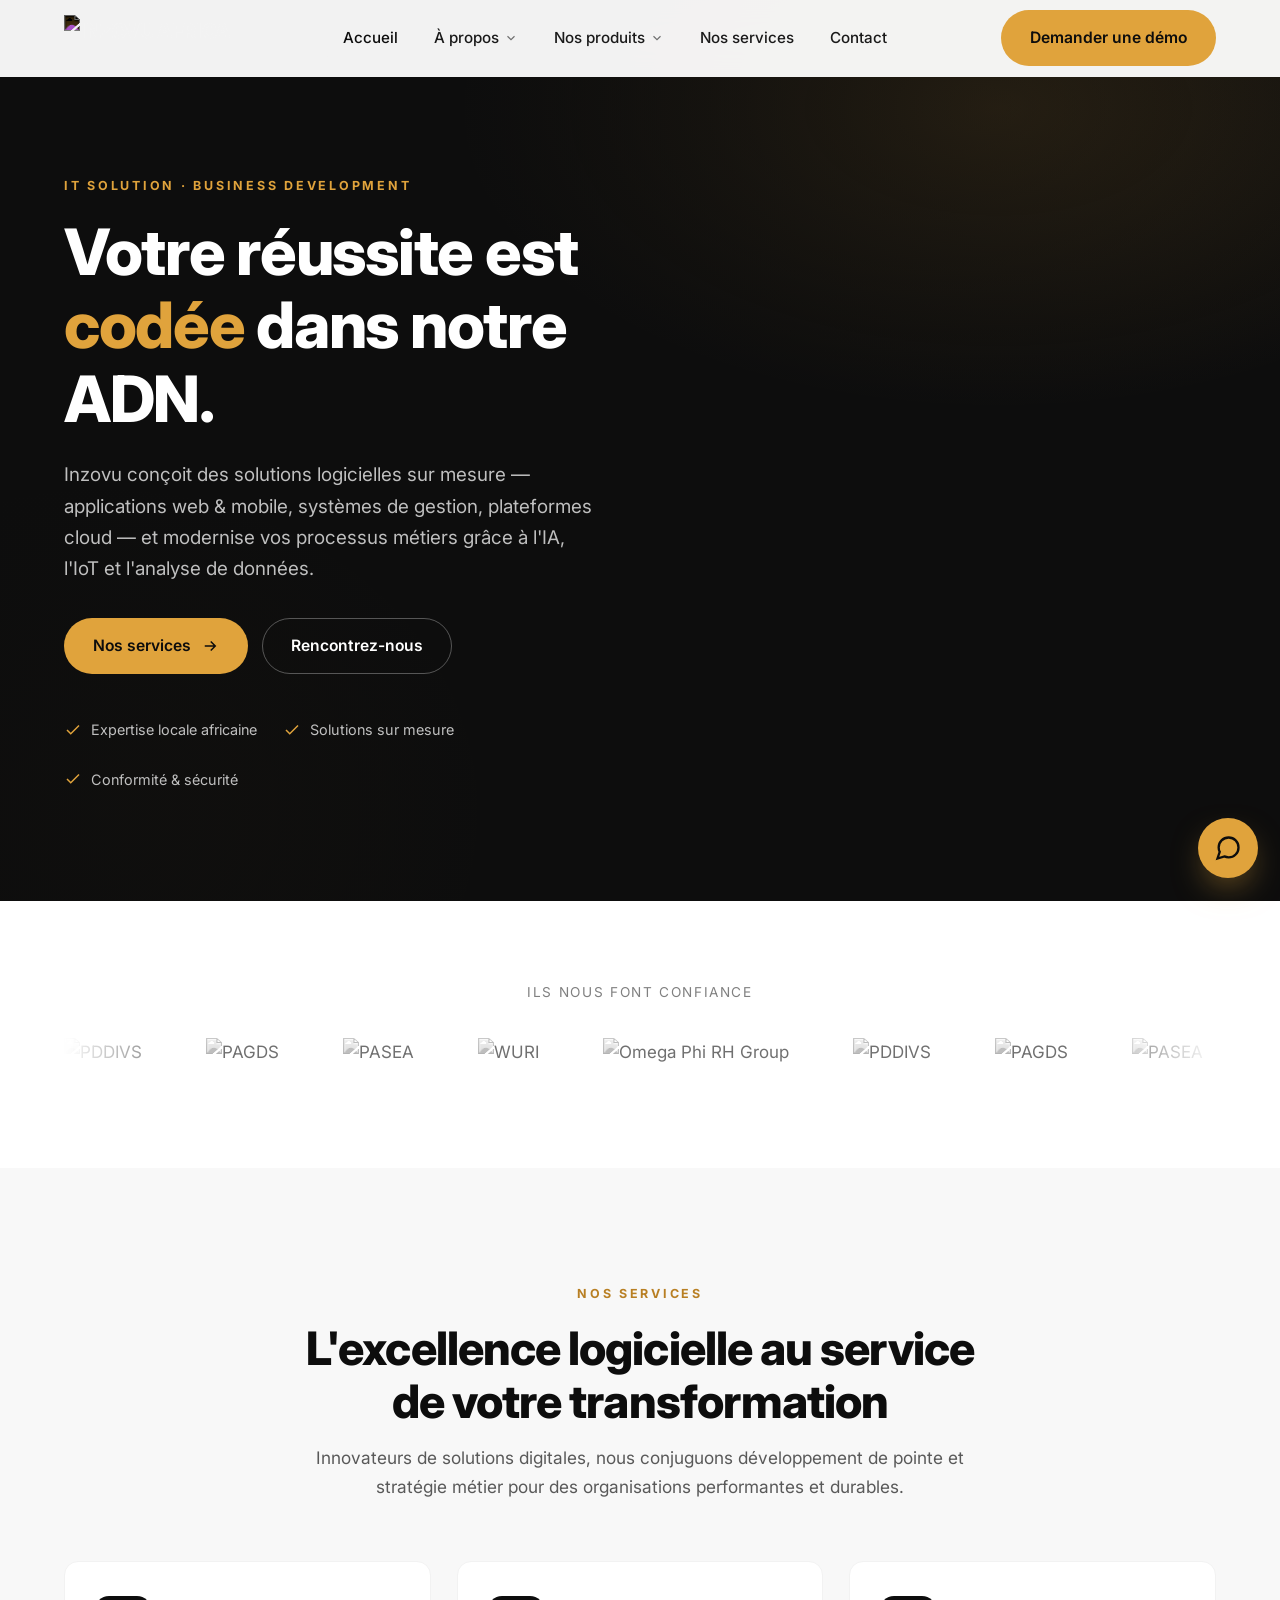
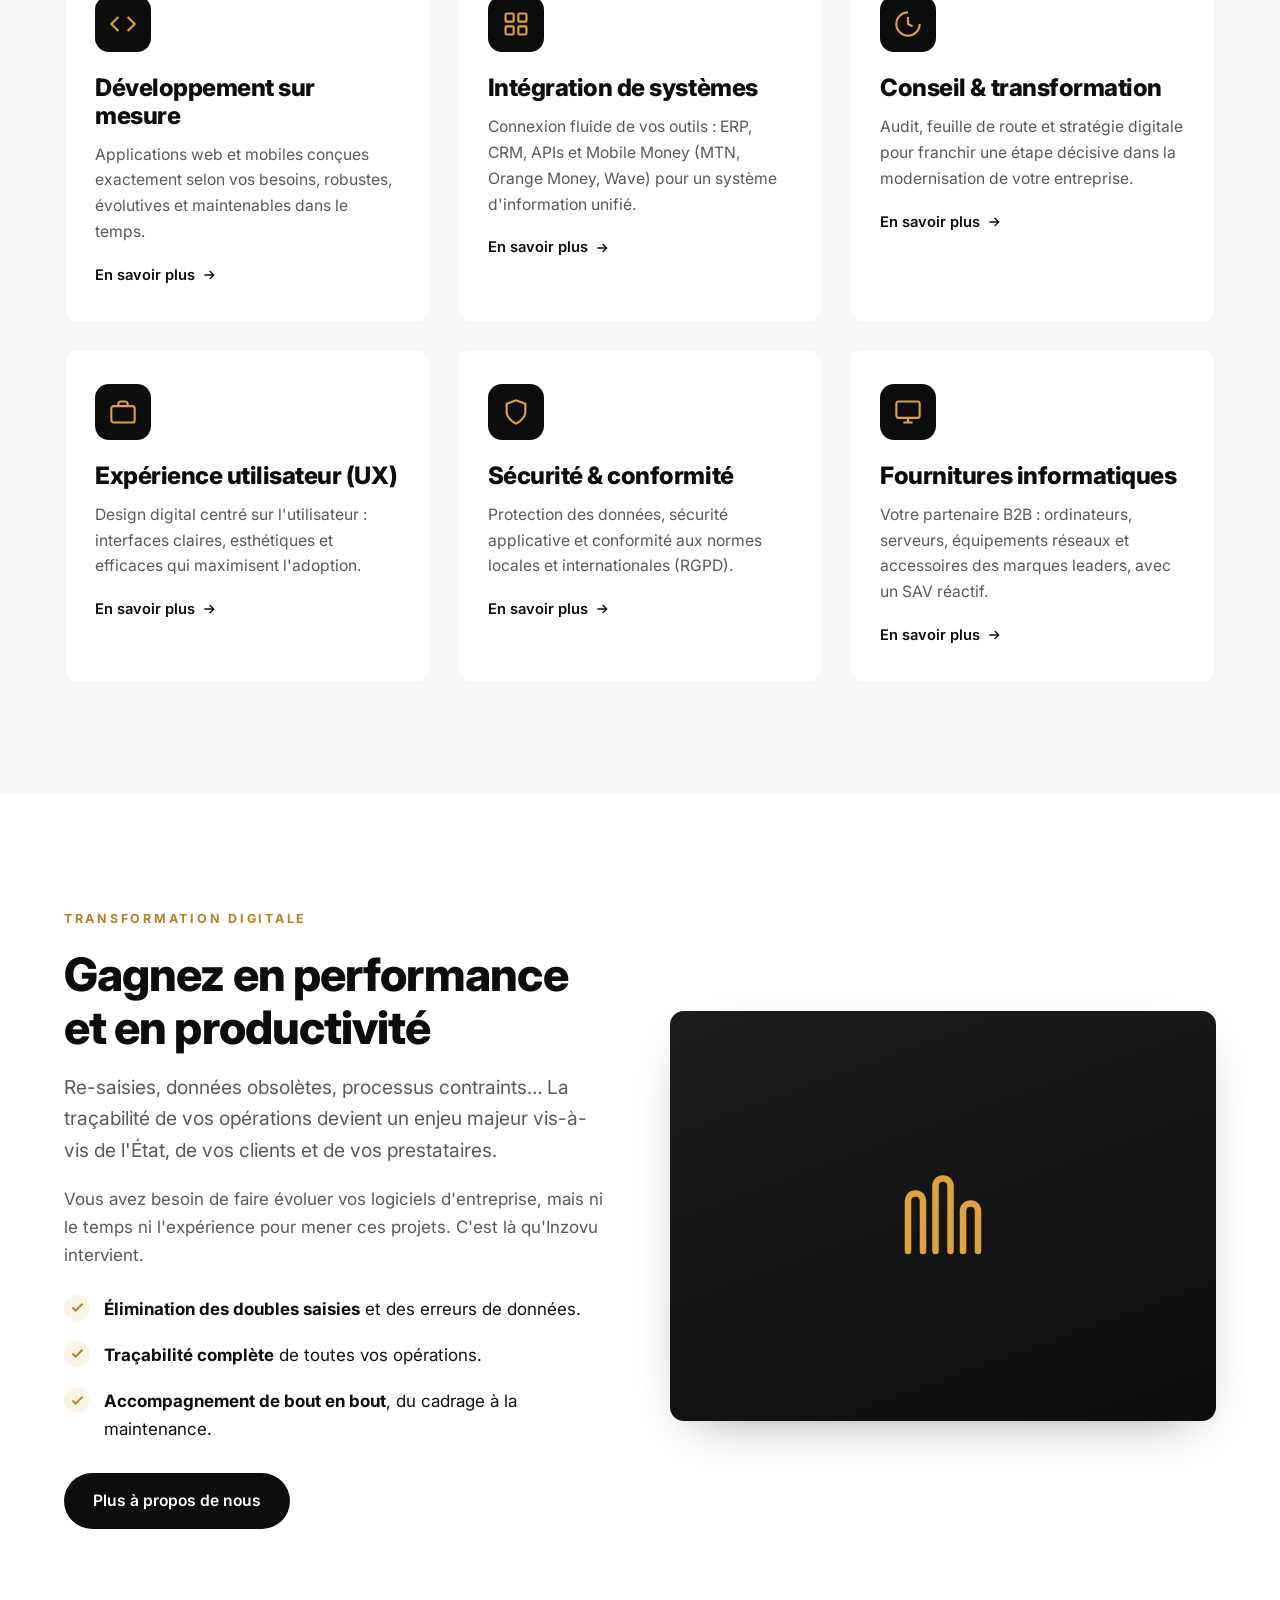
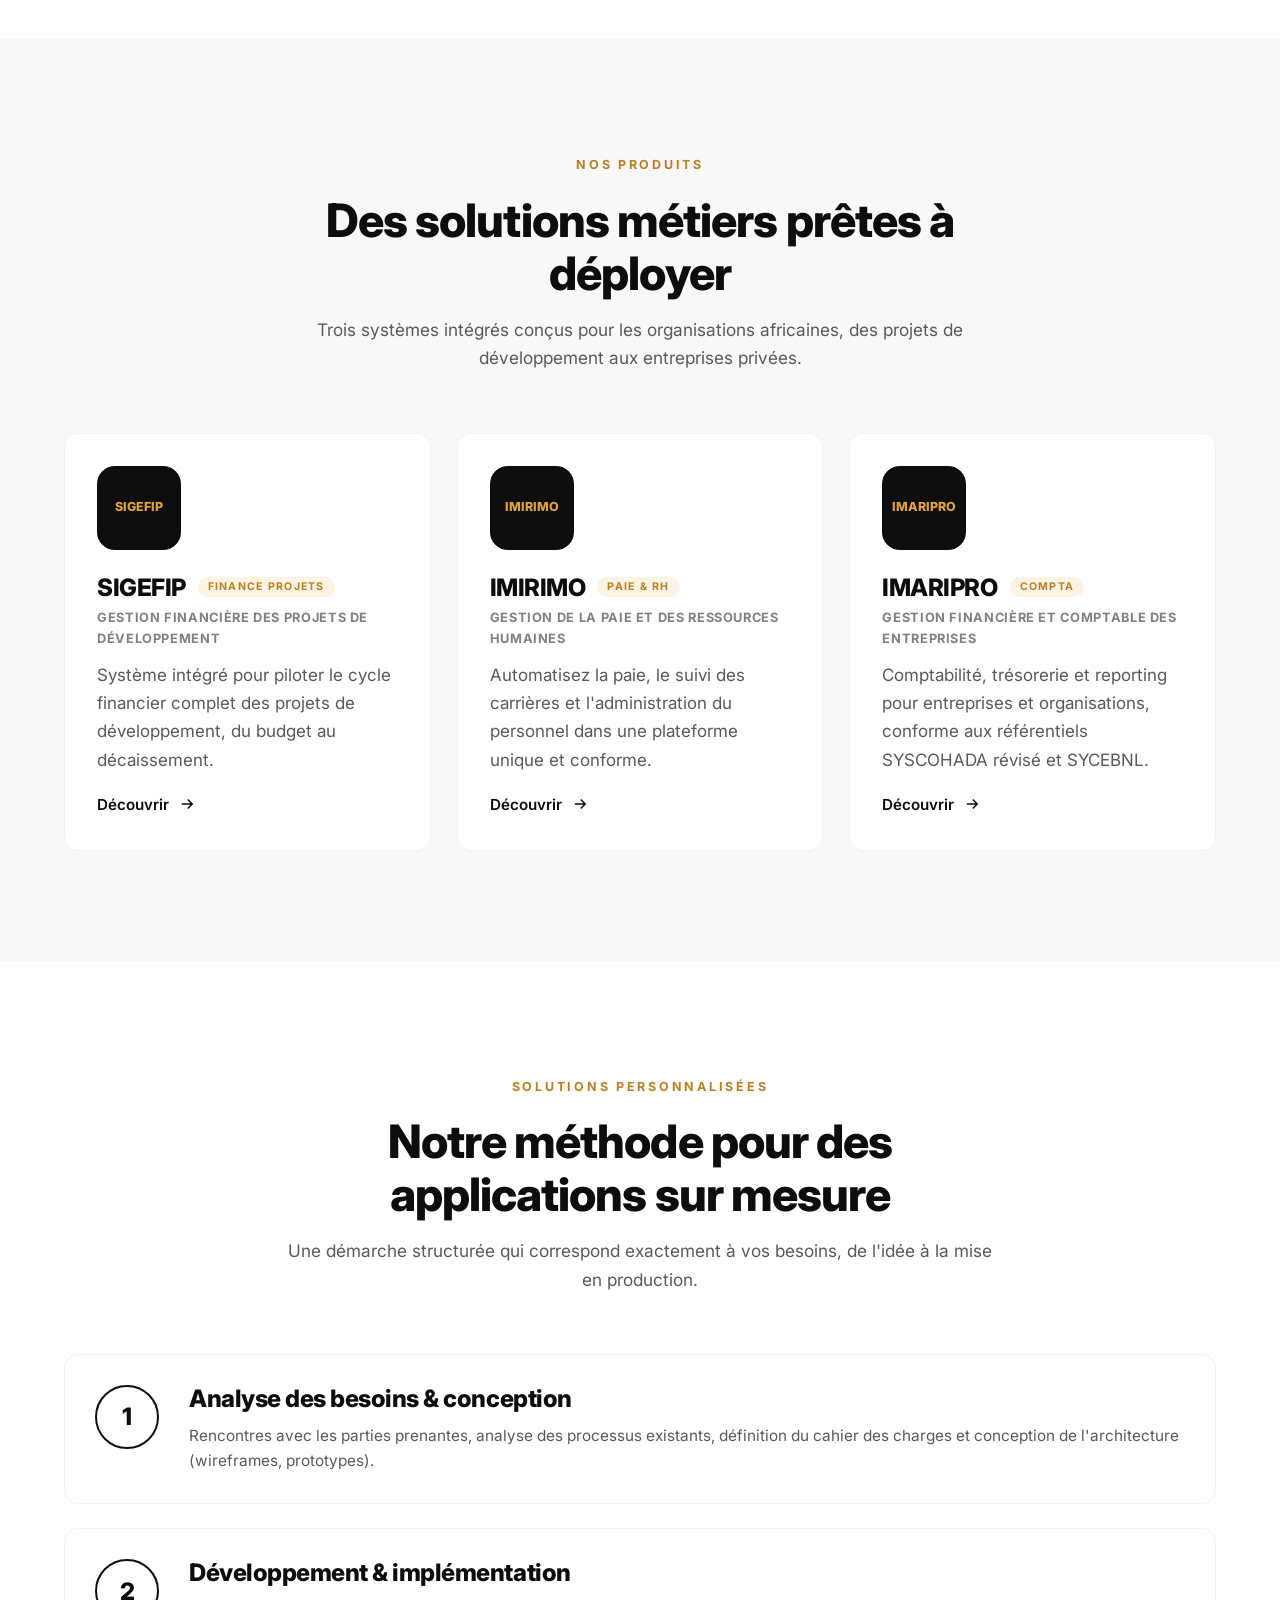
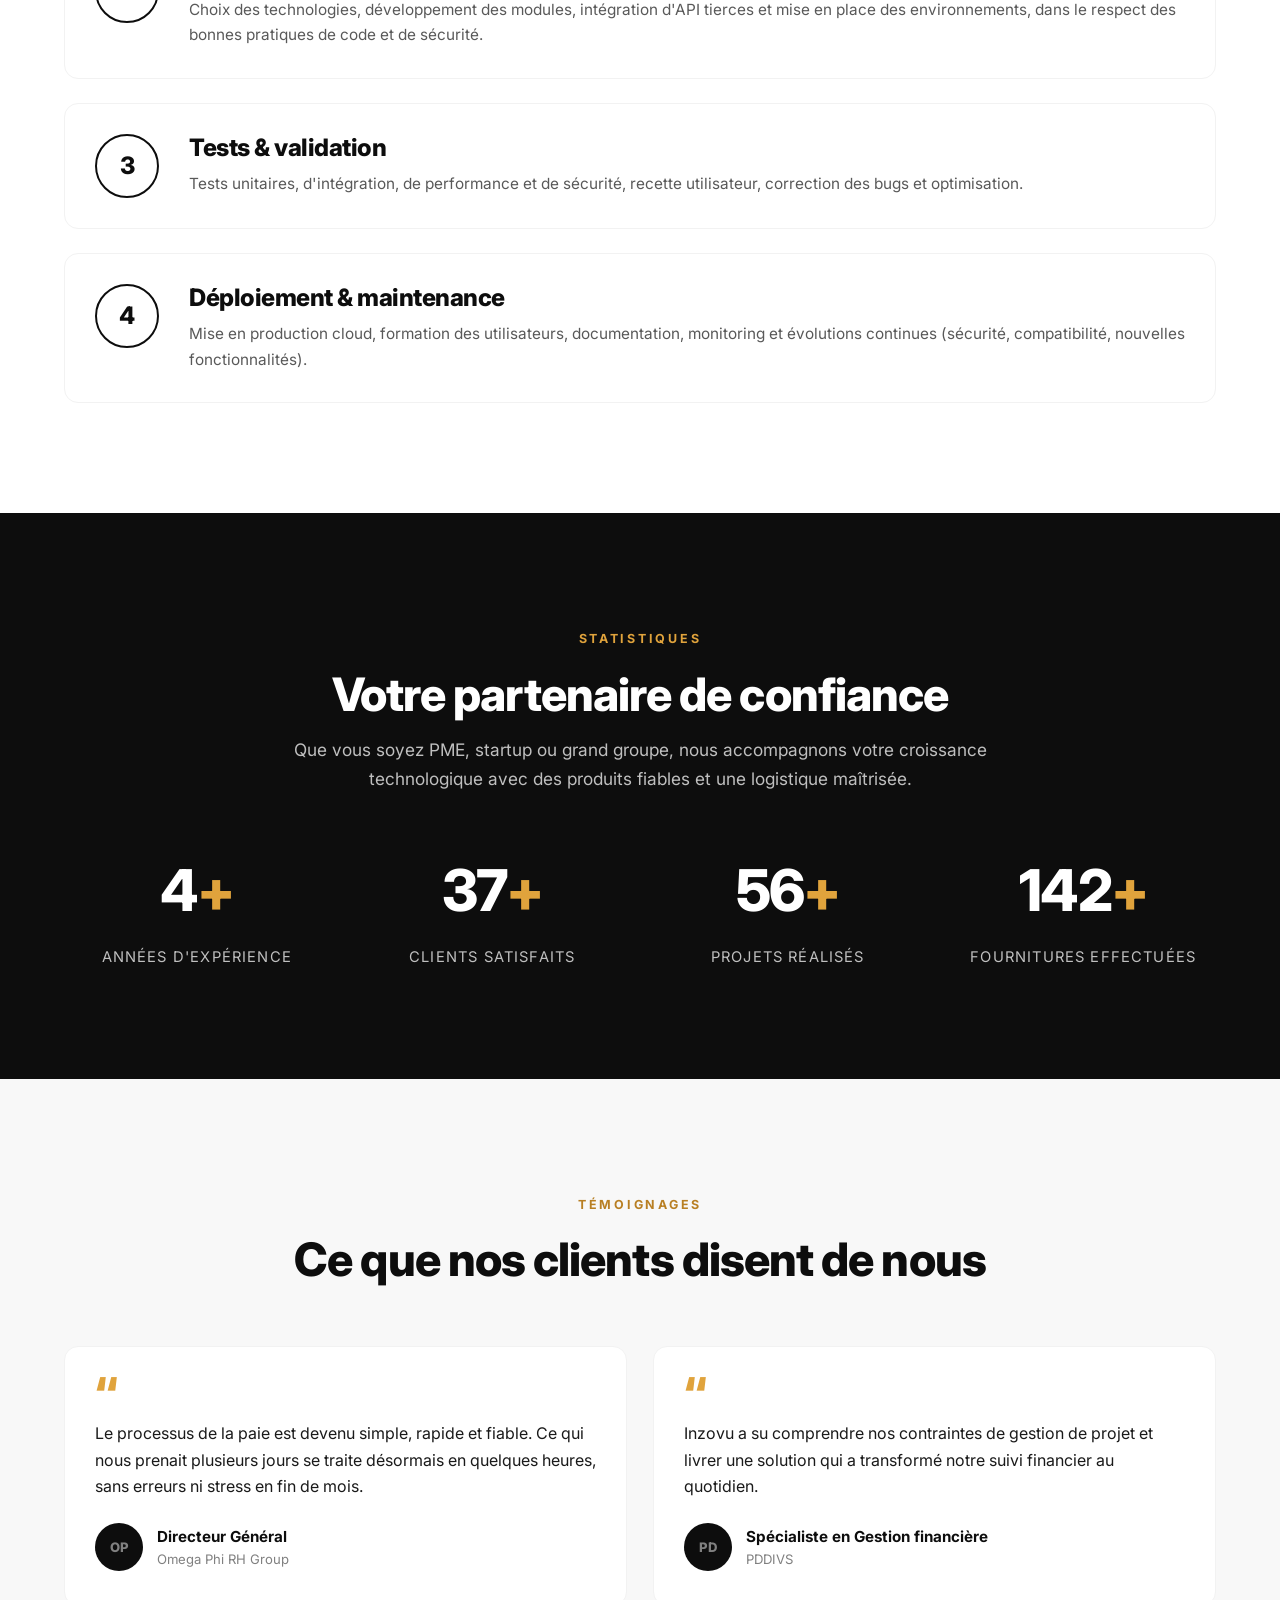
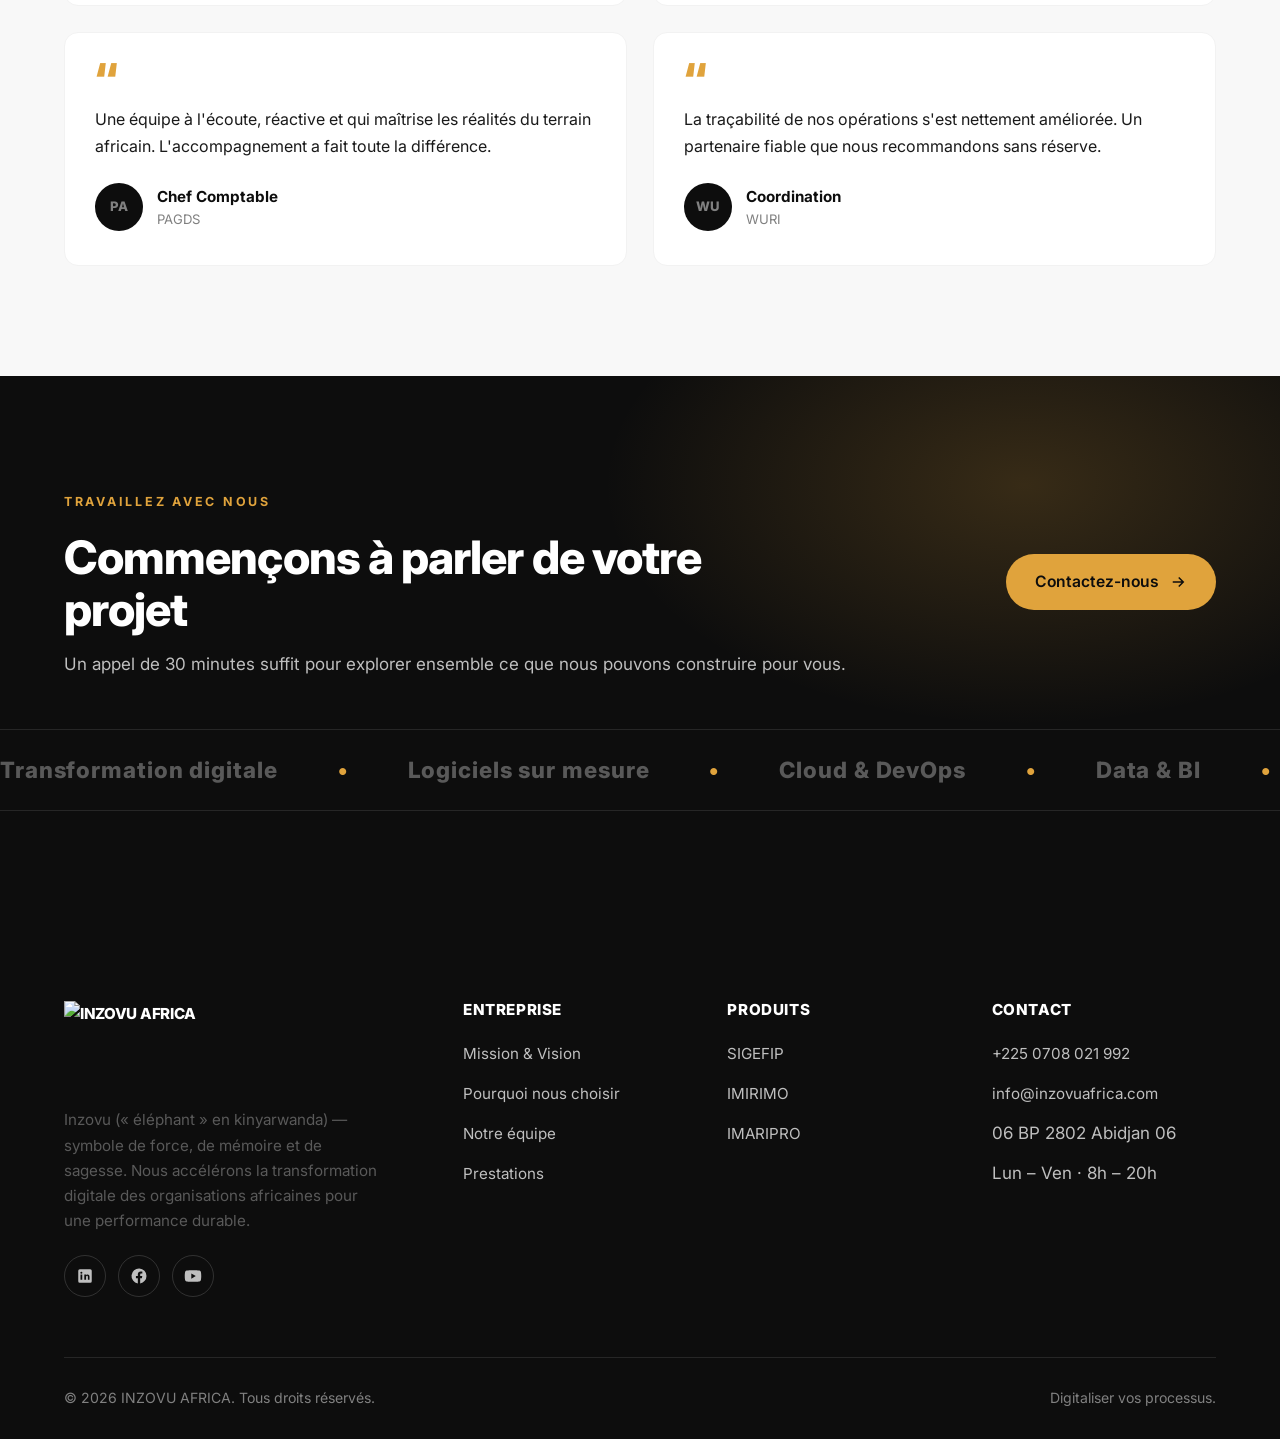
==== index.html @ 7498189a "Add files via upload" ====
<!DOCTYPE html>
<html lang="fr">
<head>
  <meta charset="UTF-8" />
  <meta name="viewport" content="width=device-width, initial-scale=1.0" />
  <title>Inzovu Africa — Transformation digitale & logiciels sur mesure</title>
  <meta name="description" content="Inzovu Africa accélère la transformation digitale des organisations : applications web & mobile, systèmes de gestion, cloud, data et fournitures informatiques. Basés à Abidjan." />
  <link rel="preconnect" href="https://fonts.googleapis.com" />
  <link rel="preconnect" href="https://fonts.gstatic.com" crossorigin />
  <link href="https://fonts.googleapis.com/css2?family=Inter:wght@400;500;600;700;800&display=swap" rel="stylesheet" />
  <link rel="icon" href="https://inzovu.africa/wp-content/uploads/2025/02/logo.jpg" />
  <link rel="stylesheet" href="style.css" />
</head>
<body>

  <!-- HEADER -->
  <header class="site-header">
    <div class="container nav">
      <a href="index.html" class="brand" aria-label="Inzovu Africa — accueil">
        <img class="brand-logo" src="https://inzovu.africa/wp-content/uploads/2025/02/logo.jpg" alt="INZOVU AFRICA" />
      </a>

      <nav>
        <ul class="nav-menu">
          <li><a href="index.html" class="active">Accueil</a></li>
          <li class="dropdown">
            <a href="a-propos.html">À propos
              <svg class="caret" viewBox="0 0 24 24" fill="none" stroke="currentColor" stroke-width="2"><path d="M6 9l6 6 6-6"/></svg>
            </a>
            <div class="dropdown-menu">
              <a href="a-propos.html#mission"><strong>Mission & Vision</strong><span>Notre raison d'être</span></a>
              <a href="a-propos.html#pourquoi"><strong>Pourquoi nous choisir</strong><span>Nos engagements</span></a>
              <a href="a-propos.html#equipe"><strong>Notre équipe</strong><span>Des experts africains</span></a>
            </div>
          </li>
          <li class="dropdown">
            <a href="produits.html">Nos produits
              <svg class="caret" viewBox="0 0 24 24" fill="none" stroke="currentColor" stroke-width="2"><path d="M6 9l6 6 6-6"/></svg>
            </a>
            <div class="dropdown-menu">
              <a href="produits.html#sigefip"><strong>SIGEFIP</strong><span>Gestion financière des projets</span></a>
              <a href="produits.html#imirimo"><strong>IMIRIMO</strong><span>Paie & ressources humaines</span></a>
              <a href="produits.html#imaripro"><strong>IMARIPRO</strong><span>Gestion financière & comptable</span></a>
            </div>
          </li>
          <li><a href="services.html">Nos services</a></li>
          <li><a href="contact.html">Contact</a></li>
        </ul>
      </nav>

      <div class="nav-cta">
        <a href="contact.html" class="btn btn--accent">Demander une démo</a>
        <button class="nav-toggle" aria-label="Menu" aria-expanded="false"><span></span><span></span><span></span></button>
      </div>
    </div>
  </header>

  <!-- HERO -->
  <section class="hero">
    <video class="hero-video" autoplay muted loop playsinline preload="metadata" aria-hidden="true" poster="https://inzovu.africa/wp-content/uploads/2025/02/logo.jpg">
      <source src="hero.mp4" type="video/mp4" />
    </video>
    <div class="container">
      <div class="hero-grid">
        <div>
          <span class="eyebrow hero-anim" style="--d:.05s">IT Solution · Business Development</span>
          <h1 class="hero-anim" style="--d:.15s">Votre réussite est <span class="accent">codée</span> dans notre ADN.</h1>
          <p class="hero-anim" style="--d:.3s">Inzovu conçoit des solutions logicielles sur mesure — applications web & mobile, systèmes de gestion, plateformes cloud — et modernise vos processus métiers grâce à l'IA, l'IoT et l'analyse de données.</p>
          <div class="btn-row hero-anim" style="--d:.45s">
            <a href="services.html" class="btn btn--accent">Nos services
              <svg viewBox="0 0 24 24" fill="none" stroke="currentColor" stroke-width="2"><path d="M5 12h14M13 6l6 6-6 6"/></svg>
            </a>
            <a href="contact.html" class="btn btn--ghost">Rencontrez-nous</a>
          </div>
          <div class="hero-badges hero-anim" style="--d:.6s">
            <span class="hero-badge"><svg viewBox="0 0 24 24" fill="none" stroke="currentColor" stroke-width="2"><path d="M20 6L9 17l-5-5"/></svg> Expertise locale africaine</span>
            <span class="hero-badge"><svg viewBox="0 0 24 24" fill="none" stroke="currentColor" stroke-width="2"><path d="M20 6L9 17l-5-5"/></svg> Solutions sur mesure</span>
            <span class="hero-badge"><svg viewBox="0 0 24 24" fill="none" stroke="currentColor" stroke-width="2"><path d="M20 6L9 17l-5-5"/></svg> Conformité & sécurité</span>
          </div>
        </div>

      </div>
    </div>
  </section>

  <!-- PARTNERS -->
  <section class="section--tight">
    <div class="container">
      <p class="center" style="font-size:.85rem;letter-spacing:.12em;text-transform:uppercase;color:var(--grey-500);margin-bottom:34px;">Ils nous font confiance</p>
      <div class="client-marquee reveal" aria-label="Nos clients">
        <div class="client-track">
          <img class="client-logo" src="https://inzovu.africa/wp-content/uploads/2025/02/pddivs.png" alt="PDDIVS" />
          <img class="client-logo" src="https://inzovu.africa/wp-content/uploads/2025/02/pagds.png" alt="PAGDS" />
          <img class="client-logo" src="https://inzovu.africa/wp-content/uploads/2025/02/pasea.png" alt="PASEA" />
          <img class="client-logo" src="https://inzovu.africa/wp-content/uploads/2025/02/wuri.png" alt="WURI" />
          <img class="client-logo" src="https://inzovu.africa/wp-content/uploads/2025/02/omegaphi.png" alt="Omega Phi RH Group" />
          <img class="client-logo" src="https://inzovu.africa/wp-content/uploads/2025/02/pddivs.png" alt="PDDIVS" />
          <img class="client-logo" src="https://inzovu.africa/wp-content/uploads/2025/02/pagds.png" alt="PAGDS" />
          <img class="client-logo" src="https://inzovu.africa/wp-content/uploads/2025/02/pasea.png" alt="PASEA" />
          <img class="client-logo" src="https://inzovu.africa/wp-content/uploads/2025/02/wuri.png" alt="WURI" />
          <img class="client-logo" src="https://inzovu.africa/wp-content/uploads/2025/02/omegaphi.png" alt="Omega Phi RH Group" />
        </div>
      </div>
    </div>
  </section>

  <!-- SERVICES -->
  <section class="section section--grey" id="services">
    <div class="container">
      <div class="section-head center reveal">
        <span class="eyebrow">Nos services</span>
        <h2>L'excellence logicielle au service de votre transformation</h2>
        <p>Innovateurs de solutions digitales, nous conjuguons développement de pointe et stratégie métier pour des organisations performantes et durables.</p>
      </div>
      <div class="grid grid-3">
        <article class="card reveal">
          <div class="ic"><svg viewBox="0 0 24 24" fill="none" stroke="currentColor" stroke-width="1.8"><polyline points="16 18 22 12 16 6"/><polyline points="8 6 2 12 8 18"/></svg></div>
          <h3>Développement sur mesure</h3>
          <p>Applications web et mobiles conçues exactement selon vos besoins, robustes, évolutives et maintenables dans le temps.</p>
          <a href="services.html" class="more">En savoir plus <svg viewBox="0 0 24 24" fill="none" stroke="currentColor" stroke-width="2"><path d="M5 12h14M13 6l6 6-6 6"/></svg></a>
        </article>
        <article class="card reveal">
          <div class="ic"><svg viewBox="0 0 24 24" fill="none" stroke="currentColor" stroke-width="1.8"><rect x="3" y="3" width="7" height="7" rx="1"/><rect x="14" y="3" width="7" height="7" rx="1"/><rect x="14" y="14" width="7" height="7" rx="1"/><rect x="3" y="14" width="7" height="7" rx="1"/></svg></div>
          <h3>Intégration de systèmes</h3>
          <p>Connexion fluide de vos outils : ERP, CRM, APIs et Mobile Money (MTN, Orange Money, Wave) pour un système d'information unifié.</p>
          <a href="services.html" class="more">En savoir plus <svg viewBox="0 0 24 24" fill="none" stroke="currentColor" stroke-width="2"><path d="M5 12h14M13 6l6 6-6 6"/></svg></a>
        </article>
        <article class="card reveal">
          <div class="ic"><svg viewBox="0 0 24 24" fill="none" stroke="currentColor" stroke-width="1.8"><path d="M12 2a10 10 0 1 0 10 10"/><path d="M12 6v6l4 2"/></svg></div>
          <h3>Conseil & transformation</h3>
          <p>Audit, feuille de route et stratégie digitale pour franchir une étape décisive dans la modernisation de votre entreprise.</p>
          <a href="services.html" class="more">En savoir plus <svg viewBox="0 0 24 24" fill="none" stroke="currentColor" stroke-width="2"><path d="M5 12h14M13 6l6 6-6 6"/></svg></a>
        </article>
        <article class="card reveal">
          <div class="ic"><svg viewBox="0 0 24 24" fill="none" stroke="currentColor" stroke-width="1.8"><rect x="2" y="7" width="20" height="14" rx="2"/><path d="M16 7V5a2 2 0 0 0-2-2h-4a2 2 0 0 0-2 2v2"/></svg></div>
          <h3>Expérience utilisateur (UX)</h3>
          <p>Design digital centré sur l'utilisateur : interfaces claires, esthétiques et efficaces qui maximisent l'adoption.</p>
          <a href="services.html" class="more">En savoir plus <svg viewBox="0 0 24 24" fill="none" stroke="currentColor" stroke-width="2"><path d="M5 12h14M13 6l6 6-6 6"/></svg></a>
        </article>
        <article class="card reveal">
          <div class="ic"><svg viewBox="0 0 24 24" fill="none" stroke="currentColor" stroke-width="1.8"><path d="M12 22s8-4 8-10V5l-8-3-8 3v7c0 6 8 10 8 10z"/></svg></div>
          <h3>Sécurité & conformité</h3>
          <p>Protection des données, sécurité applicative et conformité aux normes locales et internationales (RGPD).</p>
          <a href="services.html" class="more">En savoir plus <svg viewBox="0 0 24 24" fill="none" stroke="currentColor" stroke-width="2"><path d="M5 12h14M13 6l6 6-6 6"/></svg></a>
        </article>
        <article class="card reveal">
          <div class="ic"><svg viewBox="0 0 24 24" fill="none" stroke="currentColor" stroke-width="1.8"><rect x="2" y="3" width="20" height="14" rx="2"/><path d="M8 21h8M12 17v4"/></svg></div>
          <h3>Fournitures informatiques</h3>
          <p>Votre partenaire B2B : ordinateurs, serveurs, équipements réseaux et accessoires des marques leaders, avec un SAV réactif.</p>
          <a href="services.html" class="more">En savoir plus <svg viewBox="0 0 24 24" fill="none" stroke="currentColor" stroke-width="2"><path d="M5 12h14M13 6l6 6-6 6"/></svg></a>
        </article>
      </div>
    </div>
  </section>

  <!-- ABOUT / VALUE -->
  <section class="section">
    <div class="container split">
      <div class="reveal">
        <span class="eyebrow">Transformation digitale</span>
        <h2>Gagnez en performance et en productivité</h2>
        <p class="lead" style="margin:18px 0;">Re-saisies, données obsolètes, processus contraints… La traçabilité de vos opérations devient un enjeu majeur vis-à-vis de l'État, de vos clients et de vos prestataires.</p>
        <p>Vous avez besoin de faire évoluer vos logiciels d'entreprise, mais ni le temps ni l'expérience pour mener ces projets. C'est là qu'Inzovu intervient.</p>
        <ul class="feature-list">
          <li><span class="tick"><svg viewBox="0 0 24 24" fill="none" stroke="currentColor" stroke-width="3"><path d="M20 6L9 17l-5-5"/></svg></span><span><b>Élimination des doubles saisies</b> et des erreurs de données.</span></li>
          <li><span class="tick"><svg viewBox="0 0 24 24" fill="none" stroke="currentColor" stroke-width="3"><path d="M20 6L9 17l-5-5"/></svg></span><span><b>Traçabilité complète</b> de toutes vos opérations.</span></li>
          <li><span class="tick"><svg viewBox="0 0 24 24" fill="none" stroke="currentColor" stroke-width="3"><path d="M20 6L9 17l-5-5"/></svg></span><span><b>Accompagnement de bout en bout</b>, du cadrage à la maintenance.</span></li>
        </ul>
        <div class="btn-row" style="margin-top:30px;">
          <a href="a-propos.html" class="btn btn--primary">Plus à propos de nous</a>
        </div>
      </div>
      <div class="split-media reveal" style="aspect-ratio:4/3;background:linear-gradient(160deg,#1c1c1c,#0d0d0d);display:grid;place-items:center;">
        <svg width="120" height="120" viewBox="0 0 48 48" fill="none" xmlns="http://www.w3.org/2000/svg" aria-hidden="true">
          <path d="M10 38V18c0-1.7 1.3-3 3-3s3 1.3 3 3v20M21 38V12c0-1.7 1.3-3 3-3s3 1.3 3 3v26M32 38V22c0-1.7 1.3-3 3-3s3 1.3 3 3v16" stroke="#e0a33c" stroke-width="2.6" stroke-linecap="round"/>
        </svg>
      </div>
    </div>
  </section>

  <!-- PRODUCTS -->
  <section class="section section--grey" id="produits">
    <div class="container">
      <div class="section-head center reveal">
        <span class="eyebrow">Nos produits</span>
        <h2>Des solutions métiers prêtes à déployer</h2>
        <p>Trois systèmes intégrés conçus pour les organisations africaines, des projets de développement aux entreprises privées.</p>
      </div>
      <div class="grid grid-3">
        <article class="product reveal" style="grid-template-columns:1fr;">
          <div class="badge">SIGEFIP</div>
          <div>
            <h3>SIGEFIP <span class="tag">Finance projets</span></h3>
            <p class="sub">Gestion financière des projets de développement</p>
            <p>Système intégré pour piloter le cycle financier complet des projets de développement, du budget au décaissement.</p>
            <a href="produits.html#sigefip" class="more">Découvrir <svg viewBox="0 0 24 24" fill="none" stroke="currentColor" stroke-width="2"><path d="M5 12h14M13 6l6 6-6 6"/></svg></a>
          </div>
        </article>
        <article class="product reveal" style="grid-template-columns:1fr;">
          <div class="badge">IMIRIMO</div>
          <div>
            <h3>IMIRIMO <span class="tag">Paie & RH</span></h3>
            <p class="sub">Gestion de la paie et des ressources humaines</p>
            <p>Automatisez la paie, le suivi des carrières et l'administration du personnel dans une plateforme unique et conforme.</p>
            <a href="produits.html#imirimo" class="more">Découvrir <svg viewBox="0 0 24 24" fill="none" stroke="currentColor" stroke-width="2"><path d="M5 12h14M13 6l6 6-6 6"/></svg></a>
          </div>
        </article>
        <article class="product reveal" style="grid-template-columns:1fr;">
          <div class="badge">IMARIPRO</div>
          <div>
            <h3>IMARIPRO <span class="tag">Compta</span></h3>
            <p class="sub">Gestion financière et comptable des entreprises</p>
            <p>Comptabilité, trésorerie et reporting pour entreprises et organisations, conforme aux référentiels SYSCOHADA révisé et SYCEBNL.</p>
            <a href="produits.html#imaripro" class="more">Découvrir <svg viewBox="0 0 24 24" fill="none" stroke="currentColor" stroke-width="2"><path d="M5 12h14M13 6l6 6-6 6"/></svg></a>
          </div>
        </article>
      </div>
    </div>
  </section>

  <!-- PROCESS -->
  <section class="section">
    <div class="container">
      <div class="section-head center reveal">
        <span class="eyebrow">Solutions personnalisées</span>
        <h2>Notre méthode pour des applications sur mesure</h2>
        <p>Une démarche structurée qui correspond exactement à vos besoins, de l'idée à la mise en production.</p>
      </div>
      <div class="steps">
        <div class="step reveal">
          <div class="num">1</div>
          <div><h3>Analyse des besoins & conception</h3><p>Rencontres avec les parties prenantes, analyse des processus existants, définition du cahier des charges et conception de l'architecture (wireframes, prototypes).</p></div>
        </div>
        <div class="step reveal">
          <div class="num">2</div>
          <div><h3>Développement & implémentation</h3><p>Choix des technologies, développement des modules, intégration d'API tierces et mise en place des environnements, dans le respect des bonnes pratiques de code et de sécurité.</p></div>
        </div>
        <div class="step reveal">
          <div class="num">3</div>
          <div><h3>Tests & validation</h3><p>Tests unitaires, d'intégration, de performance et de sécurité, recette utilisateur, correction des bugs et optimisation.</p></div>
        </div>
        <div class="step reveal">
          <div class="num">4</div>
          <div><h3>Déploiement & maintenance</h3><p>Mise en production cloud, formation des utilisateurs, documentation, monitoring et évolutions continues (sécurité, compatibilité, nouvelles fonctionnalités).</p></div>
        </div>
      </div>
    </div>
  </section>

  <!-- STATS -->
  <section class="section section--dark">
    <div class="container">
      <div class="section-head center reveal" style="margin-bottom:50px;">
        <span class="eyebrow">Statistiques</span>
        <h2>Votre partenaire de confiance</h2>
        <p>Que vous soyez PME, startup ou grand groupe, nous accompagnons votre croissance technologique avec des produits fiables et une logistique maîtrisée.</p>
      </div>
      <div class="stats reveal">
        <div class="stat"><div class="num"><span data-count="5" data-suffix="">0</span><span class="accent">+</span></div><div class="label">Années d'expérience</div></div>
        <div class="stat"><div class="num"><span data-count="40" data-suffix="">0</span><span class="accent">+</span></div><div class="label">Clients satisfaits</div></div>
        <div class="stat"><div class="num"><span data-count="60" data-suffix="">0</span><span class="accent">+</span></div><div class="label">Projets réalisés</div></div>
        <div class="stat"><div class="num"><span data-count="150" data-suffix="">0</span><span class="accent">+</span></div><div class="label">Fournitures effectuées</div></div>
      </div>
    </div>
  </section>

  <!-- TESTIMONIALS -->
  <section class="section section--grey">
    <div class="container">
      <div class="section-head center reveal">
        <span class="eyebrow">Témoignages</span>
        <h2>Ce que nos clients disent de nous</h2>
      </div>
      <div class="grid grid-2">
        <figure class="quote reveal">
          <div class="mark">&ldquo;</div>
          <p>Le processus de la paie est devenu simple, rapide et fiable. Ce qui nous prenait plusieurs jours se traite désormais en quelques heures, sans erreurs ni stress en fin de mois.</p>
          <figcaption class="who"><span class="avatar">OP</span><span><b>Directeur Général</b><span>Omega Phi RH Group</span></span></figcaption>
        </figure>
        <figure class="quote reveal">
          <div class="mark">&ldquo;</div>
          <p>Inzovu a su comprendre nos contraintes de gestion de projet et livrer une solution qui a transformé notre suivi financier au quotidien.</p>
          <figcaption class="who"><span class="avatar">PD</span><span><b>Spécialiste en Gestion financière</b><span>PDDIVS</span></span></figcaption>
        </figure>
        <figure class="quote reveal">
          <div class="mark">&ldquo;</div>
          <p>Une équipe à l'écoute, réactive et qui maîtrise les réalités du terrain africain. L'accompagnement a fait toute la différence.</p>
          <figcaption class="who"><span class="avatar">PA</span><span><b>Chef Comptable</b><span>PAGDS</span></span></figcaption>
        </figure>
        <figure class="quote reveal">
          <div class="mark">&ldquo;</div>
          <p>La traçabilité de nos opérations s'est nettement améliorée. Un partenaire fiable que nous recommandons sans réserve.</p>
          <figcaption class="who"><span class="avatar">WU</span><span><b>Coordination</b><span>WURI</span></span></figcaption>
        </figure>
      </div>
    </div>
  </section>

  <!-- CTA -->
  <section class="section section--dark cta-band">
    <div class="container">
      <div class="cta-inner reveal">
        <div>
          <span class="eyebrow">Travaillez avec nous</span>
          <h2>Commençons à parler de votre projet</h2>
          <p style="margin-top:14px;">Un appel de 30 minutes suffit pour explorer ensemble ce que nous pouvons construire pour vous.</p>
        </div>
        <a href="contact.html" class="btn btn--accent">Contactez-nous
          <svg viewBox="0 0 24 24" fill="none" stroke="currentColor" stroke-width="2"><path d="M5 12h14M13 6l6 6-6 6"/></svg>
        </a>
      </div>
    </div>
    <div class="marquee" style="margin-top:50px;">
      <div class="marquee-track">
        <span>Transformation digitale</span><span>Logiciels sur mesure</span><span>Cloud & DevOps</span><span>Data & BI</span>
        <span>Transformation digitale</span><span>Logiciels sur mesure</span><span>Cloud & DevOps</span><span>Data & BI</span>
      </div>
    </div>
  </section>

  <!-- FOOTER -->
  <footer class="site-footer">
    <div class="container">
      <div class="footer-grid">
        <div class="footer-brand">
          <a href="index.html" class="brand">
            <img class="brand-logo" src="https://inzovu.africa/wp-content/uploads/2025/02/logo.jpg" alt="INZOVU AFRICA" />
          </a>
          <p>Inzovu (« éléphant » en kinyarwanda) — symbole de force, de mémoire et de sagesse. Nous accélérons la transformation digitale des organisations africaines pour une performance durable.</p>
          <div class="socials">
            <a href="#" aria-label="LinkedIn"><svg viewBox="0 0 24 24" fill="currentColor"><path d="M19 3a2 2 0 0 1 2 2v14a2 2 0 0 1-2 2H5a2 2 0 0 1-2-2V5a2 2 0 0 1 2-2h14zM8.34 17V9.99H6V17h2.34zM7.17 8.96a1.36 1.36 0 1 0 0-2.72 1.36 1.36 0 0 0 0 2.72zM18 17v-3.86c0-2.06-1.1-3.02-2.57-3.02-1.19 0-1.72.65-2.02 1.11V9.99h-2.34V17h2.34v-3.91c0-.21.02-.42.08-.57.17-.42.55-.85 1.19-.85.84 0 1.18.64 1.18 1.58V17H18z"/></svg></a>
            <a href="#" aria-label="Facebook"><svg viewBox="0 0 24 24" fill="currentColor"><path d="M22 12a10 10 0 1 0-11.56 9.88v-6.99H7.9V12h2.54V9.8c0-2.5 1.49-3.89 3.78-3.89 1.09 0 2.24.2 2.24.2v2.46h-1.26c-1.24 0-1.63.77-1.63 1.56V12h2.78l-.44 2.89h-2.34v6.99A10 10 0 0 0 22 12z"/></svg></a>
            <a href="#" aria-label="YouTube"><svg viewBox="0 0 24 24" fill="currentColor"><path d="M23 12s0-3.6-.46-5.32a2.78 2.78 0 0 0-1.96-1.97C18.86 4.25 12 4.25 12 4.25s-6.86 0-8.58.46a2.78 2.78 0 0 0-1.96 1.97C1 8.4 1 12 1 12s0 3.6.46 5.32a2.78 2.78 0 0 0 1.96 1.97c1.72.46 8.58.46 8.58.46s6.86 0 8.58-.46a2.78 2.78 0 0 0 1.96-1.97C23 15.6 23 12 23 12zM9.75 15.5v-7l6 3.5-6 3.5z"/></svg></a>
          </div>
        </div>
        <div>
          <h4>Entreprise</h4>
          <ul class="f-links">
            <li><a href="a-propos.html#mission">Mission & Vision</a></li>
            <li><a href="a-propos.html#pourquoi">Pourquoi nous choisir</a></li>
            <li><a href="a-propos.html#equipe">Notre équipe</a></li>
            <li><a href="services.html">Prestations</a></li>
          </ul>
        </div>
        <div>
          <h4>Produits</h4>
          <ul class="f-links">
            <li><a href="produits.html#sigefip">SIGEFIP</a></li>
            <li><a href="produits.html#imirimo">IMIRIMO</a></li>
            <li><a href="produits.html#imaripro">IMARIPRO</a></li>
          </ul>
        </div>
        <div>
          <h4>Contact</h4>
          <ul class="f-links">
            <li><a href="tel:+2250708021992">+225 0708 021 992</a></li>
            <li><a href="mailto:info@inzovuafrica.com">info@inzovuafrica.com</a></li>
            <li>06 BP 2802 Abidjan 06</li>
            <li>Lun – Ven · 8h – 20h</li>
          </ul>
        </div>
      </div>
      <div class="footer-bottom">
        <span>© <span id="year">2026</span> INZOVU AFRICA. Tous droits réservés.</span>
        <span>Digitaliser vos processus.</span>
      </div>
    </div>
  </footer>

  <script src="main.js"></script>
</body>
</html>
---- style.css ----
/* ============================================================
   INZOVU AFRICA — Feuille de styles globale
   Charte monochrome noir/blanc + accent amber
   ============================================================ */

/* ---------- Variables ---------- */
:root {
  --black: #0d0d0d;
  --ink: #111111;
  --grey-900: #1a1a1a;
  --grey-700: #595959;
  --grey-500: #808080;
  --grey-300: #bfbfbf;
  --grey-100: #f2f2f2;
  --grey-50: #f8f8f8;
  --white: #ffffff;
  --accent: #e0a33c;        /* amber */
  --accent-dark: #b87f23;
  --accent-soft: #fbf3e3;

  --font-sans: "Inter", "Segoe UI", Arial, sans-serif;
  --maxw: 1200px;
  --radius: 14px;
  --radius-sm: 8px;
  --shadow: 0 18px 50px -25px rgba(0, 0, 0, 0.45);
  --shadow-sm: 0 8px 24px -16px rgba(0, 0, 0, 0.4);
  --transition: 0.35s cubic-bezier(0.22, 1, 0.36, 1);
}

/* ---------- Reset ---------- */
*, *::before, *::after { box-sizing: border-box; margin: 0; padding: 0; }

html { scroll-behavior: smooth; -webkit-text-size-adjust: 100%; }

body {
  font-family: var(--font-sans);
  color: var(--ink);
  background: var(--white);
  line-height: 1.65;
  font-size: 17px;
  -webkit-font-smoothing: antialiased;
  overflow-x: hidden;
}

img { max-width: 100%; display: block; }
a { color: inherit; text-decoration: none; }
ul { list-style: none; }

h1, h2, h3, h4 { line-height: 1.15; font-weight: 800; color: var(--black); letter-spacing: -0.02em; }
h1 { font-size: clamp(2.3rem, 5vw, 4rem); }
h2 { font-size: clamp(1.9rem, 3.6vw, 2.9rem); }
h3 { font-size: clamp(1.2rem, 2vw, 1.5rem); }
p { color: var(--grey-700); }

/* ---------- Layout helpers ---------- */
.container { width: 100%; max-width: var(--maxw); margin: 0 auto; padding: 0 24px; }
.section { padding: 110px 0; }
.section--tight { padding: 80px 0; }
.section--dark { background: var(--black); color: var(--white); }
.section--dark h1, .section--dark h2, .section--dark h3 { color: var(--white); }
.section--dark p { color: var(--grey-300); }
.section--grey { background: var(--grey-50); }
.center { text-align: center; }

.eyebrow {
  display: inline-block;
  font-size: 0.78rem;
  font-weight: 700;
  letter-spacing: 0.22em;
  text-transform: uppercase;
  color: var(--accent-dark);
  margin-bottom: 18px;
}
.section--dark .eyebrow { color: var(--accent); }

.section-head { max-width: 720px; margin-bottom: 60px; }
.section-head.center { margin-left: auto; margin-right: auto; }
.section-head p { margin-top: 16px; font-size: 1.08rem; }

.lead { font-size: 1.2rem; color: var(--grey-700); }

/* ---------- Buttons ---------- */
.btn {
  display: inline-flex;
  align-items: center;
  gap: 10px;
  font-weight: 600;
  font-size: 0.98rem;
  padding: 14px 28px;
  border-radius: 100px;
  border: 1.5px solid transparent;
  cursor: pointer;
  transition: var(--transition);
  white-space: nowrap;
}
.btn svg { width: 18px; height: 18px; }
.btn--primary { background: var(--black); color: var(--white); }
.btn--primary:hover { background: var(--accent); color: var(--black); transform: translateY(-2px); }
.btn--accent { background: var(--accent); color: var(--black); }
.btn--accent:hover { background: var(--black); color: var(--white); transform: translateY(-2px); }
.btn--ghost { background: transparent; color: var(--black); border-color: var(--grey-300); }
.btn--ghost:hover { border-color: var(--black); background: var(--black); color: var(--white); }
.section--dark .btn--ghost, .hero .btn--ghost { color: var(--white); border-color: rgba(255,255,255,0.3); }
.section--dark .btn--ghost:hover, .hero .btn--ghost:hover { background: var(--white); color: var(--black); border-color: var(--white); }
.btn-row { display: flex; flex-wrap: wrap; gap: 14px; }

/* ---------- Header ---------- */
.site-header {
  position: fixed; top: 0; left: 0; right: 0; z-index: 1000;
  background: rgba(255, 255, 255, 0.85);
  backdrop-filter: saturate(180%) blur(14px);
  border-bottom: 1px solid transparent;
  transition: var(--transition);
}
.site-header.scrolled { border-bottom-color: var(--grey-100); box-shadow: var(--shadow-sm); }
.nav { display: flex; align-items: center; justify-content: space-between; height: 76px; }

.brand { display: flex; align-items: center; gap: 12px; font-weight: 800; font-size: 1.25rem; letter-spacing: -0.02em; color: var(--black); }
.brand .logo-mark { width: 38px; height: 38px; }
.brand small { display: block; font-size: 0.62rem; font-weight: 600; letter-spacing: 0.22em; color: var(--grey-500); text-transform: uppercase; }
.brand-logo { height: 46px; width: auto; display: block; }
.site-header { background: rgba(255,255,255,0.95); }
.site-header .brand-logo { height: 46px; filter: invert(1); }
.footer-brand .brand-logo { height: 70px; margin-bottom: 18px; mix-blend-mode: lighten; }
@media (max-width: 620px) { .brand-logo { height: 38px; } }

.nav-menu { display: flex; align-items: center; gap: 4px; }
.nav-menu > li { position: relative; }
.nav-menu > li > a {
  display: inline-flex; align-items: center; gap: 5px;
  padding: 10px 16px; font-size: 0.95rem; font-weight: 500; color: var(--grey-900);
  border-radius: 8px; transition: var(--transition);
}
.nav-menu > li > a:hover, .nav-menu > li > a.active { color: var(--black); background: var(--grey-100); }
.nav-menu .caret { width: 14px; height: 14px; opacity: 0.6; }

.dropdown { position: relative; }
.dropdown-menu {
  position: absolute; top: calc(100% + 10px); left: 0;
  min-width: 280px; background: var(--white);
  border: 1px solid var(--grey-100); border-radius: var(--radius-sm);
  box-shadow: var(--shadow); padding: 10px;
  opacity: 0; visibility: hidden; transform: translateY(8px);
  transition: var(--transition);
}
.dropdown:hover .dropdown-menu { opacity: 1; visibility: visible; transform: translateY(0); }
.dropdown-menu a { display: block; padding: 12px 14px; border-radius: 8px; transition: var(--transition); }
.dropdown-menu a:hover { background: var(--grey-100); }
.dropdown-menu strong { display: block; font-size: 0.95rem; color: var(--black); font-weight: 700; }
.dropdown-menu span { font-size: 0.8rem; color: var(--grey-500); }

.nav-cta { display: flex; align-items: center; gap: 14px; }
.nav-toggle { display: none; background: none; border: 0; cursor: pointer; width: 44px; height: 44px; }
.nav-toggle span { display: block; width: 24px; height: 2px; background: var(--black); margin: 5px auto; transition: var(--transition); }
.nav-toggle.open span:nth-child(1) { transform: translateY(7px) rotate(45deg); }
.nav-toggle.open span:nth-child(2) { opacity: 0; }
.nav-toggle.open span:nth-child(3) { transform: translateY(-7px) rotate(-45deg); }

/* ---------- Hero ---------- */
.hero { position: relative; padding: 170px 0 110px; overflow: hidden; background: var(--black); color: var(--white); }
.hero::before {
  content: ""; position: absolute; inset: 0;
  background:
    radial-gradient(900px 500px at 78% 12%, rgba(224,163,60,0.18), transparent 60%),
    radial-gradient(700px 600px at 8% 90%, rgba(224,163,60,0.08), transparent 55%);
}
.hero .container { position: relative; z-index: 2; }
.hero-grid { display: grid; grid-template-columns: 1.05fr 0.95fr; gap: 60px; align-items: center; }
.hero h1 { color: var(--white); }
.hero h1 .accent { color: var(--accent); }
.hero p { color: var(--grey-300); font-size: 1.18rem; margin: 24px 0 34px; max-width: 540px; }
.hero .eyebrow { color: var(--accent); }
.hero-badges { display: flex; flex-wrap: wrap; gap: 26px; margin-top: 44px; }
.hero-badge { font-size: 0.9rem; color: var(--grey-300); display: flex; align-items: center; gap: 9px; }
.hero-badge svg { width: 18px; height: 18px; color: var(--accent); }

.hero-visual { position: relative; }
.hero-card {
  background: linear-gradient(160deg, #1c1c1c, #0d0d0d);
  border: 1px solid rgba(255,255,255,0.08);
  border-radius: var(--radius); padding: 30px;
  box-shadow: var(--shadow);
}
.hero-card-row { display: flex; align-items: center; gap: 14px; padding: 16px 0; border-bottom: 1px solid rgba(255,255,255,0.07); }
.hero-card-row:last-child { border-bottom: 0; }
.hero-card-row .ic { width: 44px; height: 44px; border-radius: 11px; background: rgba(224,163,60,0.15); display: grid; place-items: center; color: var(--accent); flex-shrink: 0; }
.hero-card-row .ic svg { width: 22px; height: 22px; }
.hero-card-row b { color: var(--white); font-size: 0.98rem; display: block; }
.hero-card-row span { color: var(--grey-500); font-size: 0.85rem; }

/* ---------- Logos / partners ---------- */
.logo-strip { display: flex; flex-wrap: wrap; align-items: center; justify-content: center; gap: 50px; }
.logo-strip span { font-weight: 700; font-size: 1.25rem; color: var(--grey-500); letter-spacing: 0.04em; transition: var(--transition); }
.logo-strip span:hover { color: var(--black); }

/* ---------- Cards grid ---------- */
.grid { display: grid; gap: 26px; }
.grid-2 { grid-template-columns: repeat(2, 1fr); }
.grid-3 { grid-template-columns: repeat(3, 1fr); }
.grid-4 { grid-template-columns: repeat(4, 1fr); }

.card {
  background: var(--white); border: 1px solid var(--grey-100);
  border-radius: var(--radius); padding: 34px 30px; transition: var(--transition); height: 100%;
}
.card:hover { transform: translateY(-6px); box-shadow: var(--shadow); border-color: var(--white); }
.card .ic {
  width: 56px; height: 56px; border-radius: 14px; background: var(--black); color: var(--accent);
  display: grid; place-items: center; margin-bottom: 22px; transition: var(--transition);
}
.card:hover .ic { background: var(--accent); color: var(--black); }
.card .ic svg { width: 28px; height: 28px; }
.card h3 { margin-bottom: 12px; }
.card p { font-size: 0.98rem; }
.card .more { display: inline-flex; align-items: center; gap: 6px; margin-top: 18px; font-weight: 600; font-size: 0.92rem; color: var(--black); }
.card .more svg { width: 16px; height: 16px; transition: var(--transition); }
.card:hover .more svg { transform: translateX(4px); }

/* ---------- Product cards ---------- */
.product {
  display: grid; grid-template-columns: 84px 1fr; gap: 24px; align-items: start;
  background: var(--white); border: 1px solid var(--grey-100); border-radius: var(--radius);
  padding: 32px; transition: var(--transition);
}
.product:hover { box-shadow: var(--shadow); transform: translateY(-4px); }
.product .badge {
  width: 84px; height: 84px; border-radius: 18px; background: var(--black); color: var(--accent);
  display: grid; place-items: center; font-weight: 800; font-size: 0.78rem; text-align: center; padding: 8px;
}
.product h3 { display: flex; align-items: center; gap: 12px; flex-wrap: wrap; }
.product .tag { font-size: 0.66rem; font-weight: 700; letter-spacing: 0.12em; text-transform: uppercase; color: var(--accent-dark); background: var(--accent-soft); padding: 4px 10px; border-radius: 100px; }
.product .sub { font-size: 0.8rem; font-weight: 700; letter-spacing: 0.05em; text-transform: uppercase; color: var(--grey-500); margin: 6px 0 12px; }
.product ul.feats { margin-top: 16px; display: grid; gap: 8px; }
.product ul.feats li { font-size: 0.93rem; color: var(--grey-700); display: flex; gap: 10px; align-items: flex-start; }
.product ul.feats li::before { content: ""; width: 7px; height: 7px; border-radius: 50%; background: var(--accent); margin-top: 8px; flex-shrink: 0; }

/* ---------- Process / steps ---------- */
.steps { counter-reset: step; display: grid; gap: 24px; }
.step {
  display: grid; grid-template-columns: 70px 1fr; gap: 24px; align-items: start;
  padding: 30px; border: 1px solid var(--grey-100); border-radius: var(--radius); background: var(--white);
  transition: var(--transition);
}
.step:hover { border-color: var(--accent); }
.step .num {
  counter-increment: step; width: 64px; height: 64px; border-radius: 50%;
  border: 2px solid var(--black); display: grid; place-items: center;
  font-weight: 800; font-size: 1.5rem; color: var(--black);
}
.step:hover .num { background: var(--black); color: var(--accent); }
.step h3 { margin-bottom: 10px; }
.step p { font-size: 0.96rem; }

/* ---------- Stats ---------- */
.stats { display: grid; grid-template-columns: repeat(4, 1fr); gap: 30px; }
.stat { text-align: center; }
.stat .num { font-size: clamp(2.6rem, 5vw, 3.6rem); font-weight: 800; color: var(--white); letter-spacing: -0.03em; }
.stat .num .accent { color: var(--accent); }
.stat .label { font-size: 0.92rem; color: var(--grey-300); margin-top: 6px; text-transform: uppercase; letter-spacing: 0.08em; }

/* ---------- Testimonials ---------- */
.quote {
  background: var(--white); border: 1px solid var(--grey-100); border-radius: var(--radius);
  padding: 34px 30px; height: 100%; display: flex; flex-direction: column;
}
.quote .mark { font-size: 3rem; line-height: 0.6; color: var(--accent); font-weight: 800; }
.quote p { font-size: 1rem; color: var(--grey-900); margin: 10px 0 24px; flex: 1; }
.quote .who { display: flex; align-items: center; gap: 14px; }
.quote .avatar { width: 48px; height: 48px; border-radius: 50%; background: var(--black); color: var(--accent); display: grid; place-items: center; font-weight: 800; }
.quote .who b { display: block; color: var(--black); font-size: 0.95rem; }
.quote .who span { font-size: 0.82rem; color: var(--grey-500); }

/* ---------- CTA band ---------- */
.cta-band { position: relative; overflow: hidden; }
.cta-band::before {
  content: ""; position: absolute; inset: 0;
  background: radial-gradient(700px 400px at 80% 20%, rgba(224,163,60,0.2), transparent 60%);
}
.cta-band .container { position: relative; z-index: 2; }
.cta-inner { display: flex; align-items: center; justify-content: space-between; gap: 40px; flex-wrap: wrap; }
.cta-inner h2 { max-width: 640px; }

/* marquee */
.marquee { overflow: hidden; border-top: 1px solid rgba(255,255,255,0.1); border-bottom: 1px solid rgba(255,255,255,0.1); padding: 22px 0; }
.marquee-track { display: flex; gap: 60px; white-space: nowrap; animation: marquee 22s linear infinite; }
.marquee-track span { font-size: 1.4rem; font-weight: 800; letter-spacing: 0.04em; color: var(--grey-700); display: flex; align-items: center; gap: 60px; }
.marquee-track span::after { content: "•"; color: var(--accent); }
@keyframes marquee { to { transform: translateX(-50%); } }

/* ---------- Split feature ---------- */
.split { display: grid; grid-template-columns: 1fr 1fr; gap: 60px; align-items: center; }
.split-media { border-radius: var(--radius); overflow: hidden; box-shadow: var(--shadow); background: var(--grey-100); }
.split-media img { width: 100%; height: 100%; object-fit: cover; }
.feature-list { display: grid; gap: 18px; margin-top: 26px; }
.feature-list li { display: flex; gap: 14px; align-items: flex-start; }
.feature-list .tick { width: 26px; height: 26px; border-radius: 50%; background: var(--accent-soft); color: var(--accent-dark); display: grid; place-items: center; flex-shrink: 0; }
.feature-list .tick svg { width: 15px; height: 15px; }
.feature-list b { color: var(--black); }

/* ---------- Page hero (inner) ---------- */
.page-hero { background: var(--black); color: var(--white); padding: 150px 0 80px; position: relative; overflow: hidden; }
.page-hero::before { content: ""; position: absolute; inset: 0; background: radial-gradient(700px 400px at 85% 0%, rgba(224,163,60,0.16), transparent 60%); }
.page-hero .container { position: relative; z-index: 2; }
.page-hero h1 { color: var(--white); }
.page-hero p { color: var(--grey-300); margin-top: 18px; font-size: 1.15rem; max-width: 640px; }
.breadcrumb { font-size: 0.85rem; color: var(--grey-500); margin-bottom: 18px; }
.breadcrumb a:hover { color: var(--accent); }

/* ---------- Contact ---------- */
.contact-grid { display: grid; grid-template-columns: 1fr 1.1fr; gap: 50px; }
.info-item { display: flex; gap: 16px; align-items: flex-start; padding: 18px 0; border-bottom: 1px solid var(--grey-100); }
.info-item .ic { width: 48px; height: 48px; border-radius: 12px; background: var(--black); color: var(--accent); display: grid; place-items: center; flex-shrink: 0; }
.info-item .ic svg { width: 22px; height: 22px; }
.info-item b { display: block; color: var(--black); }
.info-item span, .info-item a { color: var(--grey-700); font-size: 0.96rem; }
.info-item a:hover { color: var(--accent-dark); }

.form { background: var(--white); border: 1px solid var(--grey-100); border-radius: var(--radius); padding: 36px; box-shadow: var(--shadow-sm); }
.form-row { display: grid; grid-template-columns: 1fr 1fr; gap: 18px; }
.field { margin-bottom: 18px; }
.field label { display: block; font-size: 0.85rem; font-weight: 600; color: var(--grey-900); margin-bottom: 7px; }
.field input, .field select, .field textarea {
  width: 100%; padding: 13px 15px; border: 1.5px solid var(--grey-300); border-radius: var(--radius-sm);
  font-family: inherit; font-size: 0.96rem; color: var(--ink); background: var(--white); transition: var(--transition);
}
.field input:focus, .field select:focus, .field textarea:focus { outline: none; border-color: var(--black); }
.field textarea { resize: vertical; min-height: 130px; }
.form-note { font-size: 0.82rem; color: var(--grey-500); margin-top: 8px; }

/* ---------- Footer ---------- */
.site-footer { background: var(--black); color: var(--grey-300); padding: 80px 0 30px; }
.footer-grid { display: grid; grid-template-columns: 1.6fr 1fr 1fr 1fr; gap: 40px; }
.site-footer h4 { color: var(--white); font-size: 0.95rem; letter-spacing: 0.04em; margin-bottom: 20px; text-transform: uppercase; }
.site-footer a { color: var(--grey-300); font-size: 0.95rem; transition: var(--transition); }
.site-footer a:hover { color: var(--accent); }
.site-footer .f-links li { margin-bottom: 12px; }
.footer-brand .brand { color: var(--white); margin-bottom: 18px; }
.footer-brand p { font-size: 0.95rem; max-width: 320px; }
.socials { display: flex; gap: 12px; margin-top: 22px; }
.socials a { width: 42px; height: 42px; border: 1px solid rgba(255,255,255,0.15); border-radius: 50%; display: grid; place-items: center; }
.socials a:hover { background: var(--accent); border-color: var(--accent); color: var(--black); }
.socials svg { width: 18px; height: 18px; }
.footer-bottom { margin-top: 60px; padding-top: 28px; border-top: 1px solid rgba(255,255,255,0.1); display: flex; justify-content: space-between; flex-wrap: wrap; gap: 14px; font-size: 0.88rem; color: var(--grey-500); }

/* ---------- Reveal animation ---------- */
.reveal { opacity: 0; transform: translateY(28px); transition: opacity 0.7s ease, transform 0.7s cubic-bezier(0.22,1,0.36,1); }
.reveal.in { opacity: 1; transform: none; }

/* ---------- Responsive ---------- */
@media (max-width: 980px) {
  .hero-grid, .split, .contact-grid { grid-template-columns: 1fr; }
  .grid-4 { grid-template-columns: repeat(2, 1fr); }
  .stats { grid-template-columns: repeat(2, 1fr); gap: 40px 20px; }
  .hero-visual { order: -1; }
  .split-media { order: -1; }
}

@media (max-width: 820px) {
  .nav-menu {
    position: fixed; top: 76px; right: 0; bottom: 0; width: min(82vw, 340px);
    background: var(--white); flex-direction: column; align-items: stretch; gap: 4px;
    padding: 24px; box-shadow: var(--shadow); transform: translateX(110%);
    transition: var(--transition); overflow-y: auto;
  }
  .nav-menu.open { transform: translateX(0); }
  .nav-menu > li > a { padding: 14px 16px; font-size: 1.05rem; }
  .dropdown-menu { position: static; opacity: 1; visibility: visible; transform: none; box-shadow: none; border: 0; border-left: 2px solid var(--grey-100); border-radius: 0; margin: 4px 0 8px 16px; padding: 0; }
  .dropdown-menu a { padding: 10px 14px; }
  .nav-toggle { display: block; }
  .nav-cta .btn { display: none; }
}

@media (max-width: 620px) {
  .section { padding: 72px 0; }
  .grid-2, .grid-3, .grid-4 { grid-template-columns: 1fr; }
  .form-row { grid-template-columns: 1fr; }
  .product { grid-template-columns: 1fr; }
  .product .badge { width: 72px; height: 72px; }
  .step { grid-template-columns: 1fr; gap: 14px; }
  .footer-grid { grid-template-columns: 1fr 1fr; }
  .footer-brand { grid-column: 1 / -1; }
  .hero { padding: 140px 0 80px; }
}

/* ============================================================
   Animations — hero, filigrane logo, bandeau clients
   ============================================================ */

/* Vidéo d'animation du logo en arrière-plan du hero */
.hero-video {
  position: absolute; inset: 0; width: 100%; height: 100%;
  object-fit: cover; z-index: 0; opacity: 0.55; pointer-events: none;
}
.hero::after {
  content: ""; position: absolute; inset: 0; z-index: 1;
  background: linear-gradient(90deg, rgba(13,13,13,0.92) 0%, rgba(13,13,13,0.6) 48%, rgba(13,13,13,0.25) 100%);
}
@media (max-width: 820px) {
  .hero::after { background: linear-gradient(180deg, rgba(13,13,13,0.7) 0%, rgba(13,13,13,0.85) 70%); }
}
@media (prefers-reduced-motion: reduce) { .hero-video { display: none; } }

/* ===== Assistant IA INZOVU ===== */
.ai-launcher {
  position: fixed; right: 22px; bottom: 22px; z-index: 1200;
  width: 60px; height: 60px; border-radius: 50%; border: 0; cursor: pointer;
  background: var(--accent); color: var(--black);
  box-shadow: 0 14px 34px -10px rgba(224,163,60,0.6);
  display: grid; place-items: center; transition: var(--transition);
  animation: aiPulse 2.6s ease-in-out infinite;
}
.ai-launcher svg { width: 28px; height: 28px; }
.ai-launcher:hover { transform: translateY(-3px) scale(1.05); background: var(--black); color: var(--accent); }
.ai-launcher.hidden { transform: scale(0); opacity: 0; pointer-events: none; }
@keyframes aiPulse { 0%,100% { box-shadow: 0 14px 34px -10px rgba(224,163,60,0.6); } 50% { box-shadow: 0 14px 44px -6px rgba(224,163,60,0.9); } }

.ai-panel {
  position: fixed; right: 22px; bottom: 22px; z-index: 1201;
  width: min(380px, calc(100vw - 32px)); height: min(560px, calc(100vh - 110px));
  background: var(--white); border: 1px solid var(--grey-100); border-radius: 18px;
  box-shadow: var(--shadow); display: flex; flex-direction: column; overflow: hidden;
  opacity: 0; transform: translateY(20px) scale(0.96); pointer-events: none;
  transition: var(--transition);
}
.ai-panel.open { opacity: 1; transform: none; pointer-events: auto; }
.ai-head { background: var(--black); color: var(--white); padding: 14px 16px; display: flex; align-items: center; justify-content: space-between; }
.ai-head-id { display: flex; align-items: center; gap: 11px; }
.ai-head-id b { display: block; font-size: 0.98rem; }
.ai-head-id span { font-size: 0.78rem; color: var(--grey-300); }
.ai-dot { width: 10px; height: 10px; border-radius: 50%; background: #36d399; box-shadow: 0 0 0 3px rgba(54,211,153,0.25); flex: none; }
.ai-close { background: none; border: 0; color: var(--grey-300); font-size: 1.6rem; line-height: 1; cursor: pointer; padding: 0 4px; }
.ai-close:hover { color: #fff; }

.ai-msgs { flex: 1; overflow-y: auto; padding: 18px 16px; display: flex; flex-direction: column; gap: 12px; background: var(--grey-50); }
.ai-msg { max-width: 85%; padding: 11px 14px; border-radius: 14px; font-size: 0.92rem; line-height: 1.5; white-space: pre-wrap; }
.ai-assistant { background: #fff; border: 1px solid var(--grey-100); color: var(--ink); align-self: flex-start; border-bottom-left-radius: 4px; }
.ai-user { background: var(--black); color: #fff; align-self: flex-end; border-bottom-right-radius: 4px; }
.ai-typing { color: var(--grey-500); letter-spacing: 3px; }

.ai-input { display: flex; gap: 8px; padding: 12px; border-top: 1px solid var(--grey-100); background: #fff; }
.ai-input textarea { flex: 1; resize: none; border: 1.5px solid var(--grey-300); border-radius: 12px; padding: 10px 12px; font-family: inherit; font-size: 0.92rem; max-height: 110px; }
.ai-input textarea:focus { outline: none; border-color: var(--black); }
.ai-input button { flex: none; width: 44px; border: 0; border-radius: 12px; background: var(--accent); color: var(--black); cursor: pointer; display: grid; place-items: center; transition: var(--transition); }
.ai-input button:hover { background: var(--black); color: var(--accent); }
.ai-input button svg { width: 18px; height: 18px; }

@media (max-width: 620px) {
  .ai-panel { right: 12px; bottom: 12px; height: min(70vh, calc(100vh - 90px)); }
  .ai-launcher { right: 16px; bottom: 16px; }
}

/* Cadres d'application (captures produit, style Apple) */
.app-frame { border-radius: 16px; overflow: hidden; background: #fff; border: 1px solid var(--grey-100); box-shadow: 0 34px 80px -34px rgba(0,0,0,0.5); transition: transform 0.4s var(--transition); }
.app-frame:hover { transform: translateY(-6px); }

/* Cartes produits (accueil) — animation soignée */
#produits .product { position: relative; overflow: hidden; }
#produits .product::after { content: ""; position: absolute; left: 0; top: 0; height: 3px; width: 0; background: var(--accent); transition: width 0.45s var(--transition); }
#produits .product:hover::after { width: 100%; }
#produits .product:hover { transform: translateY(-8px); box-shadow: var(--shadow); transition-delay: 0s; }
#produits .product .badge { transition: transform 0.45s var(--transition), background 0.35s, color 0.35s; }
#produits .product:hover .badge { background: var(--accent); color: var(--black); transform: rotate(-4deg) scale(1.06); }
#produits .product .more { display: inline-flex; align-items: center; gap: 9px; margin-top: 18px; font-weight: 600; font-size: 0.95rem; color: var(--black); transition: color 0.3s, gap 0.3s; }
#produits .product .more svg { width: 18px; height: 18px; flex: none; transition: transform 0.35s var(--transition); }
#produits .product:hover .more { color: var(--accent-dark); gap: 14px; }
#produits .product:hover .more svg { transform: translateX(5px); }
/* Entrée en cascade */
#produits .grid .product { transition: opacity 0.7s ease, transform 0.7s cubic-bezier(0.22,1,0.36,1); }
#produits .grid .product:nth-child(1) { transition-delay: 0.05s; }
#produits .grid .product:nth-child(2) { transition-delay: 0.18s; }
#produits .grid .product:nth-child(3) { transition-delay: 0.31s; }
/* sécurité : flèches .more jamais surdimensionnées */
.more svg { width: 18px; height: 18px; flex: none; }
.app-frame .bar { height: 34px; background: #f4f4f5; border-bottom: 1px solid var(--grey-100); display: flex; align-items: center; gap: 7px; padding: 0 14px; }
.app-frame .bar i { width: 11px; height: 11px; border-radius: 50%; background: #d6d6da; display: block; }
.app-frame img { width: 100%; height: auto; display: block; }

/* Galerie produit pleine largeur (style Apple) */
.showcase { display: grid; gap: 90px; }
.showcase .row { display: grid; grid-template-columns: 1fr 1.2fr; gap: 56px; align-items: center; }
.showcase .row:nth-child(even) .sc-media { order: -1; }
.showcase .sc-text h3 { font-size: clamp(1.4rem, 2.4vw, 2rem); margin-bottom: 14px; }
.showcase .sc-text p { font-size: 1.05rem; }
@media (max-width: 900px) {
  .showcase { gap: 56px; }
  .showcase .row { grid-template-columns: 1fr; gap: 28px; }
  .showcase .row:nth-child(even) .sc-media { order: 0; }
}

/* Vidéo en fond des hero internes (ex. À propos) */
.page-hero.has-video .hero-video { opacity: 0.4; z-index: 0; }
.page-hero.has-video::before { z-index: 1; }
.page-hero.has-video::after { content: ""; position: absolute; inset: 0; z-index: 1; background: linear-gradient(180deg, rgba(13,13,13,0.7), rgba(13,13,13,0.92)); }
.page-hero.has-video .container { position: relative; z-index: 2; }

/* Filigrane du logo (éléphant + Afrique) animé dans le hero */
.hero-watermark {
  position: absolute; top: 50%; left: 50%;
  transform: translate(-50%, -50%);
  width: min(620px, 56vw); height: auto; z-index: 1; pointer-events: none;
  opacity: 0; mix-blend-mode: screen;
  animation: wmIn 1.6s ease 0.3s forwards, wmFloat 11s ease-in-out 1.9s infinite;
}
@keyframes wmIn { to { opacity: 0.08; } }
@keyframes wmFloat {
  0%, 100% { transform: translate(-50%, -50%); }
  50% { transform: translate(-50%, -54%); }
}

/* Entrée en cascade du contenu du hero */
.hero-anim { opacity: 0; animation: heroIn 0.85s cubic-bezier(0.22, 1, 0.36, 1) forwards; animation-delay: var(--d, 0s); }
@keyframes heroIn { from { opacity: 0; transform: translateY(26px); } to { opacity: 1; transform: none; } }

/* Apparition échelonnée des lignes de la carte hero */
.hero-card-row { opacity: 0; animation: fadeIn 0.6s ease forwards; }
.hero-card-row:nth-child(1) { animation-delay: 0.6s; }
.hero-card-row:nth-child(2) { animation-delay: 0.75s; }
.hero-card-row:nth-child(3) { animation-delay: 0.9s; }
.hero-card-row:nth-child(4) { animation-delay: 1.05s; }
@keyframes fadeIn { to { opacity: 1; } }

/* Bandeau clients en défilement continu */
.client-marquee {
  overflow: hidden;
  -webkit-mask-image: linear-gradient(90deg, transparent, #000 10%, #000 90%, transparent);
  mask-image: linear-gradient(90deg, transparent, #000 10%, #000 90%, transparent);
}
.client-track {
  display: flex; align-items: center; gap: 64px; width: max-content;
  animation: clientScroll 32s linear infinite;
}
.client-marquee:hover .client-track { animation-play-state: paused; }
.client-track span {
  font-weight: 700; font-size: 1.35rem; letter-spacing: 0.04em;
  color: var(--grey-500); white-space: nowrap; transition: color 0.3s;
}
.client-track span:hover { color: var(--black); }
.client-track .client-logo { height: 50px; width: auto; object-fit: contain; opacity: 0.6; filter: grayscale(1); transition: opacity 0.35s, filter 0.35s; }
.client-track .client-logo:hover { opacity: 1; filter: none; }
@keyframes clientScroll { to { transform: translateX(-50%); } }

/* Respect de la préférence "réduire les animations" */
@media (prefers-reduced-motion: reduce) {
  .hero-anim, .hero-card-row { opacity: 1; animation: none; }
  .hero-watermark { animation: none; opacity: 0.08; }
  .client-track { animation: none; }
}
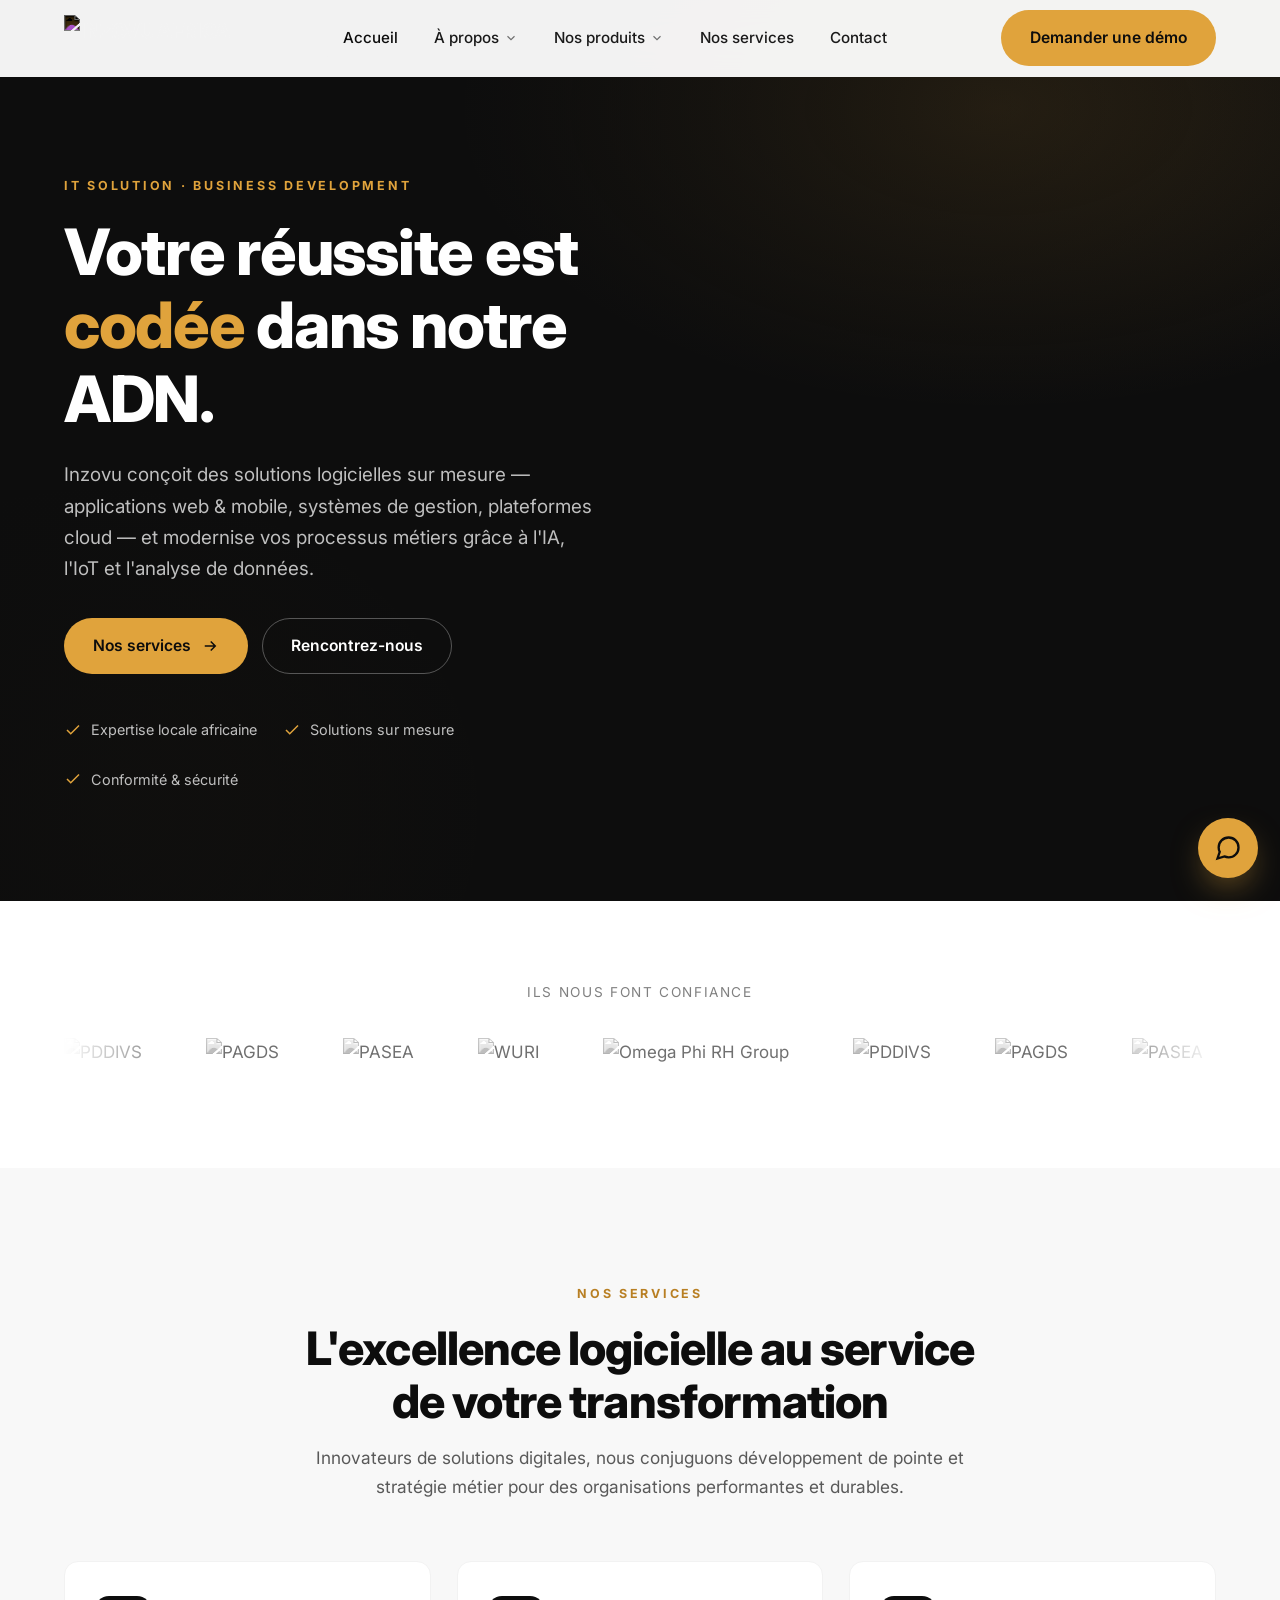
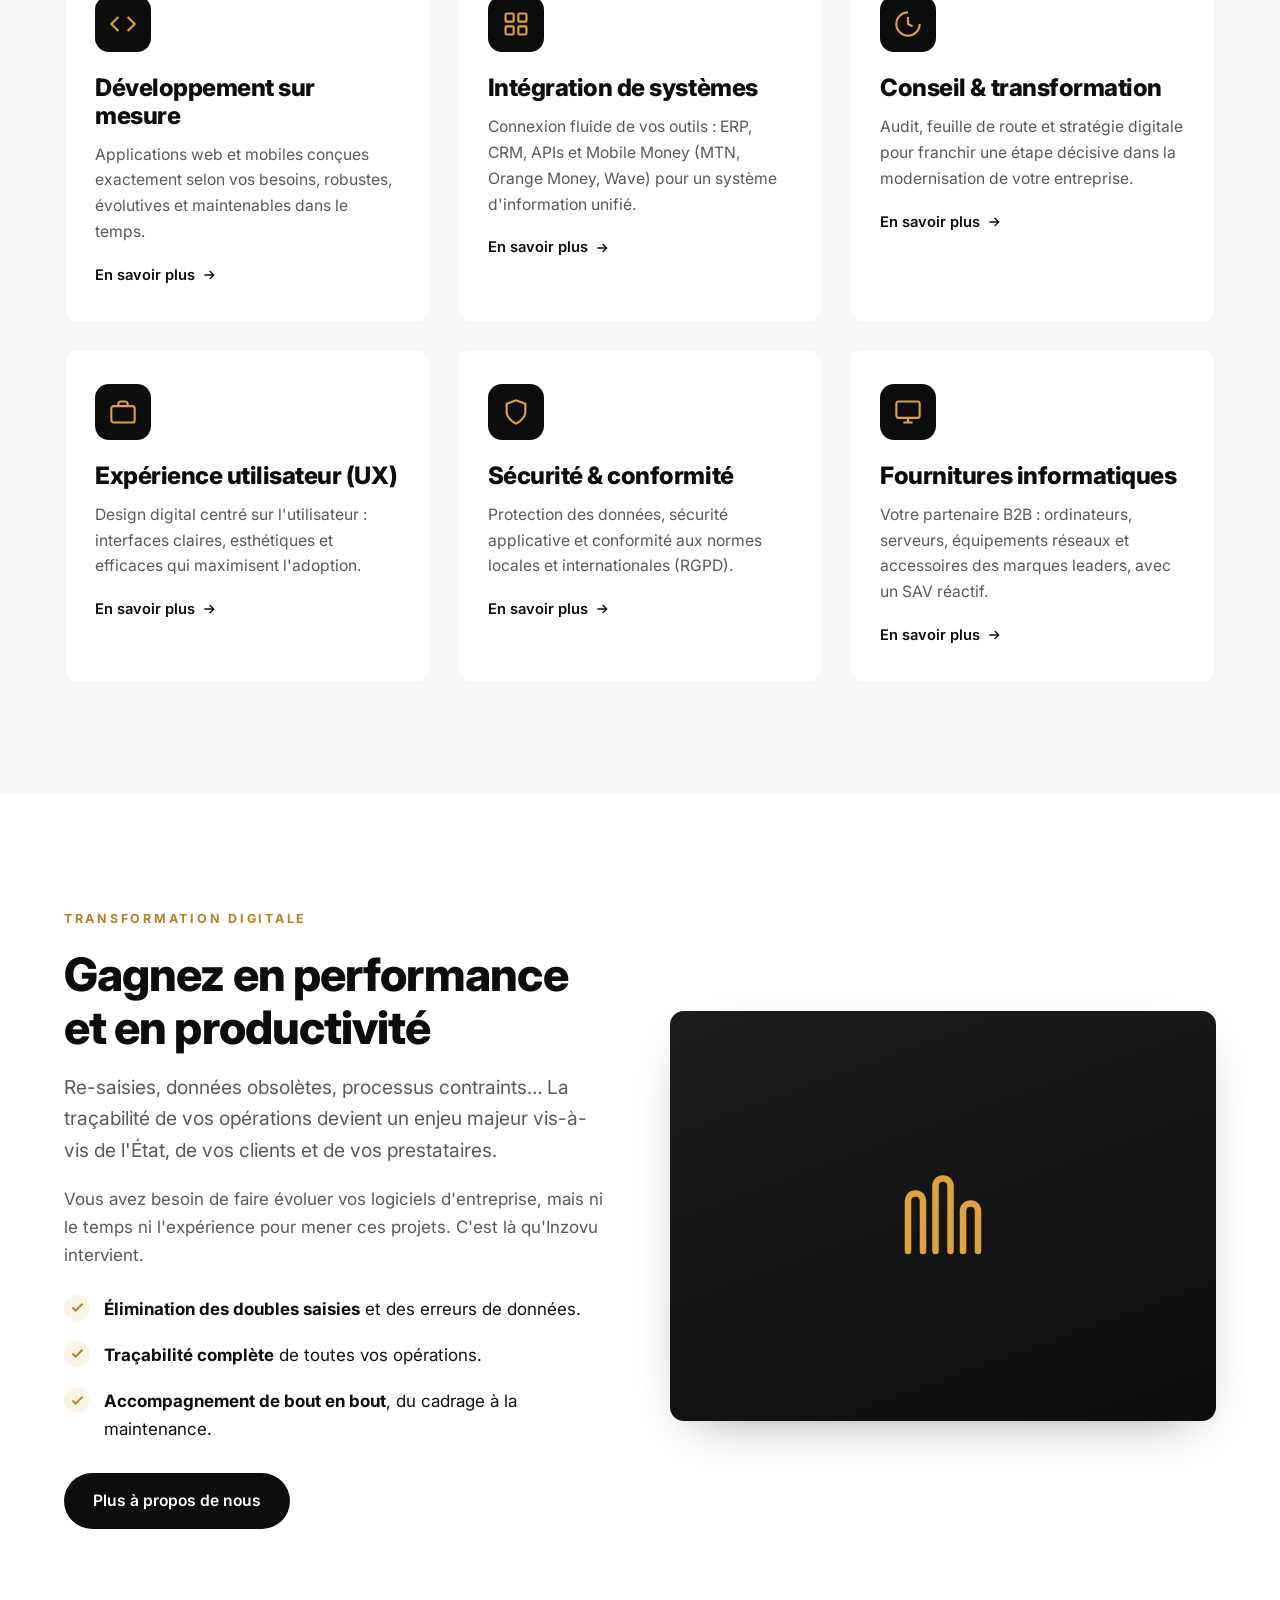
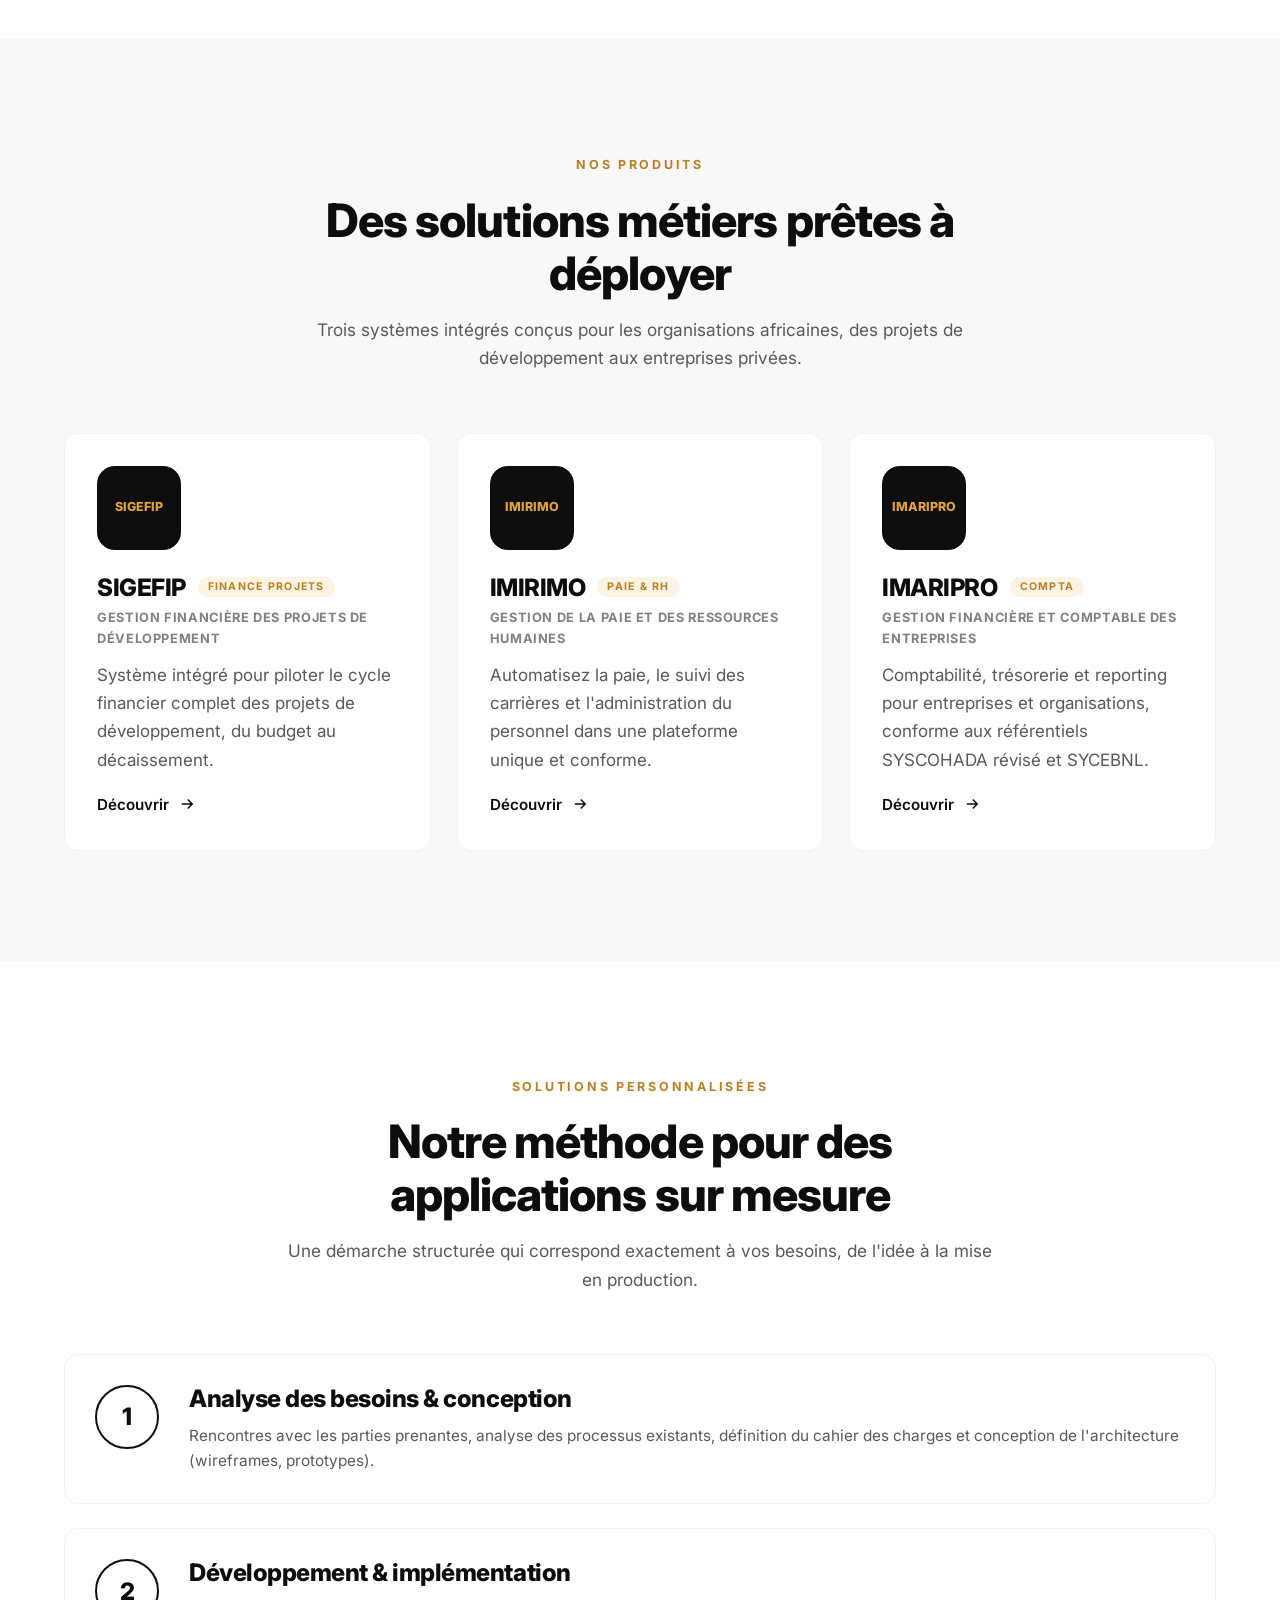
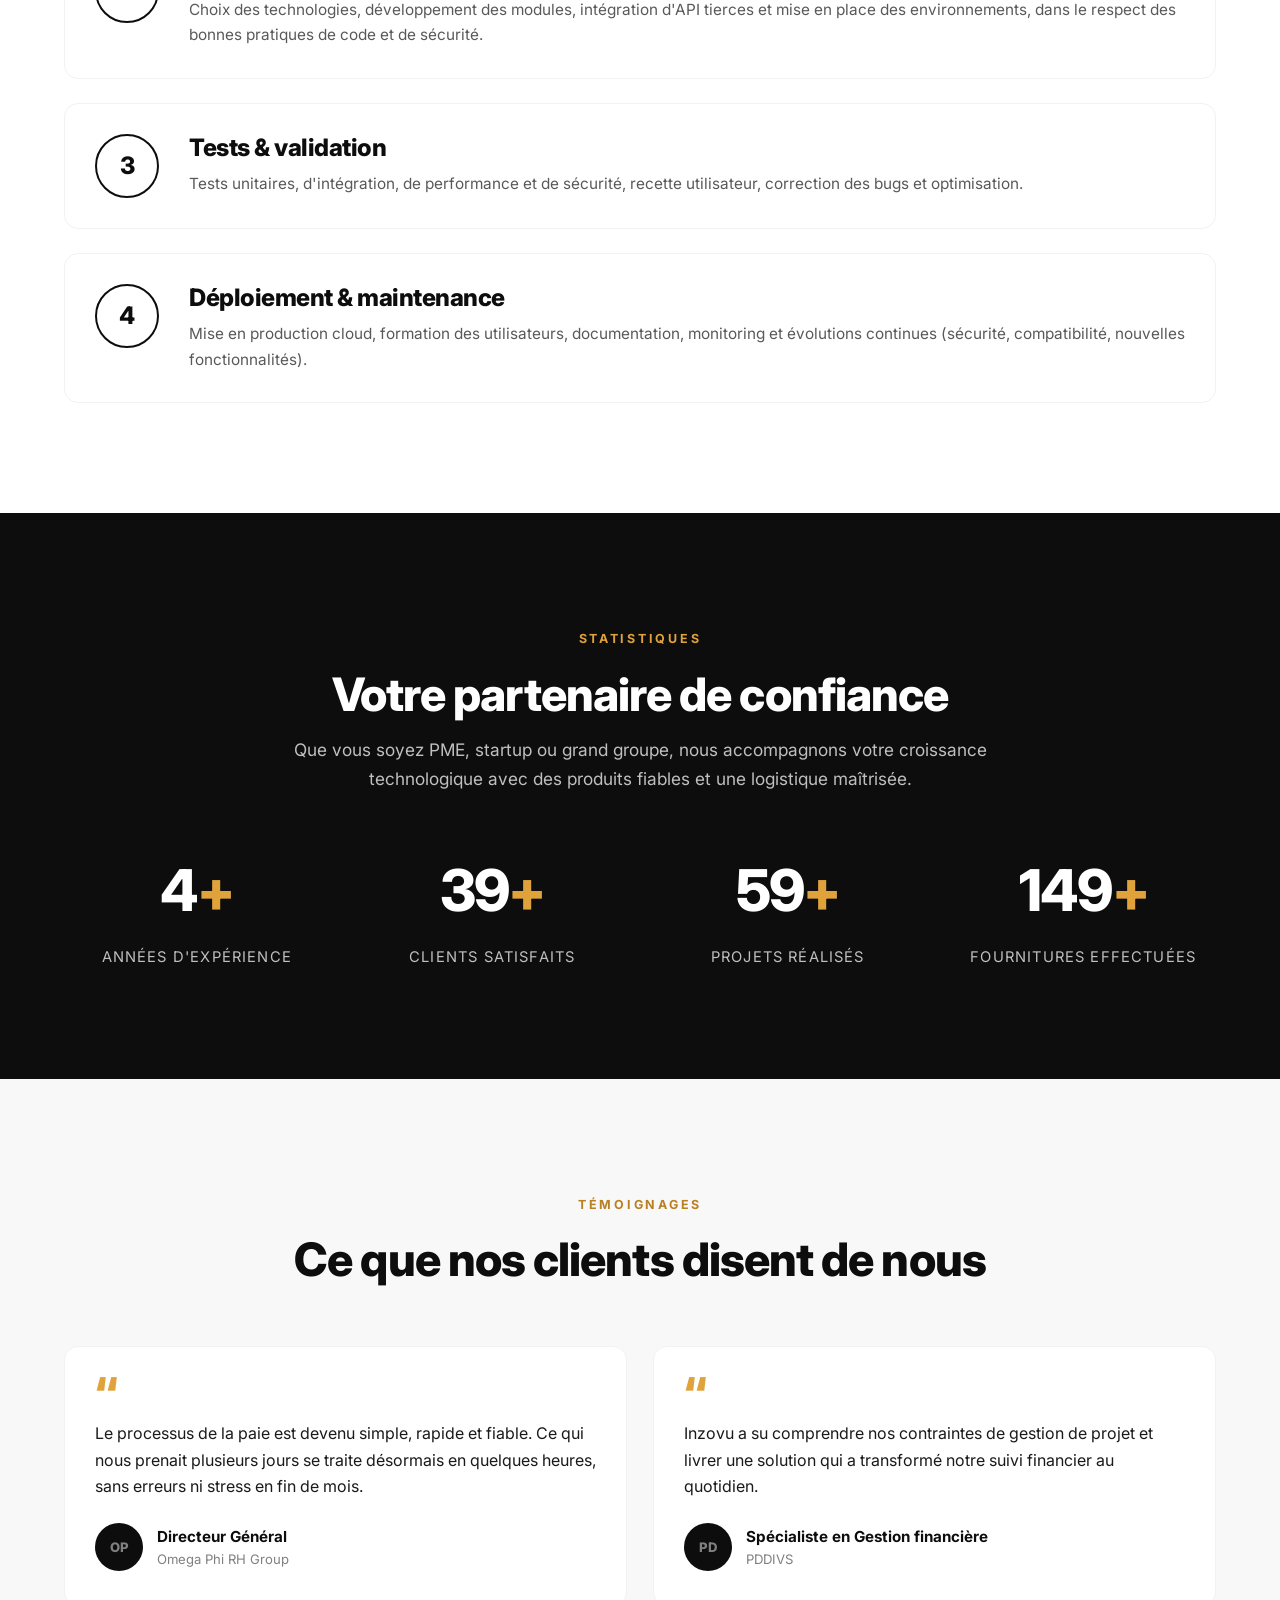
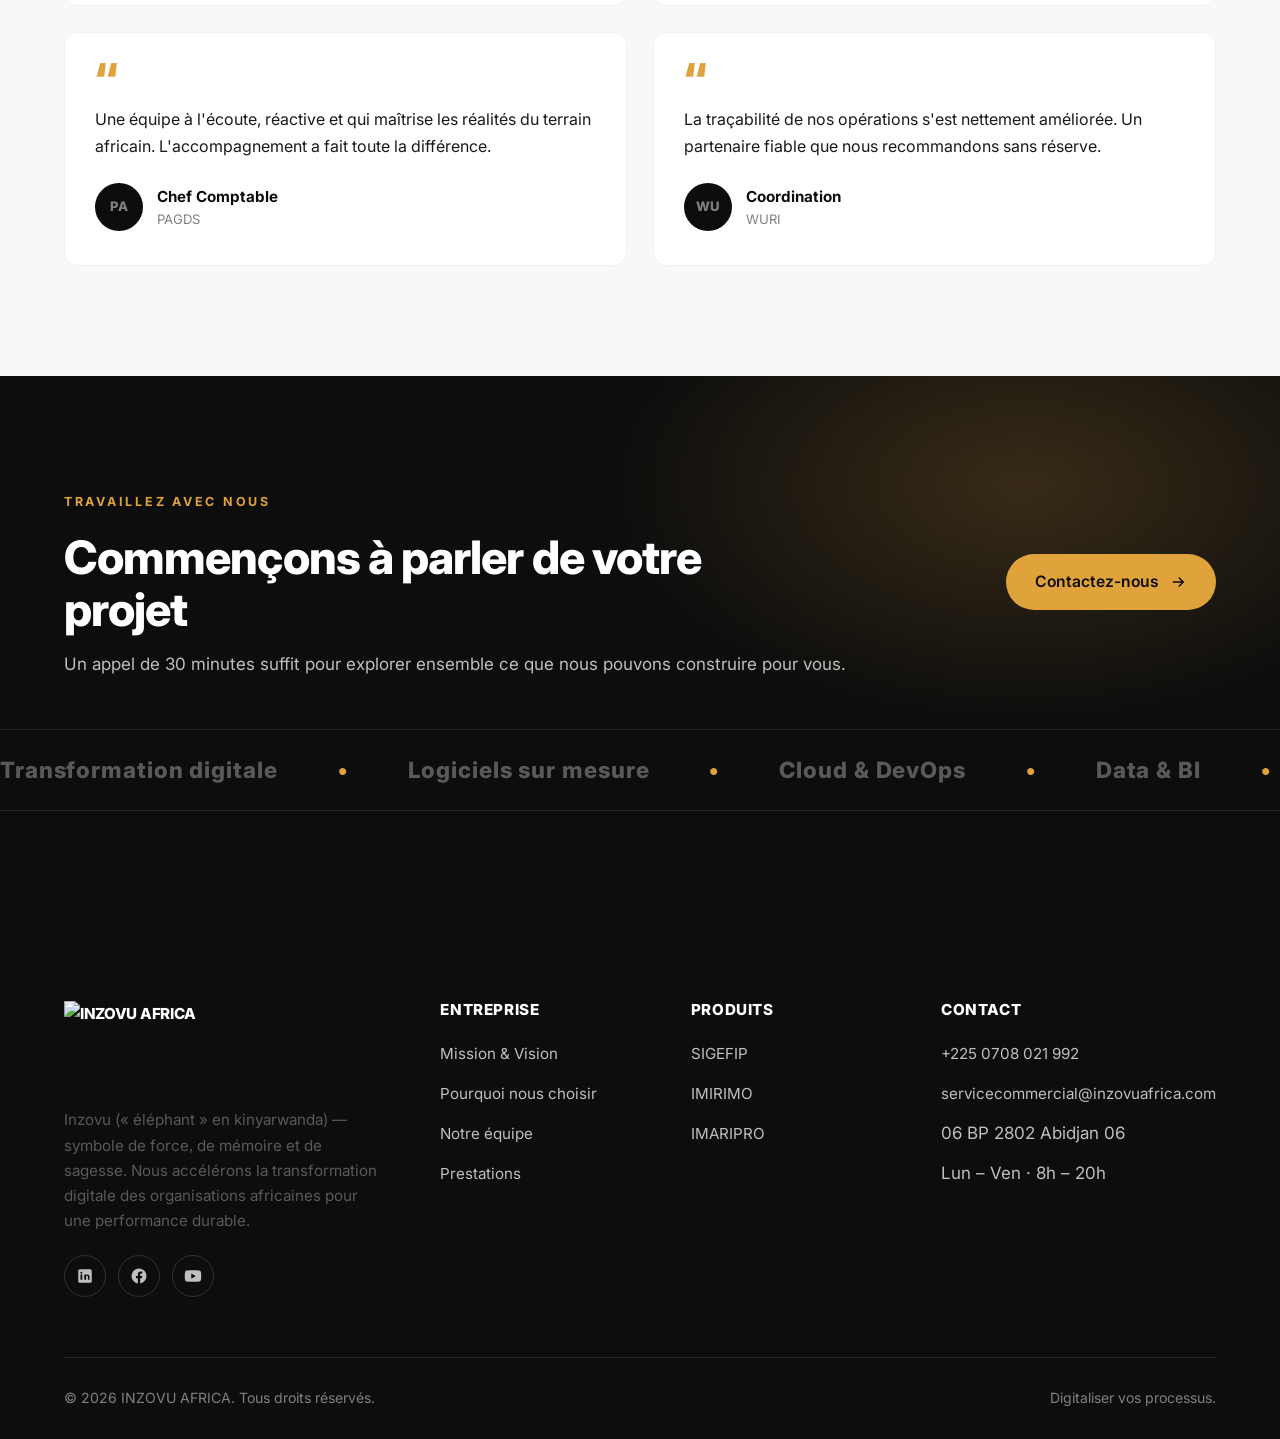
==== commit 3a6a1cf8: "Add files via upload" ====
--- a/index.html
+++ b/index.html
@@ -354,7 +354,7 @@
           <h4>Contact</h4>
           <ul class="f-links">
             <li><a href="tel:+2250708021992">+225 0708 021 992</a></li>
-            <li><a href="mailto:info@inzovuafrica.com">info@inzovuafrica.com</a></li>
+            <li><a href="mailto:servicecommercial@inzovuafrica.com">servicecommercial@inzovuafrica.com</a></li>
             <li>06 BP 2802 Abidjan 06</li>
             <li>Lun – Ven · 8h – 20h</li>
           </ul>
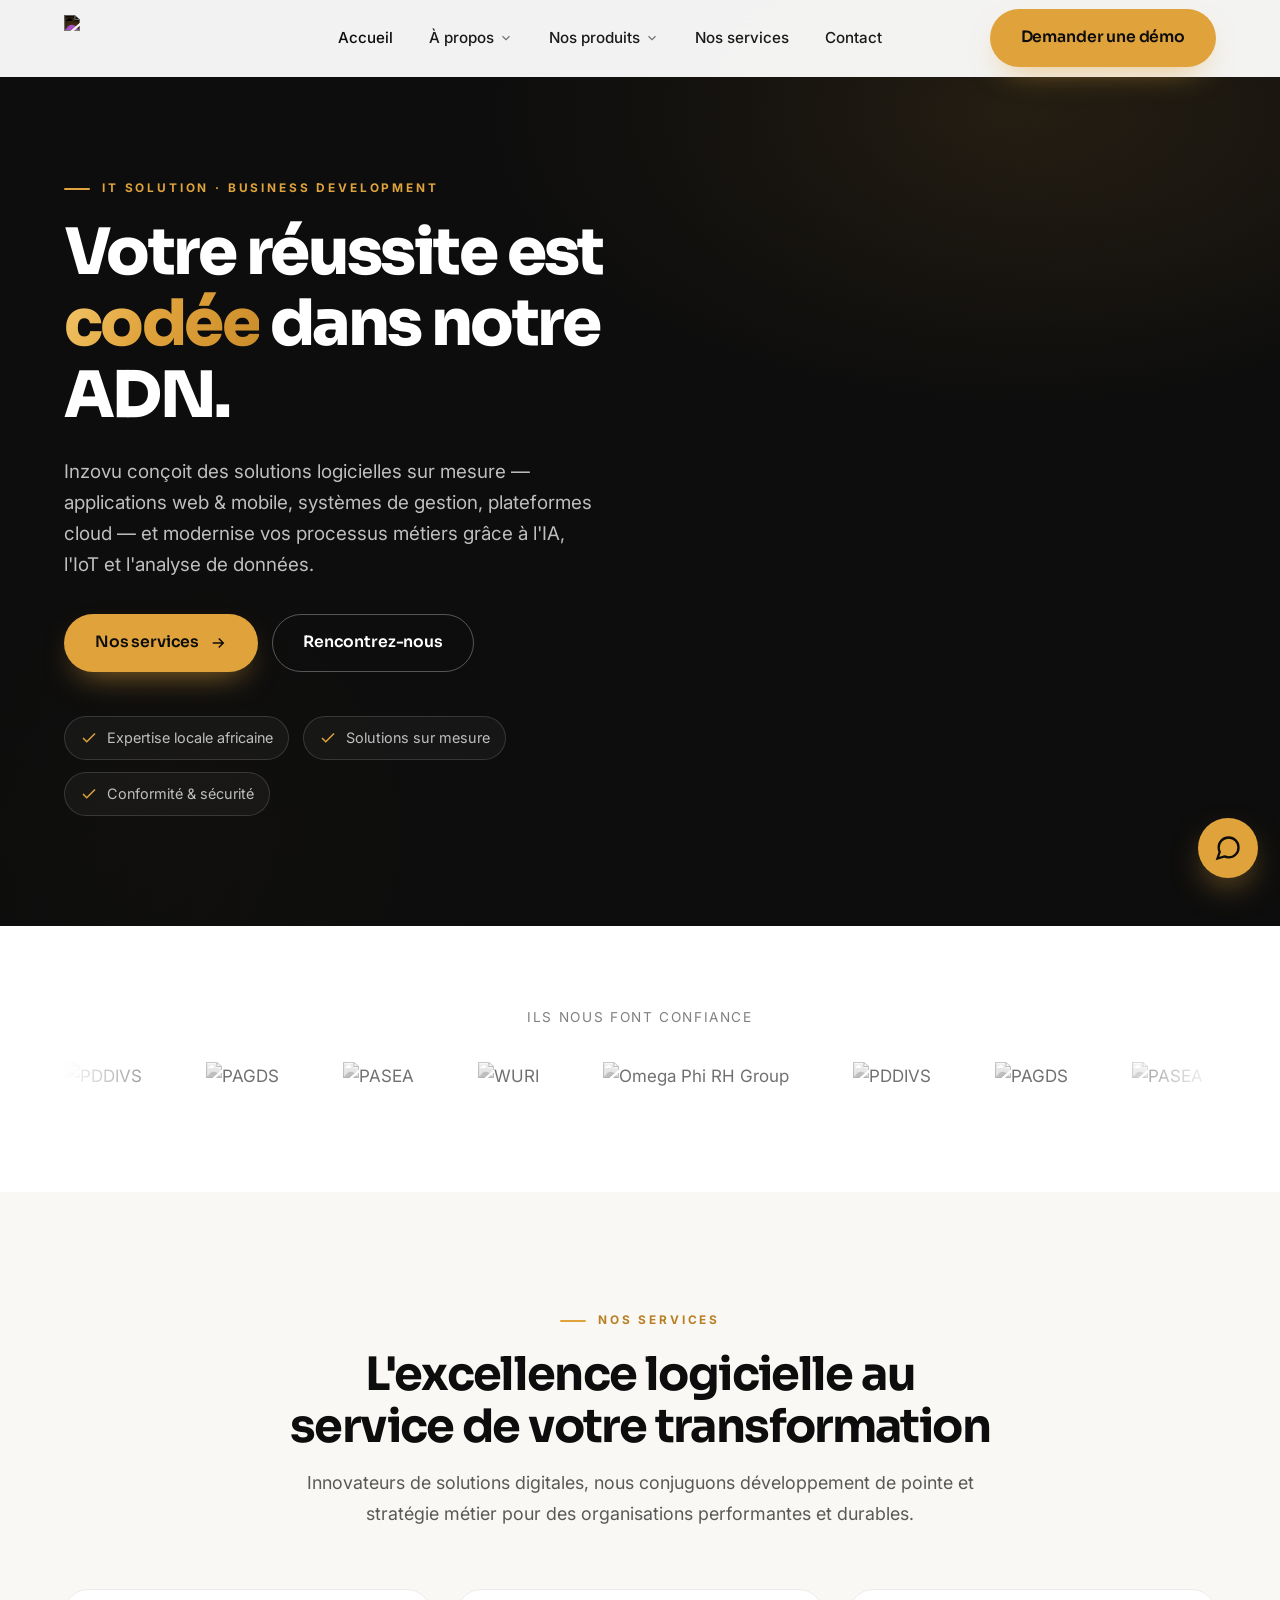
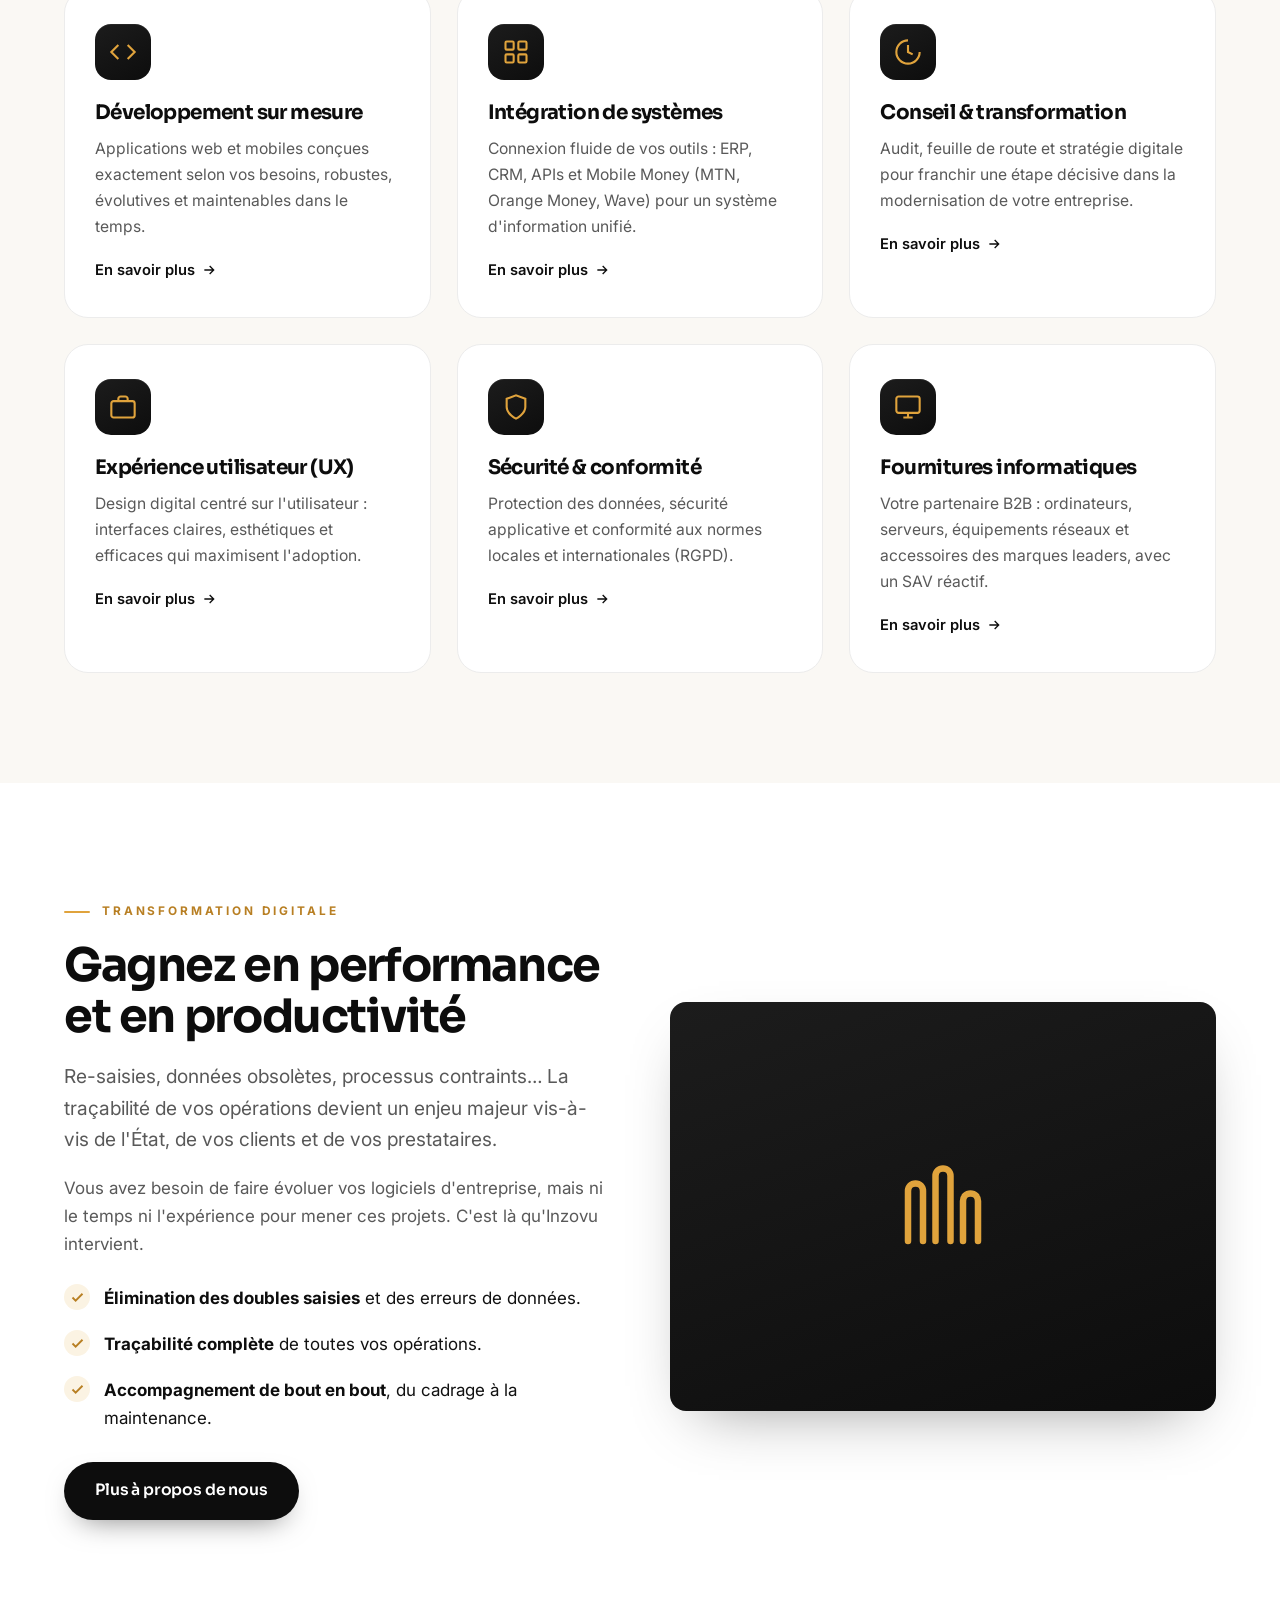
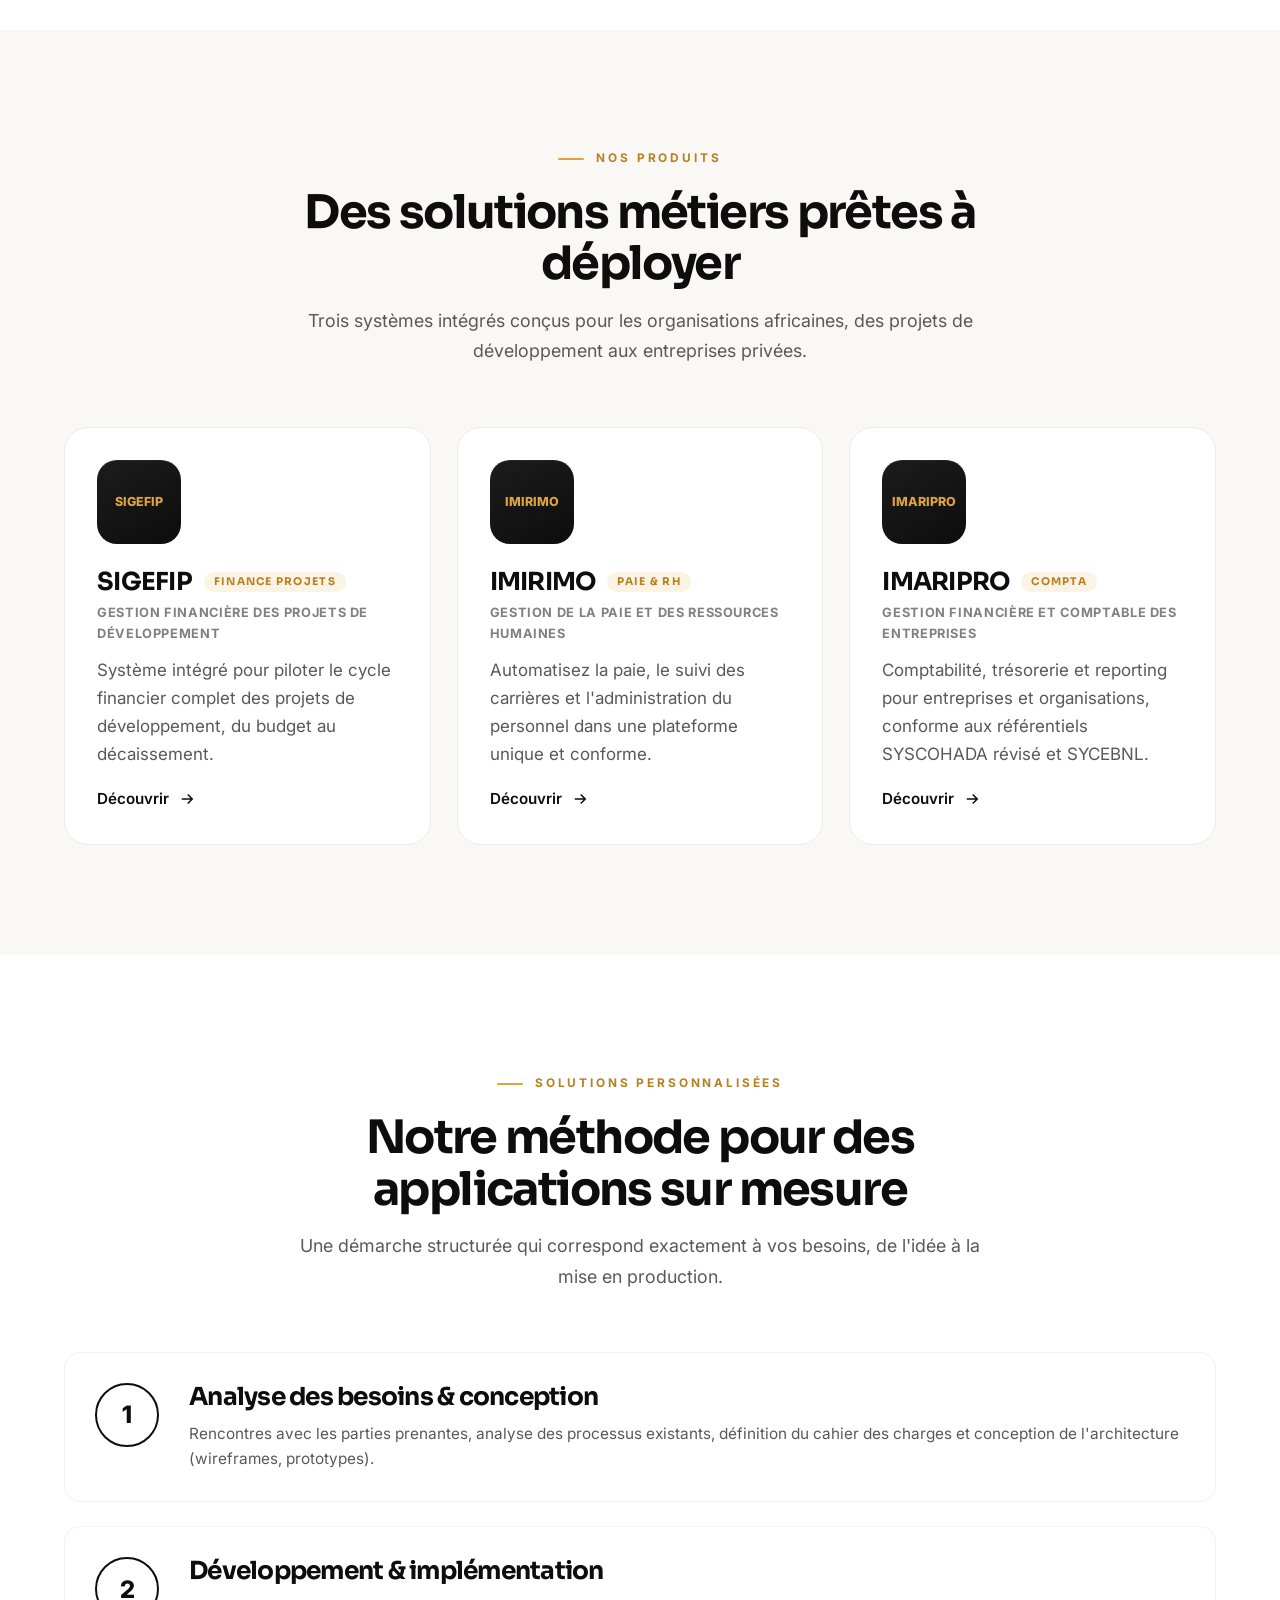
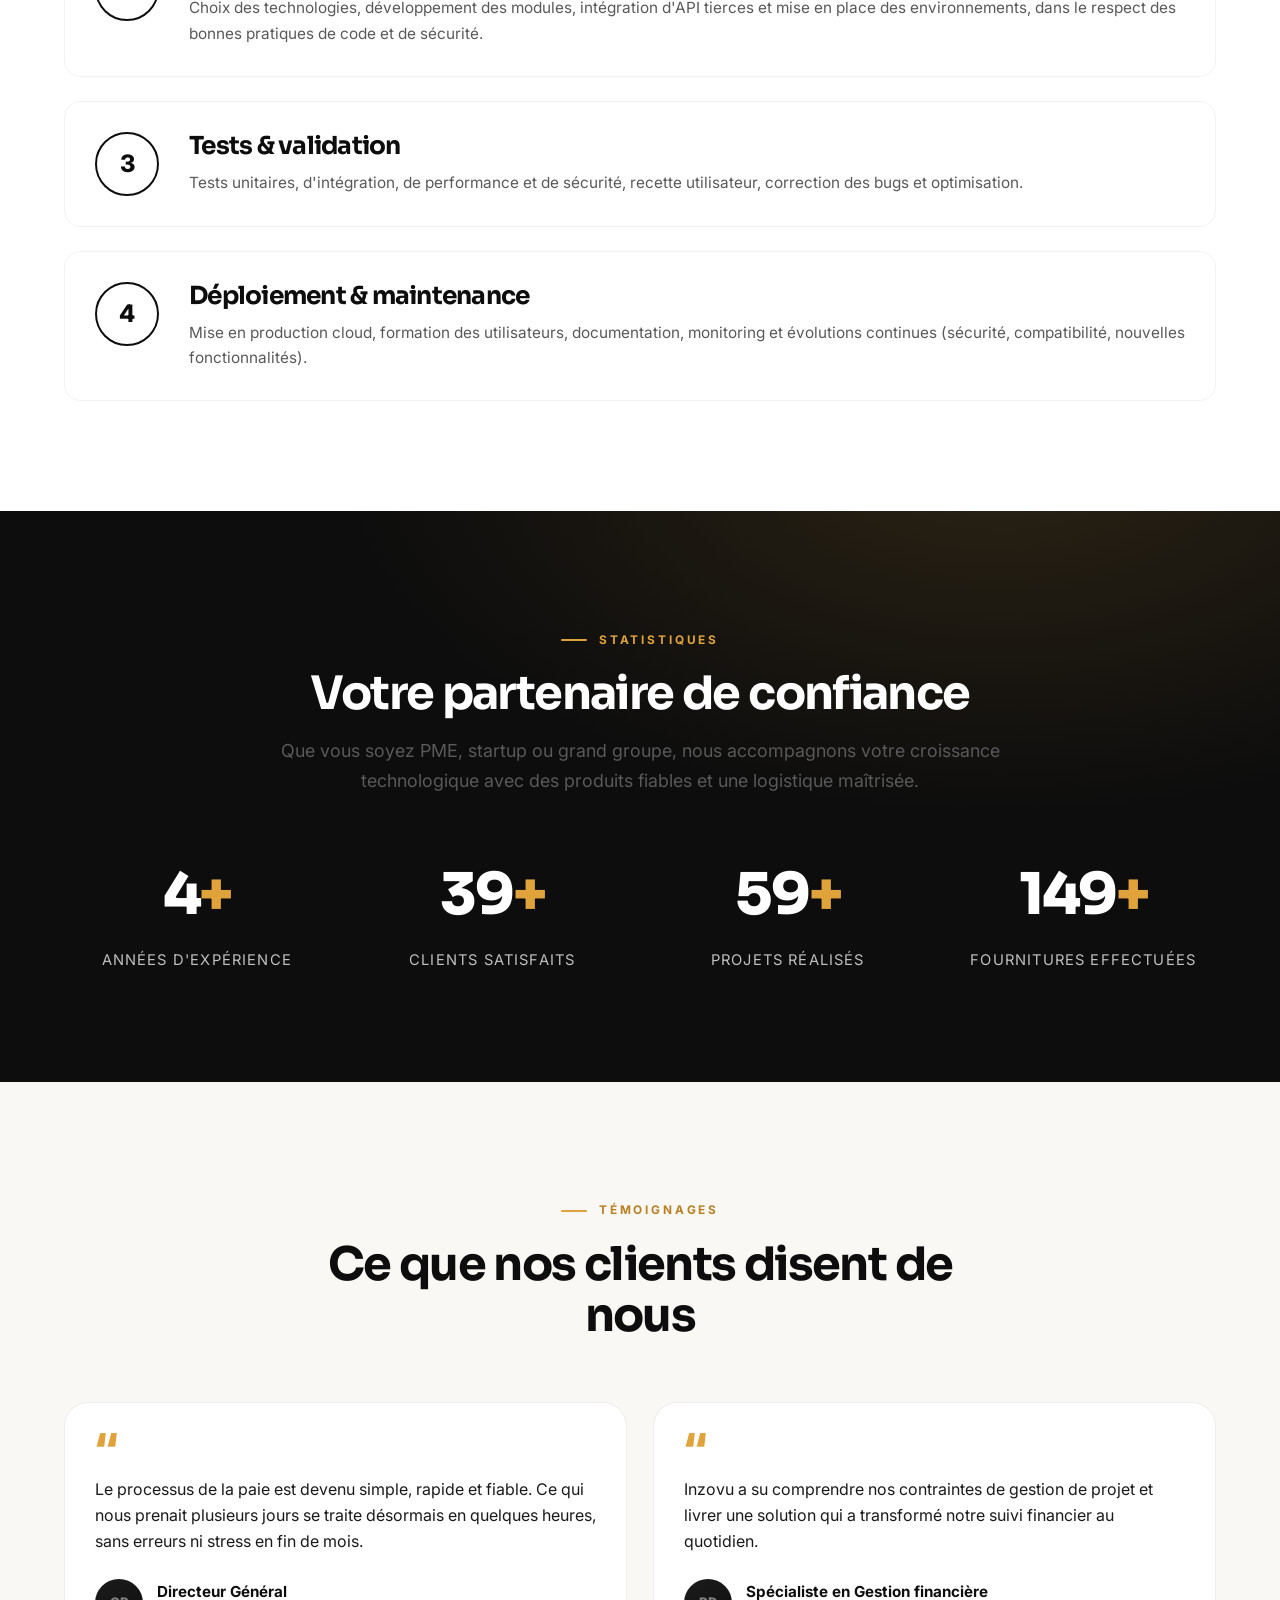
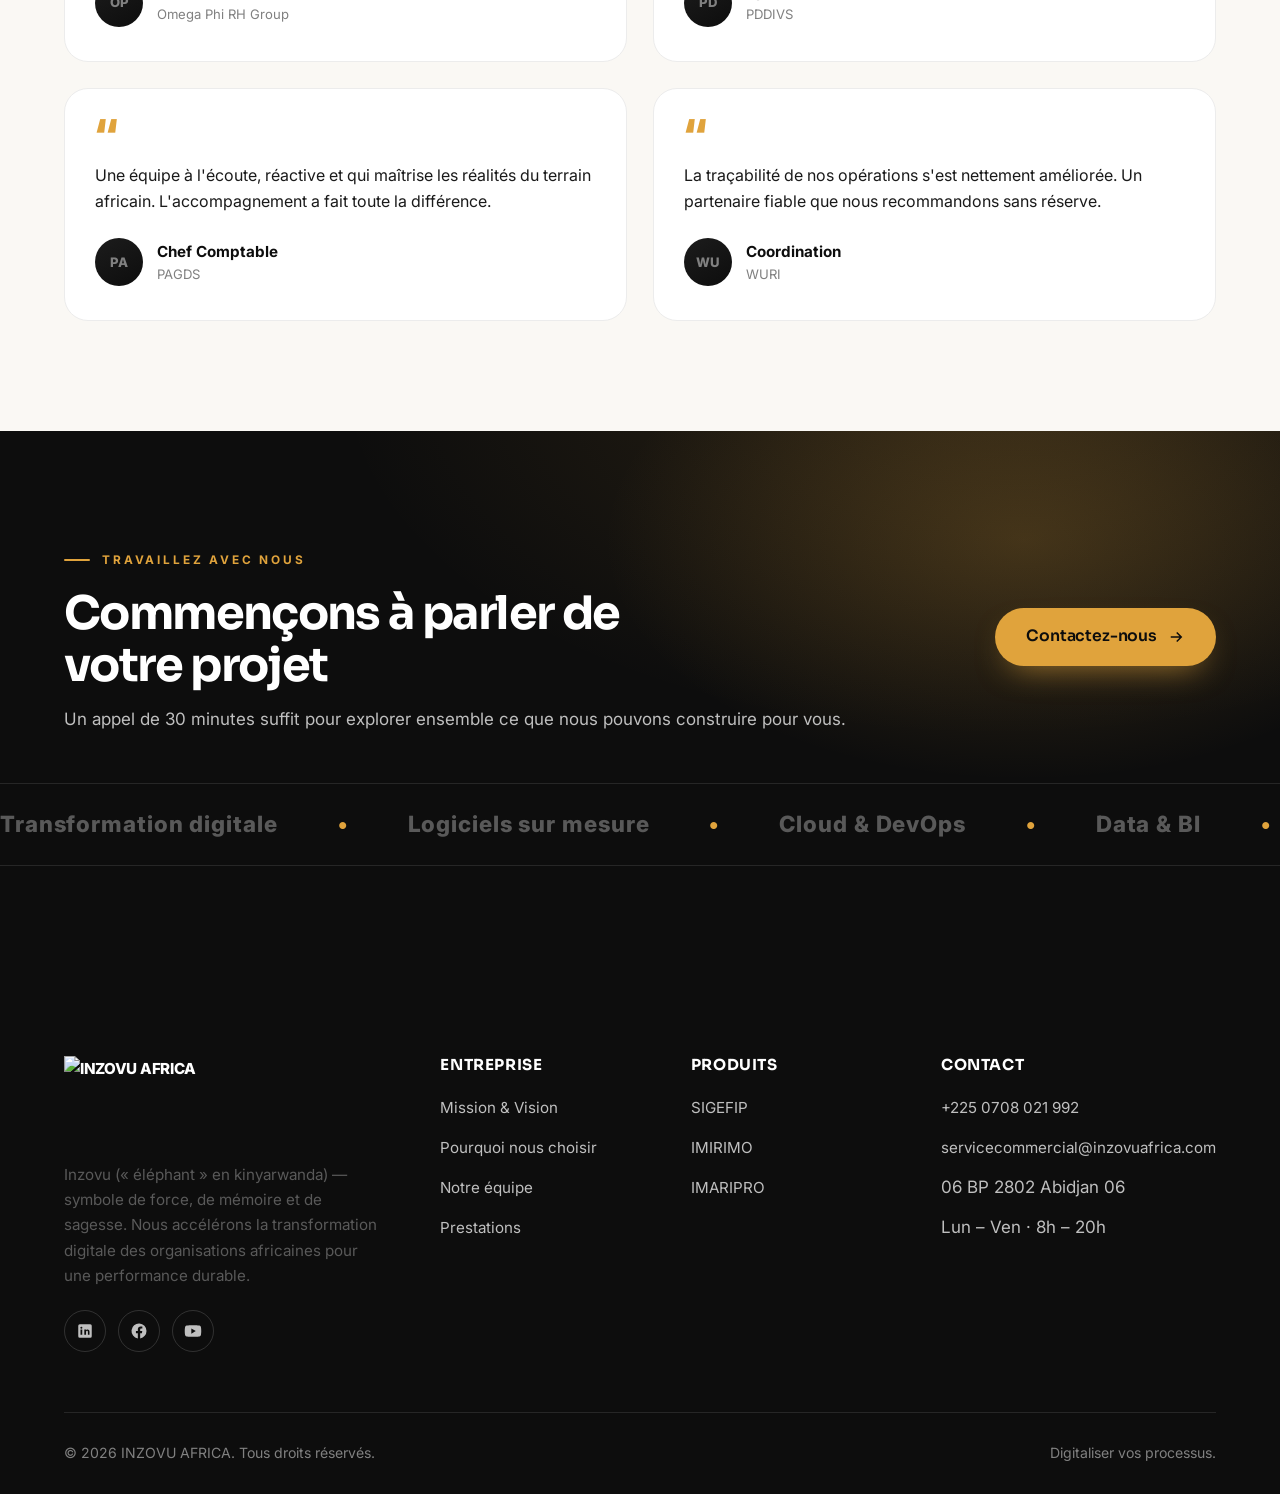
==== commit c8a1550a: "Refonte design senior : typo Sora, hero, cartes, boutons, surfaces" ====
--- a/index.html
+++ b/index.html
@@ -7,7 +7,7 @@
   <meta name="description" content="Inzovu Africa accélère la transformation digitale des organisations : applications web & mobile, systèmes de gestion, cloud, data et fournitures informatiques. Basés à Abidjan." />
   <link rel="preconnect" href="https://fonts.googleapis.com" />
   <link rel="preconnect" href="https://fonts.gstatic.com" crossorigin />
-  <link href="https://fonts.googleapis.com/css2?family=Inter:wght@400;500;600;700;800&display=swap" rel="stylesheet" />
+  <link href="https://fonts.googleapis.com/css2?family=Inter:wght@400;500;600;700;800&family=Sora:wght@500;600;700;800&display=swap" rel="stylesheet" />
   <link rel="icon" href="https://inzovu.africa/wp-content/uploads/2025/02/logo.jpg" />
   <link rel="stylesheet" href="style.css" />
 </head>
--- a/style.css
+++ b/style.css
@@ -19,11 +19,16 @@
   --accent-soft: #fbf3e3;
 
   --font-sans: "Inter", "Segoe UI", Arial, sans-serif;
+  --font-display: "Sora", "Inter", "Segoe UI", Arial, sans-serif;
+  --surface: #faf8f4;         /* tint chaud subtil */
+  --line: #ececec;
   --maxw: 1200px;
-  --radius: 14px;
-  --radius-sm: 8px;
-  --shadow: 0 18px 50px -25px rgba(0, 0, 0, 0.45);
+  --radius: 16px;
+  --radius-lg: 24px;
+  --radius-sm: 10px;
+  --shadow: 0 24px 60px -28px rgba(0, 0, 0, 0.42);
   --shadow-sm: 0 8px 24px -16px rgba(0, 0, 0, 0.4);
+  --shadow-glow: 0 30px 70px -30px rgba(224, 163, 60, 0.45);
   --transition: 0.35s cubic-bezier(0.22, 1, 0.36, 1);
 }
 
@@ -46,10 +51,10 @@
 a { color: inherit; text-decoration: none; }
 ul { list-style: none; }
 
-h1, h2, h3, h4 { line-height: 1.15; font-weight: 800; color: var(--black); letter-spacing: -0.02em; }
-h1 { font-size: clamp(2.3rem, 5vw, 4rem); }
-h2 { font-size: clamp(1.9rem, 3.6vw, 2.9rem); }
-h3 { font-size: clamp(1.2rem, 2vw, 1.5rem); }
+h1, h2, h3, h4 { font-family: var(--font-display); line-height: 1.12; font-weight: 700; color: var(--black); letter-spacing: -0.03em; }
+h1 { font-size: clamp(2.3rem, 5vw, 4.1rem); font-weight: 800; }
+h2 { font-size: clamp(1.9rem, 3.6vw, 3rem); }
+h3 { font-size: clamp(1.2rem, 2vw, 1.55rem); }
 p { color: var(--grey-700); }
 
 /* ---------- Layout helpers ---------- */
@@ -357,29 +362,44 @@
 
 @media (max-width: 820px) {
   .nav-menu {
-    position: fixed; top: 76px; right: 0; bottom: 0; width: min(82vw, 340px);
-    background: var(--white); flex-direction: column; align-items: stretch; gap: 4px;
-    padding: 24px; box-shadow: var(--shadow); transform: translateX(110%);
-    transition: var(--transition); overflow-y: auto;
+    position: fixed; inset: 0; z-index: 990; width: 100%;
+    background: var(--white); flex-direction: column; align-items: stretch; gap: 0;
+    padding: 92px 22px 40px; box-shadow: none;
+    transform: translateX(100%); transition: transform 0.35s cubic-bezier(0.22,1,0.36,1);
+    overflow-y: auto;
   }
   .nav-menu.open { transform: translateX(0); }
-  .nav-menu > li > a { padding: 14px 16px; font-size: 1.05rem; }
-  .dropdown-menu { position: static; opacity: 1; visibility: visible; transform: none; box-shadow: none; border: 0; border-left: 2px solid var(--grey-100); border-radius: 0; margin: 4px 0 8px 16px; padding: 0; }
-  .dropdown-menu a { padding: 10px 14px; }
-  .nav-toggle { display: block; }
+  .nav-menu > li { border-bottom: 1px solid var(--grey-100); }
+  .nav-menu > li > a { padding: 16px 4px; font-size: 1.15rem; border-radius: 0; justify-content: space-between; }
+  .nav-menu > li > a:hover, .nav-menu > li > a.active { background: transparent; color: var(--accent-dark); }
+  .dropdown-menu { position: static; opacity: 1; visibility: visible; transform: none; box-shadow: none; border: 0; border-left: 2px solid var(--grey-100); border-radius: 0; margin: 2px 0 12px 14px; padding: 0; }
+  .dropdown-menu a { padding: 11px 14px; }
+  .dropdown-menu strong { font-size: 0.92rem; }
+  .nav-toggle { display: block; position: relative; z-index: 1001; }
   .nav-cta .btn { display: none; }
 }
 
 @media (max-width: 620px) {
+  .container { padding: 0 18px; }
   .section { padding: 72px 0; }
+  .section-head { margin-bottom: 40px; }
   .grid-2, .grid-3, .grid-4 { grid-template-columns: 1fr; }
   .form-row { grid-template-columns: 1fr; }
-  .product { grid-template-columns: 1fr; }
+  .form { padding: 26px 20px; }
+  .card { padding: 28px 22px; }
+  .product { grid-template-columns: 1fr; padding: 26px 22px; }
   .product .badge { width: 72px; height: 72px; }
-  .step { grid-template-columns: 1fr; gap: 14px; }
-  .footer-grid { grid-template-columns: 1fr 1fr; }
+  .step { grid-template-columns: 1fr; gap: 14px; padding: 26px 22px; }
+  .footer-grid { grid-template-columns: 1fr 1fr; gap: 30px; }
   .footer-brand { grid-column: 1 / -1; }
-  .hero { padding: 140px 0 80px; }
+  .hero { padding: 132px 0 76px; }
+  .hero h1 { font-size: clamp(2.05rem, 7.5vw, 2.7rem); }
+  .hero p { font-size: 1.06rem; margin: 18px 0 28px; }
+  .hero-badges { gap: 16px 24px; margin-top: 32px; }
+  .page-hero { padding: 116px 0 56px; }
+  .page-hero p { font-size: 1.05rem; }
+  .btn-row .btn { flex: 1 1 auto; justify-content: center; }
+  .cta-inner .btn { width: 100%; justify-content: center; }
 }
 
 /* ============================================================
@@ -412,6 +432,7 @@
 .ai-launcher svg { width: 28px; height: 28px; }
 .ai-launcher:hover { transform: translateY(-3px) scale(1.05); background: var(--black); color: var(--accent); }
 .ai-launcher.hidden { transform: scale(0); opacity: 0; pointer-events: none; }
+body.nav-open .ai-launcher { opacity: 0; pointer-events: none; }
 @keyframes aiPulse { 0%,100% { box-shadow: 0 14px 34px -10px rgba(224,163,60,0.6); } 50% { box-shadow: 0 14px 44px -6px rgba(224,163,60,0.9); } }
 
 .ai-panel {
@@ -545,3 +566,81 @@
   .hero-watermark { animation: none; opacity: 0.08; }
   .client-track { animation: none; }
 }
+
+/* ============================================================
+   DESIGN REFRESH v2 — direction senior (typo Sora, hero,
+   cartes, boutons, surfaces, micro-interactions)
+   ============================================================ */
+
+/* — Eyebrow : kicker avec filet ambre — */
+.eyebrow { position: relative; display: inline-flex; align-items: center; gap: 12px; font-size: 0.74rem; letter-spacing: 0.24em; }
+.eyebrow::before { content: ""; width: 26px; height: 2px; background: var(--accent); border-radius: 2px; display: inline-block; }
+.center .eyebrow, .section-head.center .eyebrow { justify-content: center; }
+
+/* — Titres de section : plus de présence — */
+.section-head h2 { letter-spacing: -0.035em; }
+.section-head p { color: var(--grey-700); font-size: 1.12rem; line-height: 1.7; }
+
+/* — HERO : mot d'accent en dégradé or + halo — */
+.hero h1 { letter-spacing: -0.04em; }
+.hero h1 .accent {
+  background: linear-gradient(120deg, #f3c76a 0%, var(--accent) 45%, #c98b28 100%);
+  -webkit-background-clip: text; background-clip: text; -webkit-text-fill-color: transparent; color: var(--accent);
+}
+.hero .eyebrow { color: var(--accent); }
+.hero .eyebrow::before { background: var(--accent); }
+/* badges hero en pastilles */
+.hero-badges { gap: 12px 14px; }
+.hero-badge {
+  border: 1px solid rgba(255,255,255,0.14); background: rgba(255,255,255,0.04);
+  padding: 9px 15px; border-radius: 100px; backdrop-filter: blur(4px);
+  transition: var(--transition);
+}
+.hero-badge:hover { border-color: rgba(224,163,60,0.5); background: rgba(224,163,60,0.08); }
+
+/* — BOUTONS : plus premium — */
+.btn { font-family: var(--font-display); font-weight: 600; letter-spacing: -0.01em; padding: 15px 30px; }
+.btn--primary { box-shadow: 0 12px 30px -14px rgba(0,0,0,0.55); }
+.btn--accent { box-shadow: 0 14px 32px -14px rgba(224,163,60,0.7); }
+.btn--accent:hover { box-shadow: 0 18px 40px -14px rgba(0,0,0,0.5); }
+
+/* — CARTES services : ring + glow + accent au survol — */
+.card { border-radius: var(--radius-lg); border-color: var(--line); position: relative; overflow: hidden; }
+.card::before { content: ""; position: absolute; inset: 0; border-radius: inherit; padding: 1px; background: linear-gradient(160deg, rgba(224,163,60,0.5), transparent 40%); -webkit-mask: linear-gradient(#000 0 0) content-box, linear-gradient(#000 0 0); -webkit-mask-composite: xor; mask-composite: exclude; opacity: 0; transition: opacity 0.4s; }
+.card:hover { transform: translateY(-8px); box-shadow: var(--shadow); border-color: transparent; }
+.card:hover::before { opacity: 1; }
+.card .ic { border-radius: 16px; background: linear-gradient(150deg, #1c1c1c, var(--black)); box-shadow: inset 0 1px 0 rgba(255,255,255,0.06); }
+.card h3 { font-size: 1.25rem; }
+
+/* — PRODUCT cards (accueil) — */
+.product { border-radius: var(--radius-lg); border-color: var(--line); }
+.product .badge { border-radius: 20px; background: linear-gradient(150deg, #1c1c1c, var(--black)); box-shadow: inset 0 1px 0 rgba(255,255,255,0.06); }
+
+/* — SECTIONS : surface chaude alternée + dark raffiné — */
+.section--grey { background: var(--surface); }
+.section--dark { background: radial-gradient(1100px 600px at 78% -10%, rgba(224,163,60,0.14), transparent 60%), var(--black); }
+
+/* — STATS : chiffres en display — */
+.stat .num { font-family: var(--font-display); letter-spacing: -0.04em; }
+
+/* — DROPDOWN & header : finitions — */
+.dropdown-menu { border-radius: 16px; border-color: var(--line); }
+.dropdown-menu strong { font-family: var(--font-display); }
+.nav-menu > li > a { font-weight: 500; }
+
+/* — QUOTE / témoignages — */
+.quote { border-radius: var(--radius-lg); border-color: var(--line); transition: var(--transition); }
+.quote:hover { transform: translateY(-6px); box-shadow: var(--shadow); border-color: transparent; }
+.quote .avatar { background: linear-gradient(150deg, #1c1c1c, var(--black)); }
+
+/* — Divider fin sur les CTA sombres — */
+.cta-band h2 { letter-spacing: -0.035em; }
+
+/* — FORM : focus ring ambre — */
+.field input:focus, .field select:focus, .field textarea:focus { border-color: var(--accent); box-shadow: 0 0 0 3px rgba(224,163,60,0.15); }
+
+/* — SÉLECTION texte — */
+::selection { background: rgba(224,163,60,0.28); }
+
+/* — Titre app-frame : ombre plus douce déjà OK ; hover glow léger — */
+.app-frame:hover { box-shadow: var(--shadow-glow); }
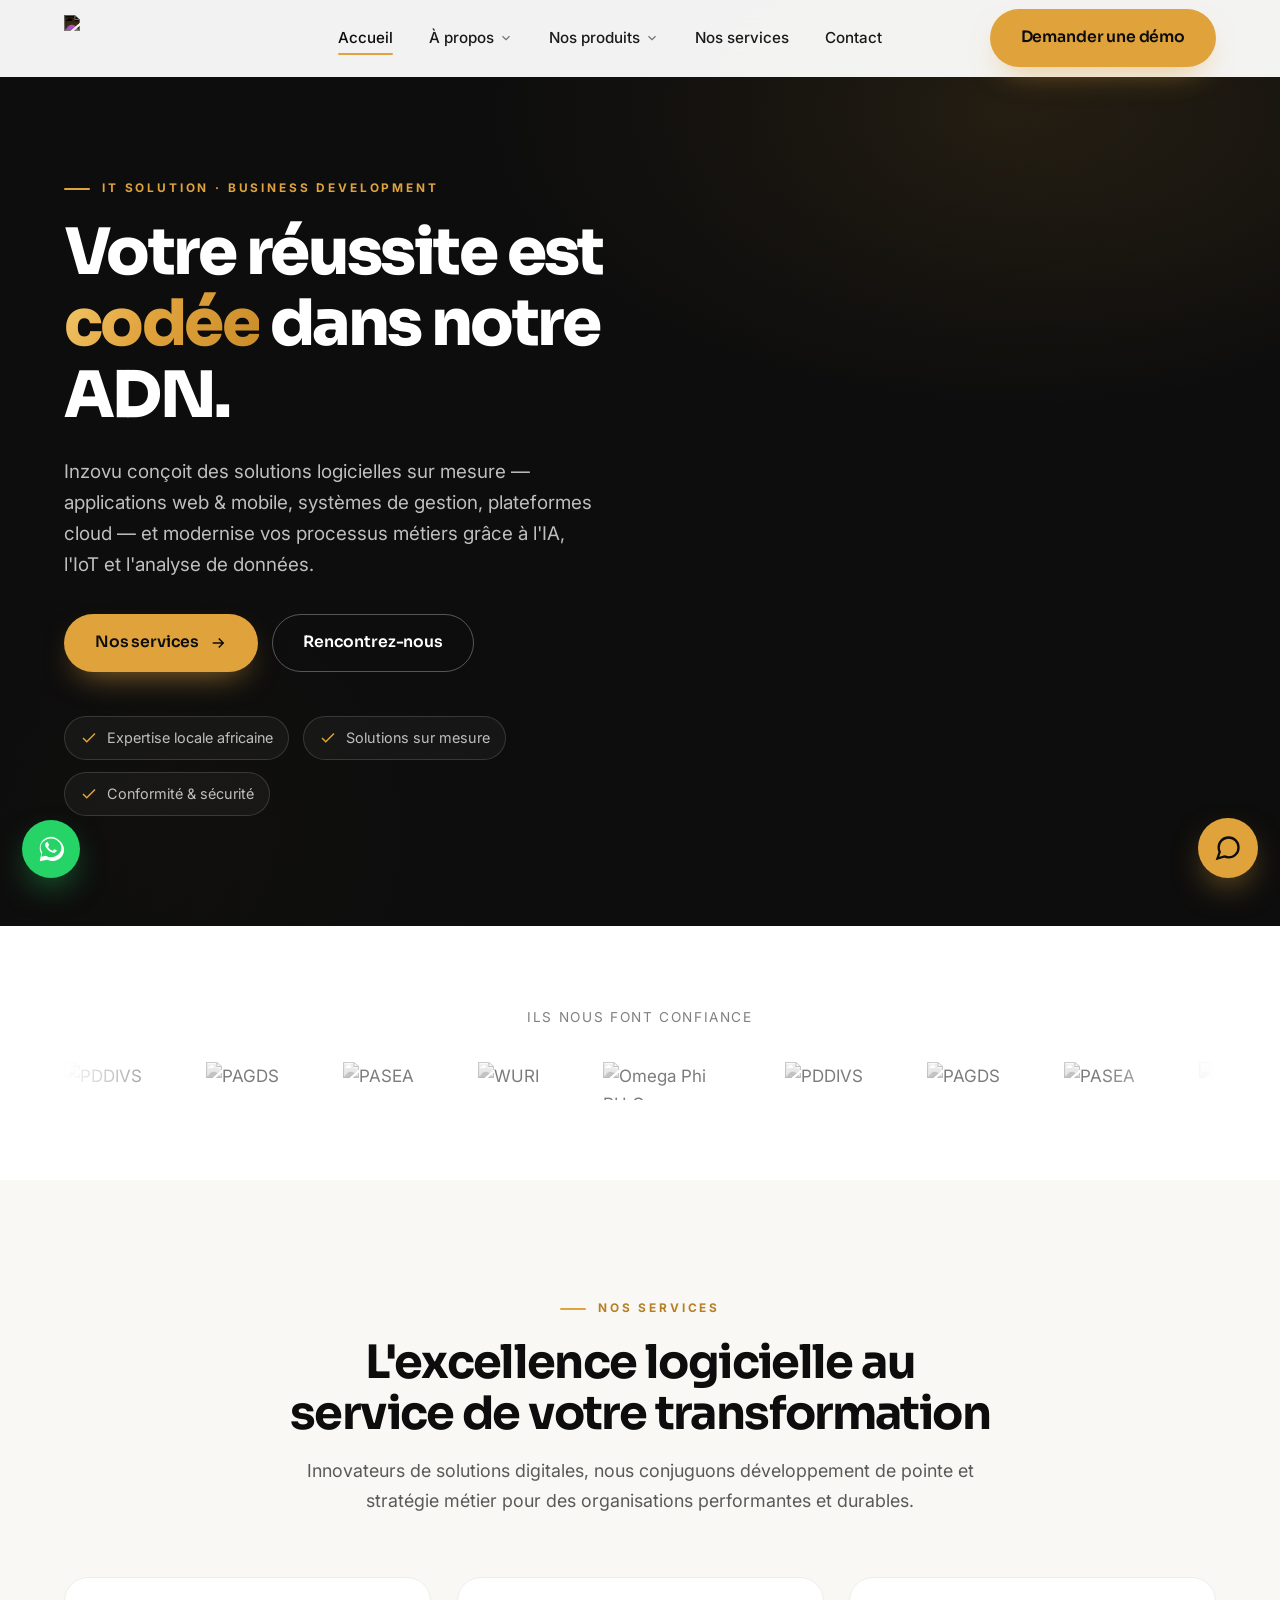
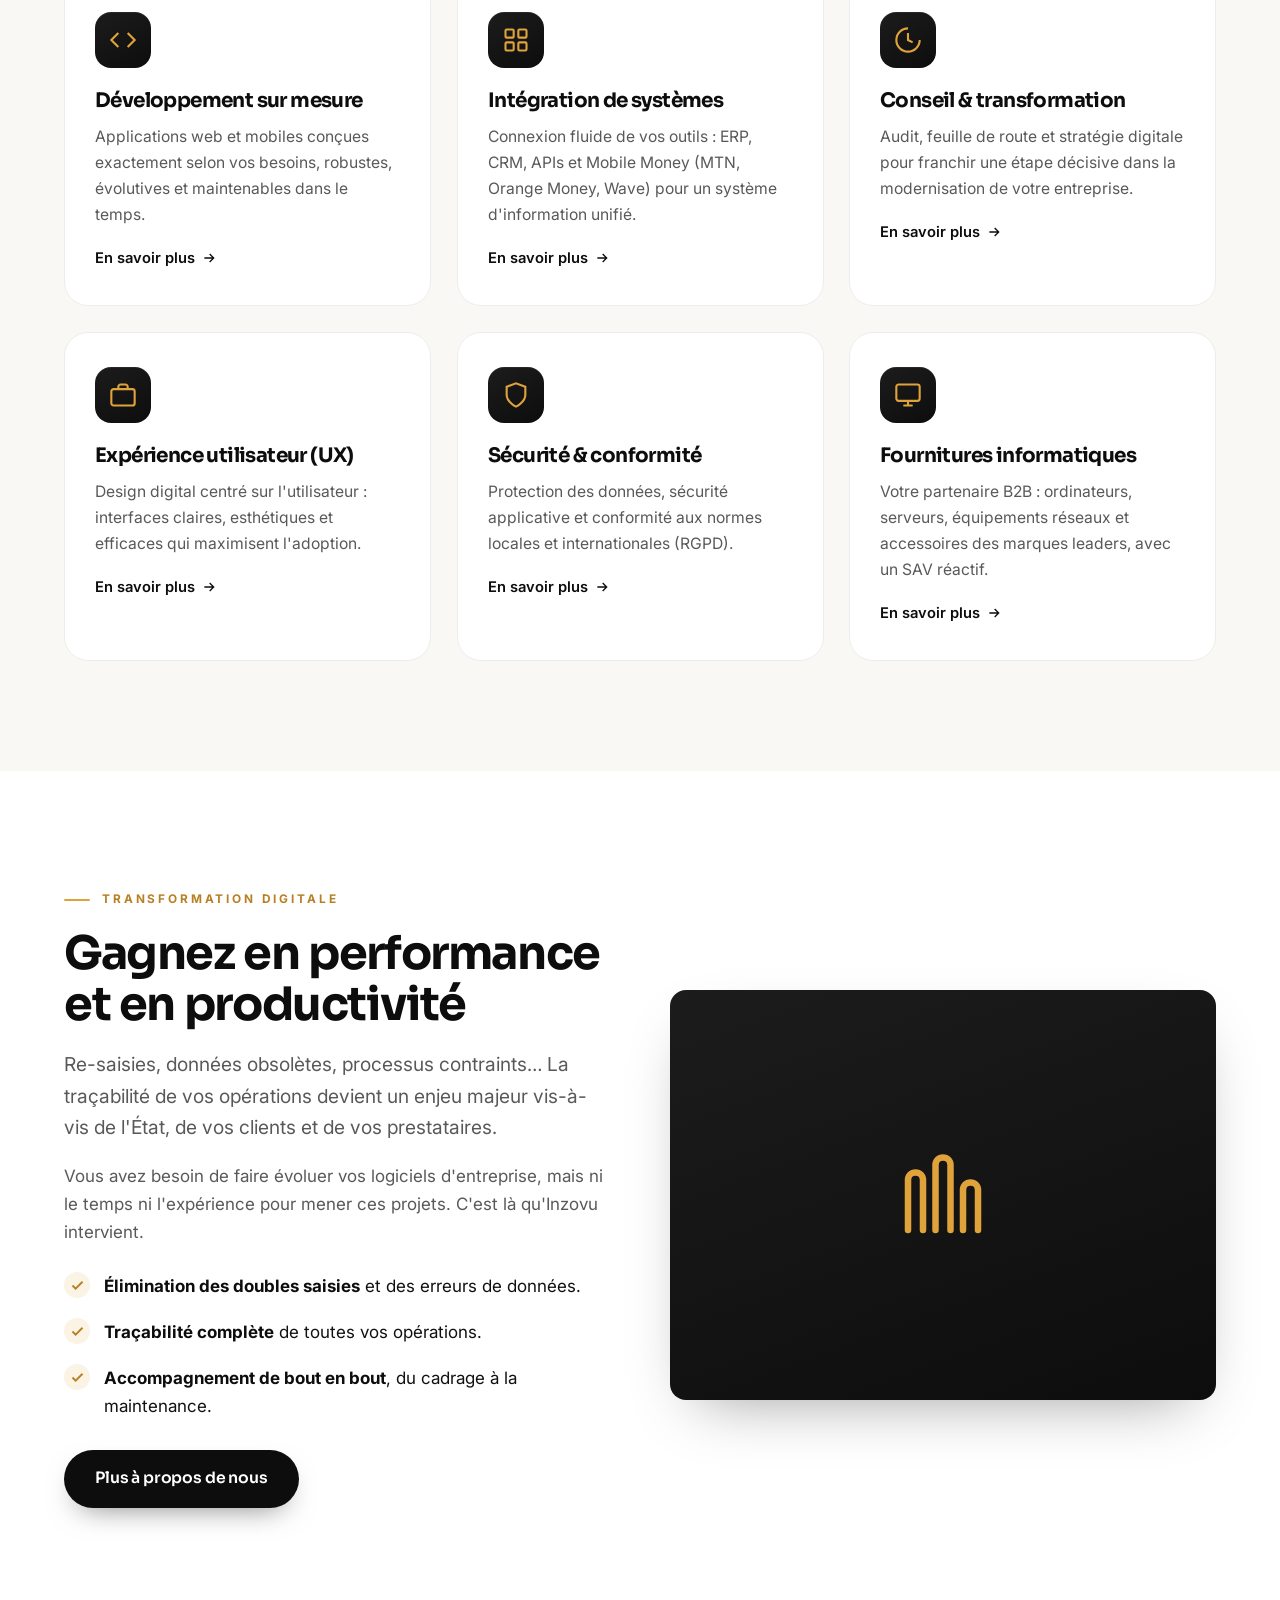
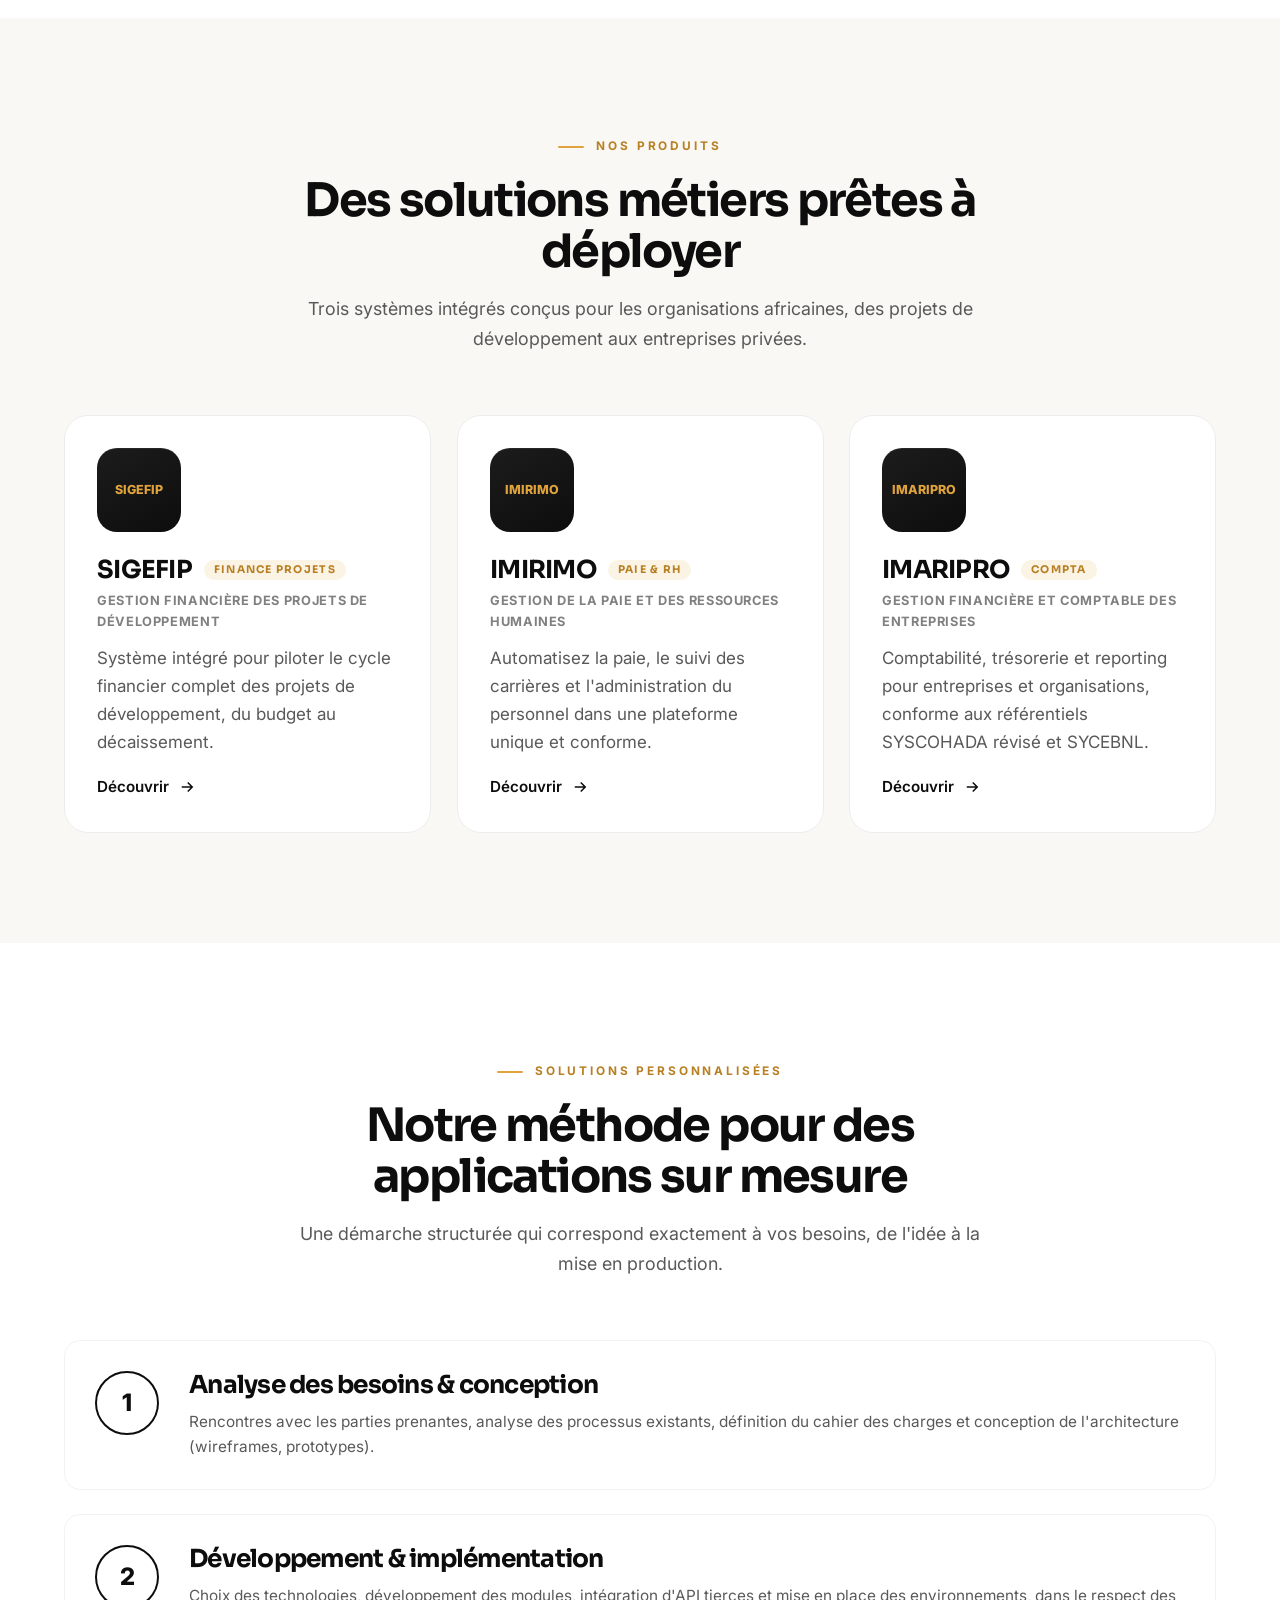
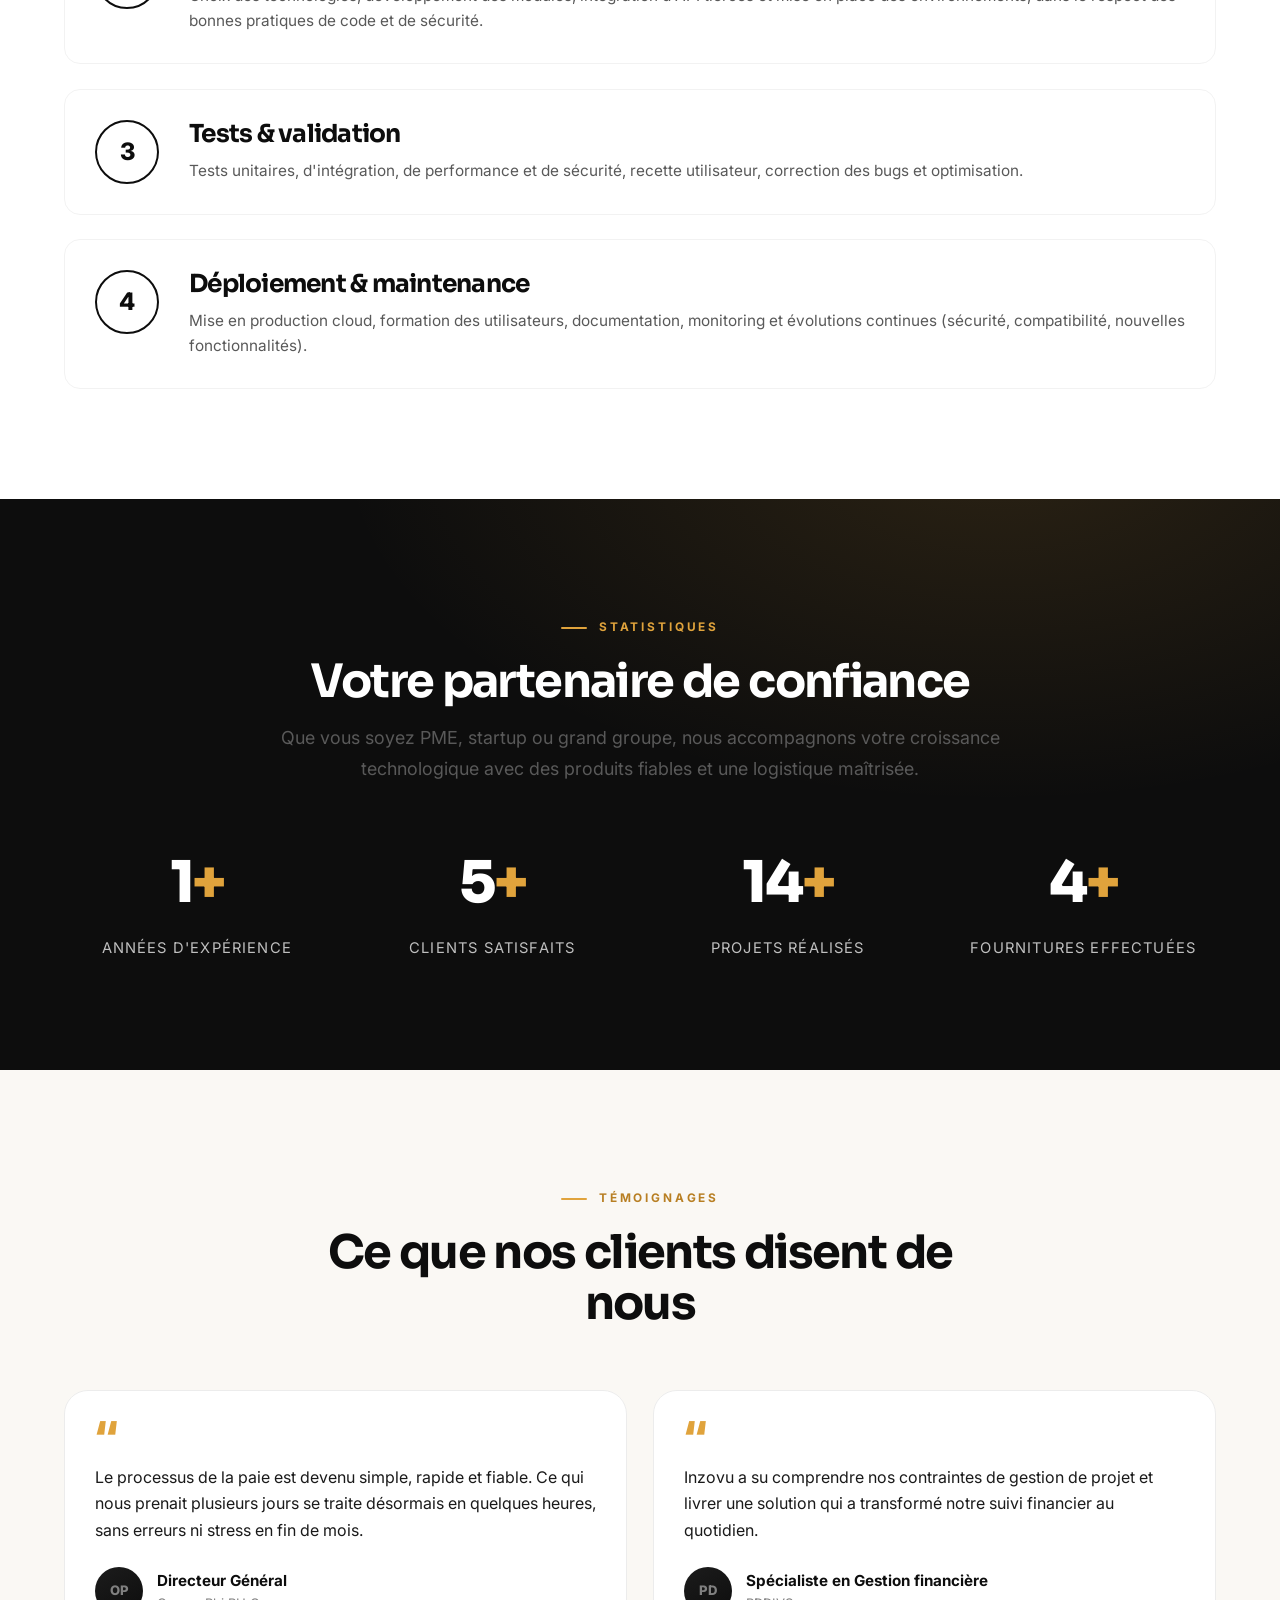
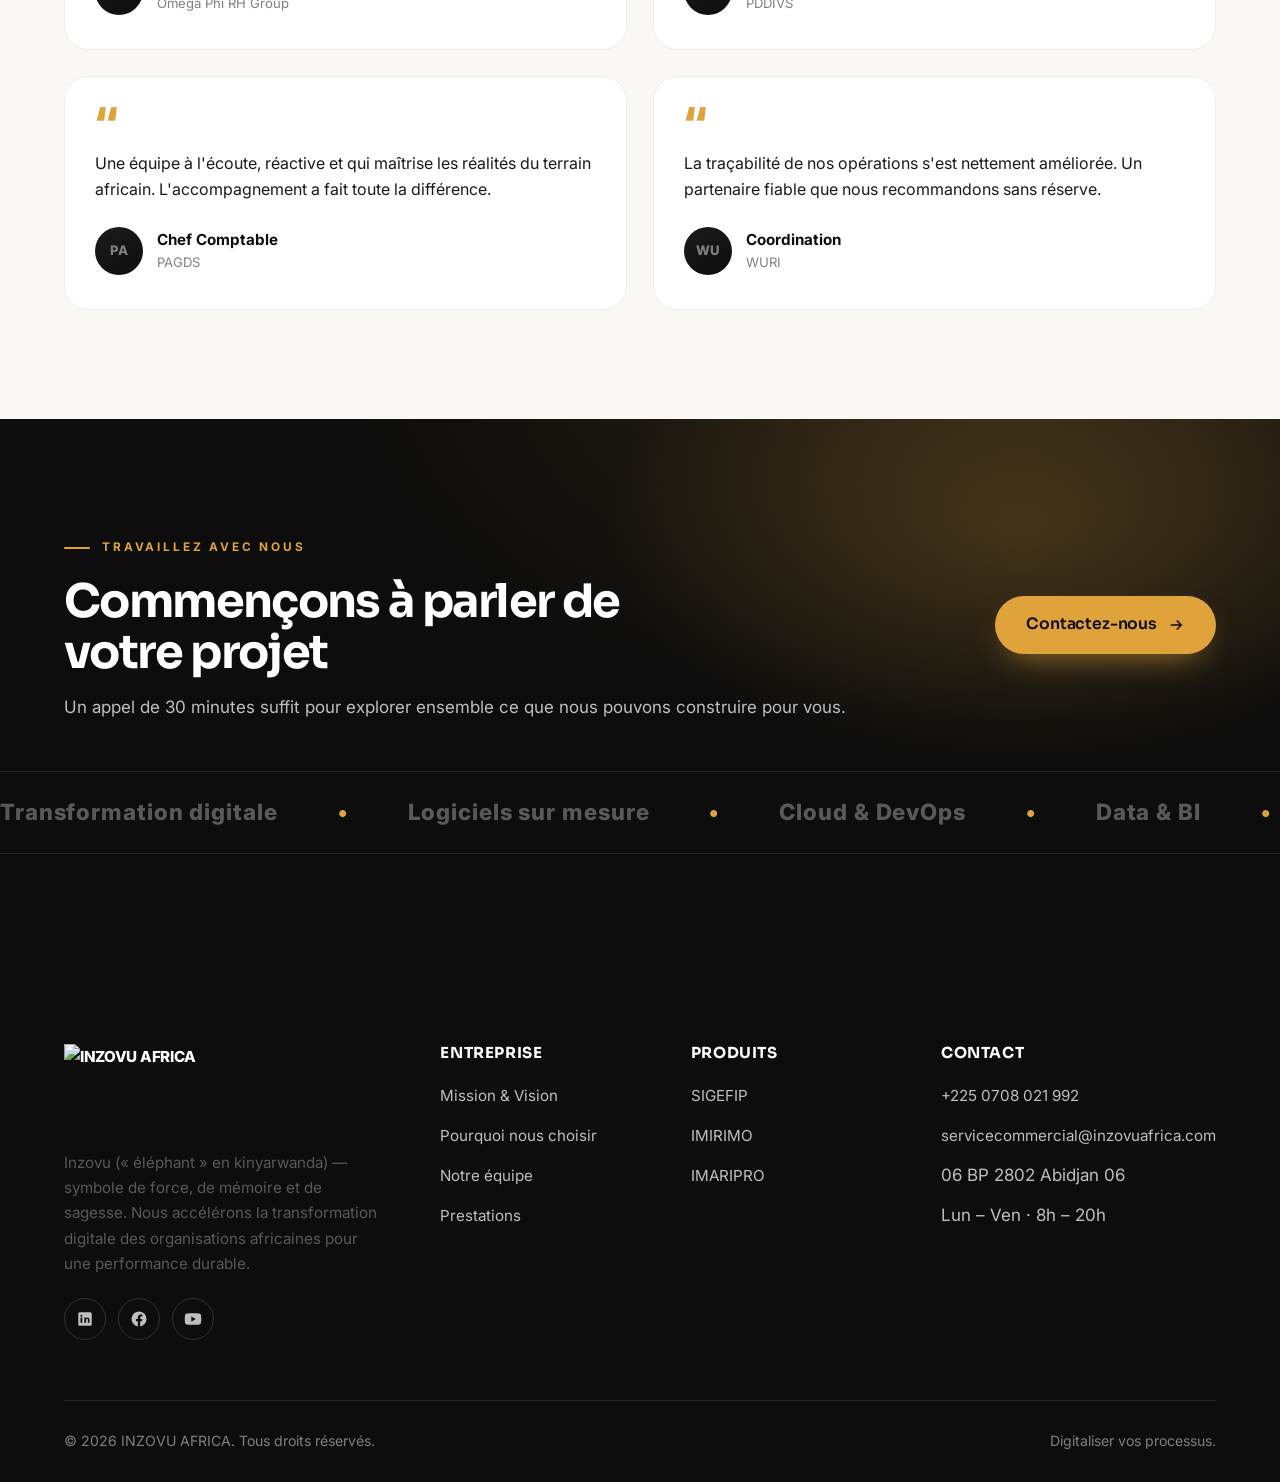
==== commit ae5934c8: "Add files via upload" ====
--- a/index.html
+++ b/index.html
@@ -256,10 +256,10 @@
         <p>Que vous soyez PME, startup ou grand groupe, nous accompagnons votre croissance technologique avec des produits fiables et une logistique maîtrisée.</p>
       </div>
       <div class="stats reveal">
-        <div class="stat"><div class="num"><span data-count="5" data-suffix="">0</span><span class="accent">+</span></div><div class="label">Années d'expérience</div></div>
-        <div class="stat"><div class="num"><span data-count="40" data-suffix="">0</span><span class="accent">+</span></div><div class="label">Clients satisfaits</div></div>
-        <div class="stat"><div class="num"><span data-count="60" data-suffix="">0</span><span class="accent">+</span></div><div class="label">Projets réalisés</div></div>
-        <div class="stat"><div class="num"><span data-count="150" data-suffix="">0</span><span class="accent">+</span></div><div class="label">Fournitures effectuées</div></div>
+        <div class="stat"><div class="num"><span data-count="2" data-suffix="">0</span><span class="accent">+</span></div><div class="label">Années d'expérience</div></div>
+        <div class="stat"><div class="num"><span data-count="6" data-suffix="">0</span><span class="accent">+</span></div><div class="label">Clients satisfaits</div></div>
+        <div class="stat"><div class="num"><span data-count="15" data-suffix="">0</span><span class="accent">+</span></div><div class="label">Projets réalisés</div></div>
+        <div class="stat"><div class="num"><span data-count="5" data-suffix="">0</span><span class="accent">+</span></div><div class="label">Fournitures effectuées</div></div>
       </div>
     </div>
   </section>
--- a/style.css
+++ b/style.css
@@ -30,6 +30,8 @@
   --shadow-sm: 0 8px 24px -16px rgba(0, 0, 0, 0.4);
   --shadow-glow: 0 30px 70px -30px rgba(224, 163, 60, 0.45);
   --transition: 0.35s cubic-bezier(0.22, 1, 0.36, 1);
+  --ease-out: cubic-bezier(0.22, 1, 0.36, 1);      /* décélération douce */
+  --ease-spring: cubic-bezier(0.34, 1.4, 0.5, 1);  /* léger dépassement */
 }
 
 /* ---------- Reset ---------- */
@@ -556,7 +558,7 @@
   color: var(--grey-500); white-space: nowrap; transition: color 0.3s;
 }
 .client-track span:hover { color: var(--black); }
-.client-track .client-logo { height: 50px; width: auto; object-fit: contain; opacity: 0.6; filter: grayscale(1); transition: opacity 0.35s, filter 0.35s; }
+.client-track .client-logo { height: 38px; width: auto; max-width: 118px; object-fit: contain; opacity: 0.55; filter: grayscale(1); transition: opacity 0.35s, filter 0.35s; }
 .client-track .client-logo:hover { opacity: 1; filter: none; }
 @keyframes clientScroll { to { transform: translateX(-50%); } }
 
@@ -644,3 +646,146 @@
 
 /* — Titre app-frame : ombre plus douce déjà OK ; hover glow léger — */
 .app-frame:hover { box-shadow: var(--shadow-glow); }
+
+/* ============================================================
+   MOTION LAYER — animations soignées (esprit Emil Kowalski)
+   Mouvement au service du sens : révélations discrètes,
+   easings ressort, feedback de clic, transitions soyeuses.
+   ============================================================ */
+
+/* Révélation au scroll — plus discrète (rise court + fondu + léger flou→net) */
+.reveal { opacity: 0; transform: translateY(14px); filter: blur(4px);
+  transition: opacity 0.55s var(--ease-out), transform 0.65s var(--ease-out), filter 0.55s var(--ease-out); will-change: opacity, transform; }
+.reveal.in { opacity: 1; transform: none; filter: none; }
+
+/* Cascade douce pour des groupes d'éléments révélés côte à côte */
+.grid .reveal:nth-child(2), .stats .reveal:nth-child(2) { transition-delay: 0.06s; }
+.grid .reveal:nth-child(3) { transition-delay: 0.12s; }
+.grid .reveal:nth-child(4) { transition-delay: 0.18s; }
+
+/* Boutons — hover en ressort + vrai feedback de pression */
+.btn { transition: background 0.3s var(--ease-out), color 0.3s var(--ease-out), transform 0.35s var(--ease-spring), box-shadow 0.35s var(--ease-out); }
+.btn:hover { transform: translateY(-2px); }
+.btn:active { transform: translateY(0) scale(0.97); transition-duration: 0.09s; }
+.btn svg { transition: transform 0.35s var(--ease-spring); }
+.btn--accent:hover svg, .btn--primary:hover svg { transform: translateX(3px); }
+
+/* Cartes / témoignages / produits — lift en ressort + pression */
+.card, .quote, .product, #produits .product { transition: transform 0.45s var(--ease-spring), box-shadow 0.45s var(--ease-out), border-color 0.35s var(--ease-out); }
+.card:hover, .quote:hover, #produits .product:hover { transform: translateY(-8px); }
+.card:active, .quote:active, #produits .product:active { transform: translateY(-3px) scale(0.995); transition-duration: 0.12s; }
+
+/* Icônes des cartes — petit rebond au survol */
+.card .ic { transition: transform 0.45s var(--ease-spring), background 0.35s var(--ease-out), color 0.35s var(--ease-out); }
+.card:hover .ic { transform: translateY(-3px) rotate(-4deg); }
+
+/* Liens « En savoir plus » — flèche qui glisse en ressort */
+.card .more svg, .more svg { transition: transform 0.4s var(--ease-spring); }
+.card:hover .more svg { transform: translateX(5px); }
+
+/* Menu déroulant — apparition plus soyeuse */
+.dropdown-menu { transition: opacity 0.28s var(--ease-out), visibility 0.28s var(--ease-out), transform 0.34s var(--ease-spring); }
+
+/* Liens de navigation — souligné animé qui grandit du centre */
+.nav-menu > li > a { position: relative; }
+.nav-menu > li > a::after { content: ""; position: absolute; left: 16px; right: 16px; bottom: 6px; height: 2px; background: var(--accent); border-radius: 2px; transform: scaleX(0); transform-origin: center; transition: transform 0.32s var(--ease-spring); opacity: 0; }
+.nav-menu > li > a:hover::after, .nav-menu > li > a.active::after { transform: scaleX(1); opacity: 1; }
+
+/* Pastilles clients / badges hero — survol vivant */
+.hero-badge { transition: transform 0.35s var(--ease-spring), border-color 0.3s var(--ease-out), background 0.3s var(--ease-out); }
+.hero-badge:hover { transform: translateY(-2px); }
+
+/* Lanceur de l'assistant IA — pression */
+.ai-launcher:active { transform: scale(0.92); transition-duration: 0.1s; }
+
+/* Champs de formulaire — focus fluide (le ring est déjà défini) */
+.field input, .field select, .field textarea { transition: border-color 0.25s var(--ease-out), box-shadow 0.25s var(--ease-out); }
+
+/* Accessibilité : couper le mouvement si l'utilisateur le demande */
+@media (prefers-reduced-motion: reduce) {
+  .reveal { opacity: 1 !important; transform: none !important; filter: none !important; transition: none !important; }
+  .btn, .card, .quote, .product, #produits .product, .card .ic, .btn svg, .more svg, .nav-menu > li > a::after, .hero-badge { transition: none !important; }
+  .btn:hover, .card:hover, .quote:hover, #produits .product:hover, .btn:active, .card:active { transform: none !important; }
+}
+
+/* ============================================================
+   MOTION LAYER v2 — polish senior
+   Barre de progression, reflet boutons, cascade par index,
+   zoom doux des visuels. Restraint = qualité.
+   ============================================================ */
+
+/* Barre de progression de lecture (fine, en haut) */
+.scroll-progress { position: fixed; top: 0; left: 0; right: 0; height: 3px; z-index: 1300;
+  background: linear-gradient(90deg, var(--accent), #f3c76a); transform: scaleX(0); transform-origin: 0 50%;
+  will-change: transform; pointer-events: none; }
+
+/* Cascade des révélations pilotée par index (--i posé en JS) */
+.reveal { transition-delay: calc(var(--i, 0) * 0.07s); }
+
+/* Zoom doux des visuels à la révélation (images, cadres, box média) */
+.app-frame.reveal, .split-media.reveal, .sc-media.reveal, .showcase .row.reveal img,
+.hero-visual.reveal { transform: translateY(16px) scale(0.965); }
+.app-frame.reveal.in, .split-media.reveal.in, .sc-media.reveal.in, .hero-visual.reveal.in { transform: none; }
+.app-frame, .split-media, .sc-media { transition: transform 0.7s var(--ease-out), box-shadow 0.4s var(--ease-out), opacity 0.7s var(--ease-out), filter 0.6s var(--ease-out); }
+
+/* Reflet qui glisse sur les boutons pleins au survol */
+.btn--accent, .btn--primary { position: relative; overflow: hidden; }
+.btn--accent > *, .btn--primary > * { position: relative; z-index: 1; }
+.btn--accent::before, .btn--primary::before { content: ""; position: absolute; top: 0; left: -120%; width: 60%; height: 100%; z-index: 0;
+  background: linear-gradient(100deg, transparent, rgba(255,255,255,0.45), transparent); transform: skewX(-18deg); transition: none; }
+.btn--accent:hover::before, .btn--primary:hover::before { animation: btnSheen 0.85s var(--ease-out); }
+@keyframes btnSheen { to { left: 130%; } }
+
+/* Carte : la barre d'accent supérieure grandit aussi sur .card au survol */
+.card { position: relative; }
+.card > .ic ~ * { position: relative; }
+
+/* Puces animées des listes de features au survol de la carte produit */
+.product ul.feats li::before { transition: transform 0.3s var(--ease-spring); }
+.product:hover ul.feats li::before { transform: scale(1.4); }
+
+/* Flèche du breadcrumb / liens internes — soulignés doux */
+.breadcrumb a, .info-item a, .f-links a { transition: color 0.25s var(--ease-out); }
+
+@media (prefers-reduced-motion: reduce) {
+  .scroll-progress { display: none !important; }
+  .app-frame.reveal, .split-media.reveal, .sc-media.reveal, .hero-visual.reveal { transform: none !important; }
+  .btn--accent::before, .btn--primary::before { display: none !important; }
+  .reveal { transition-delay: 0s !important; }
+}
+
+/* ============================================================
+   WhatsApp — bouton flottant (click-to-chat) + bouton formulaire
+   ============================================================ */
+.wa-fab {
+  position: fixed; left: 22px; bottom: 22px; z-index: 1200;
+  display: inline-flex; align-items: center; gap: 0; overflow: hidden;
+  height: 58px; width: 58px; padding: 0; border-radius: 100px;
+  background: #25D366; color: #fff; text-decoration: none;
+  box-shadow: 0 14px 34px -10px rgba(37,211,102,0.6);
+  transition: width 0.4s var(--ease-spring), background 0.3s var(--ease-out), transform 0.3s var(--ease-out);
+  white-space: nowrap;
+}
+.wa-fab svg { width: 30px; height: 30px; flex: none; margin: 14px; }
+.wa-fab .wa-label { opacity: 0; max-width: 0; font-weight: 600; font-size: 0.95rem; transition: opacity 0.3s var(--ease-out), max-width 0.4s var(--ease-out); }
+.wa-fab:hover { width: 210px; }
+.wa-fab:hover .wa-label { opacity: 1; max-width: 160px; padding-right: 20px; }
+.wa-fab:active { transform: scale(0.94); }
+.wa-fab::after {
+  content: ""; position: absolute; inset: 0; border-radius: 100px;
+  box-shadow: 0 0 0 0 rgba(37,211,102,0.5); animation: waPulse 2.6s ease-out infinite; pointer-events: none;
+}
+@keyframes waPulse { 0% { box-shadow: 0 0 0 0 rgba(37,211,102,0.5); } 70% { box-shadow: 0 0 0 16px rgba(37,211,102,0); } 100% { box-shadow: 0 0 0 0 rgba(37,211,102,0); } }
+body.nav-open .wa-fab { opacity: 0; pointer-events: none; }
+
+/* Bouton WhatsApp dans le formulaire de contact */
+.btn--wa { background: #25D366; color: #fff; border-color: #25D366; }
+.btn--wa:hover { background: #1da851; color: #fff; border-color: #1da851; transform: translateY(-2px); }
+.btn--wa svg { width: 20px; height: 20px; }
+.form-or { text-align: center; font-size: 0.82rem; color: var(--grey-500); margin: 14px 0 4px; letter-spacing: 0.06em; text-transform: uppercase; }
+
+@media (max-width: 620px) {
+  .wa-fab { left: 16px; bottom: 16px; height: 52px; width: 52px; }
+  .wa-fab svg { width: 26px; height: 26px; margin: 13px; }
+}
+@media (prefers-reduced-motion: reduce) { .wa-fab::after { animation: none !important; } }
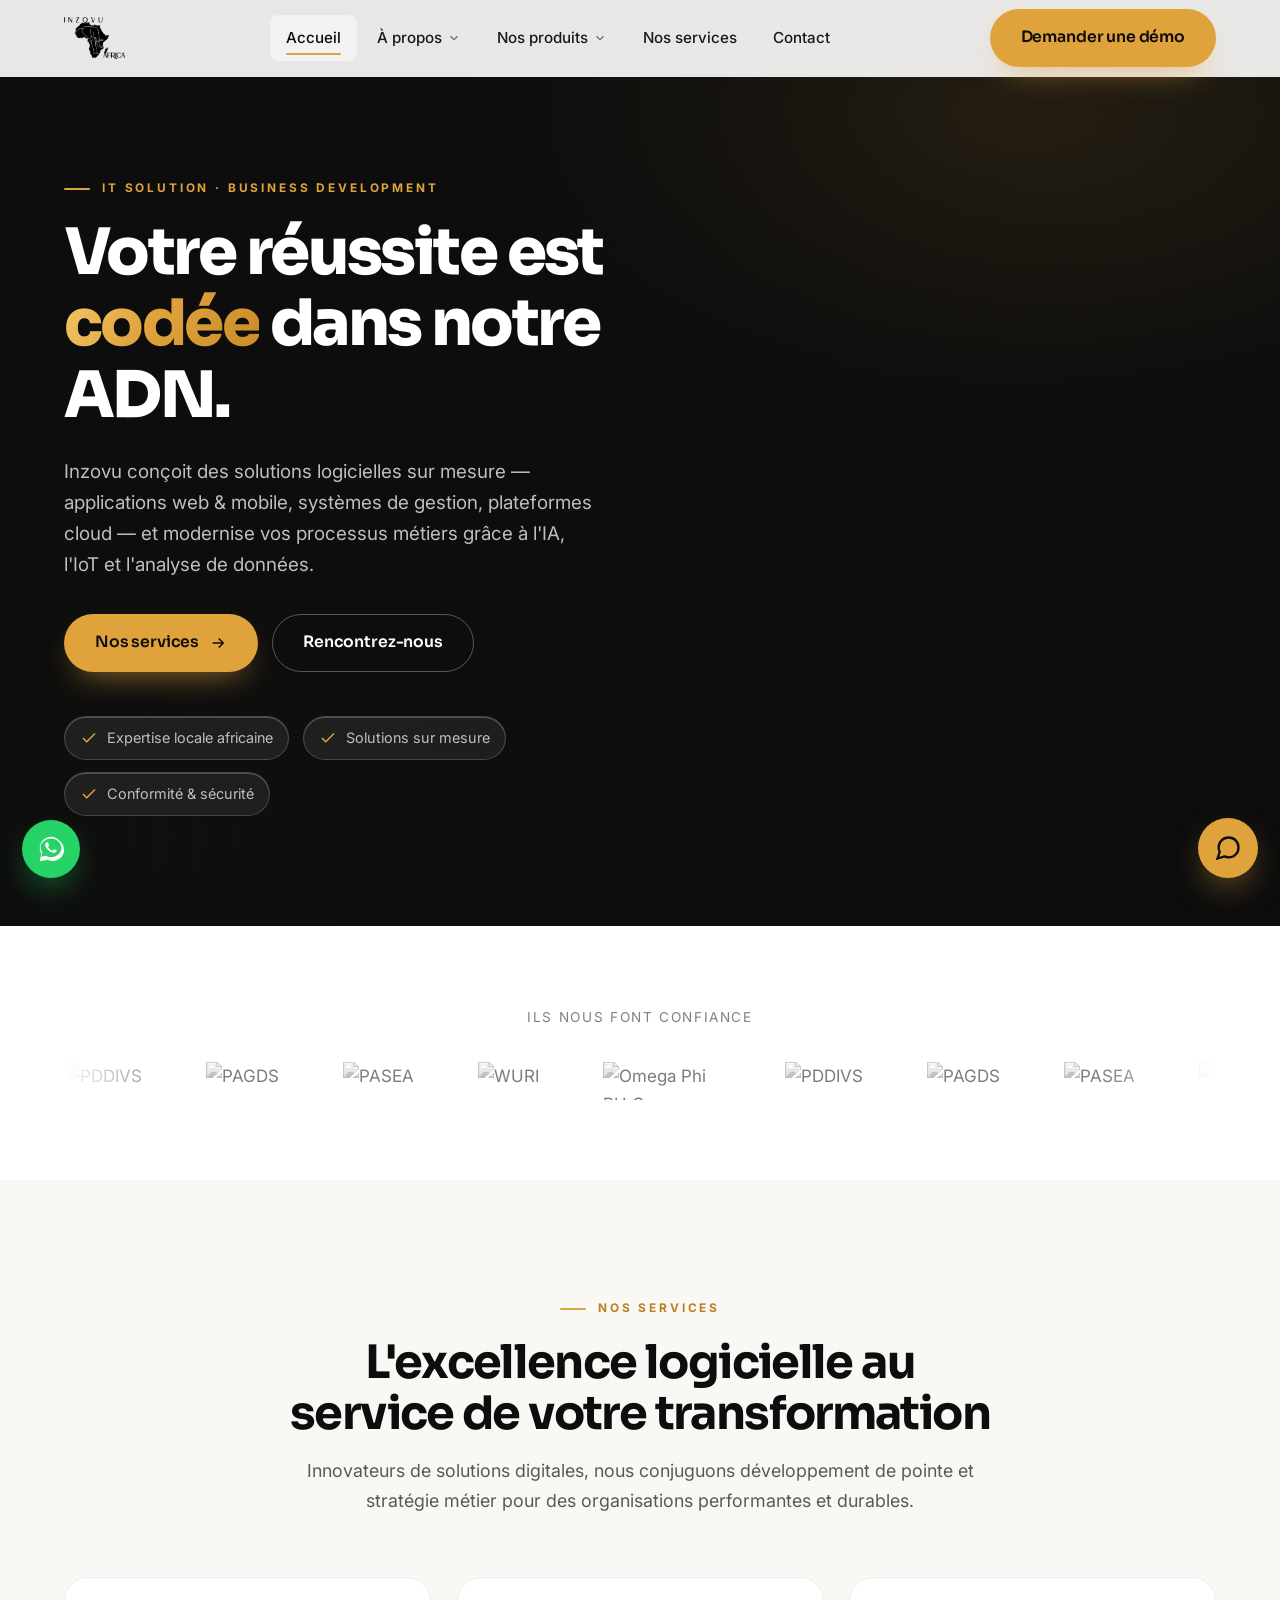
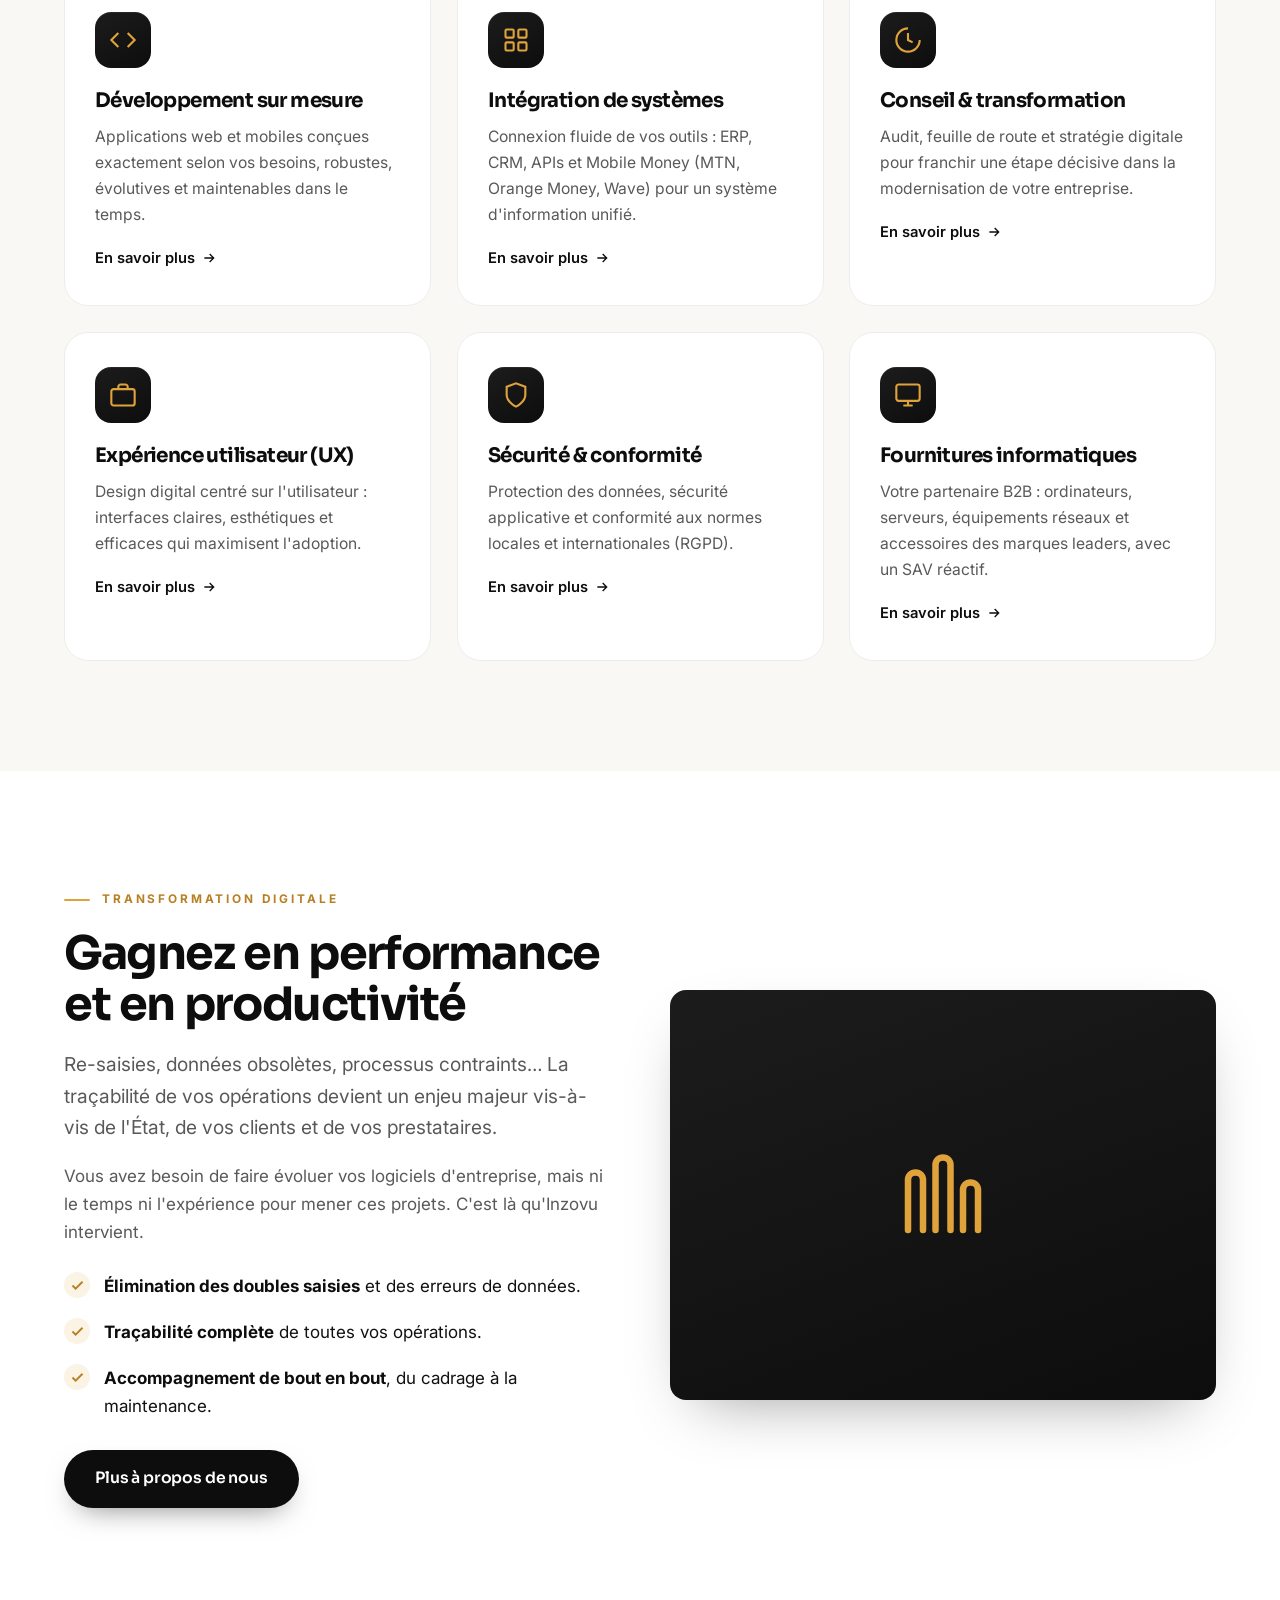
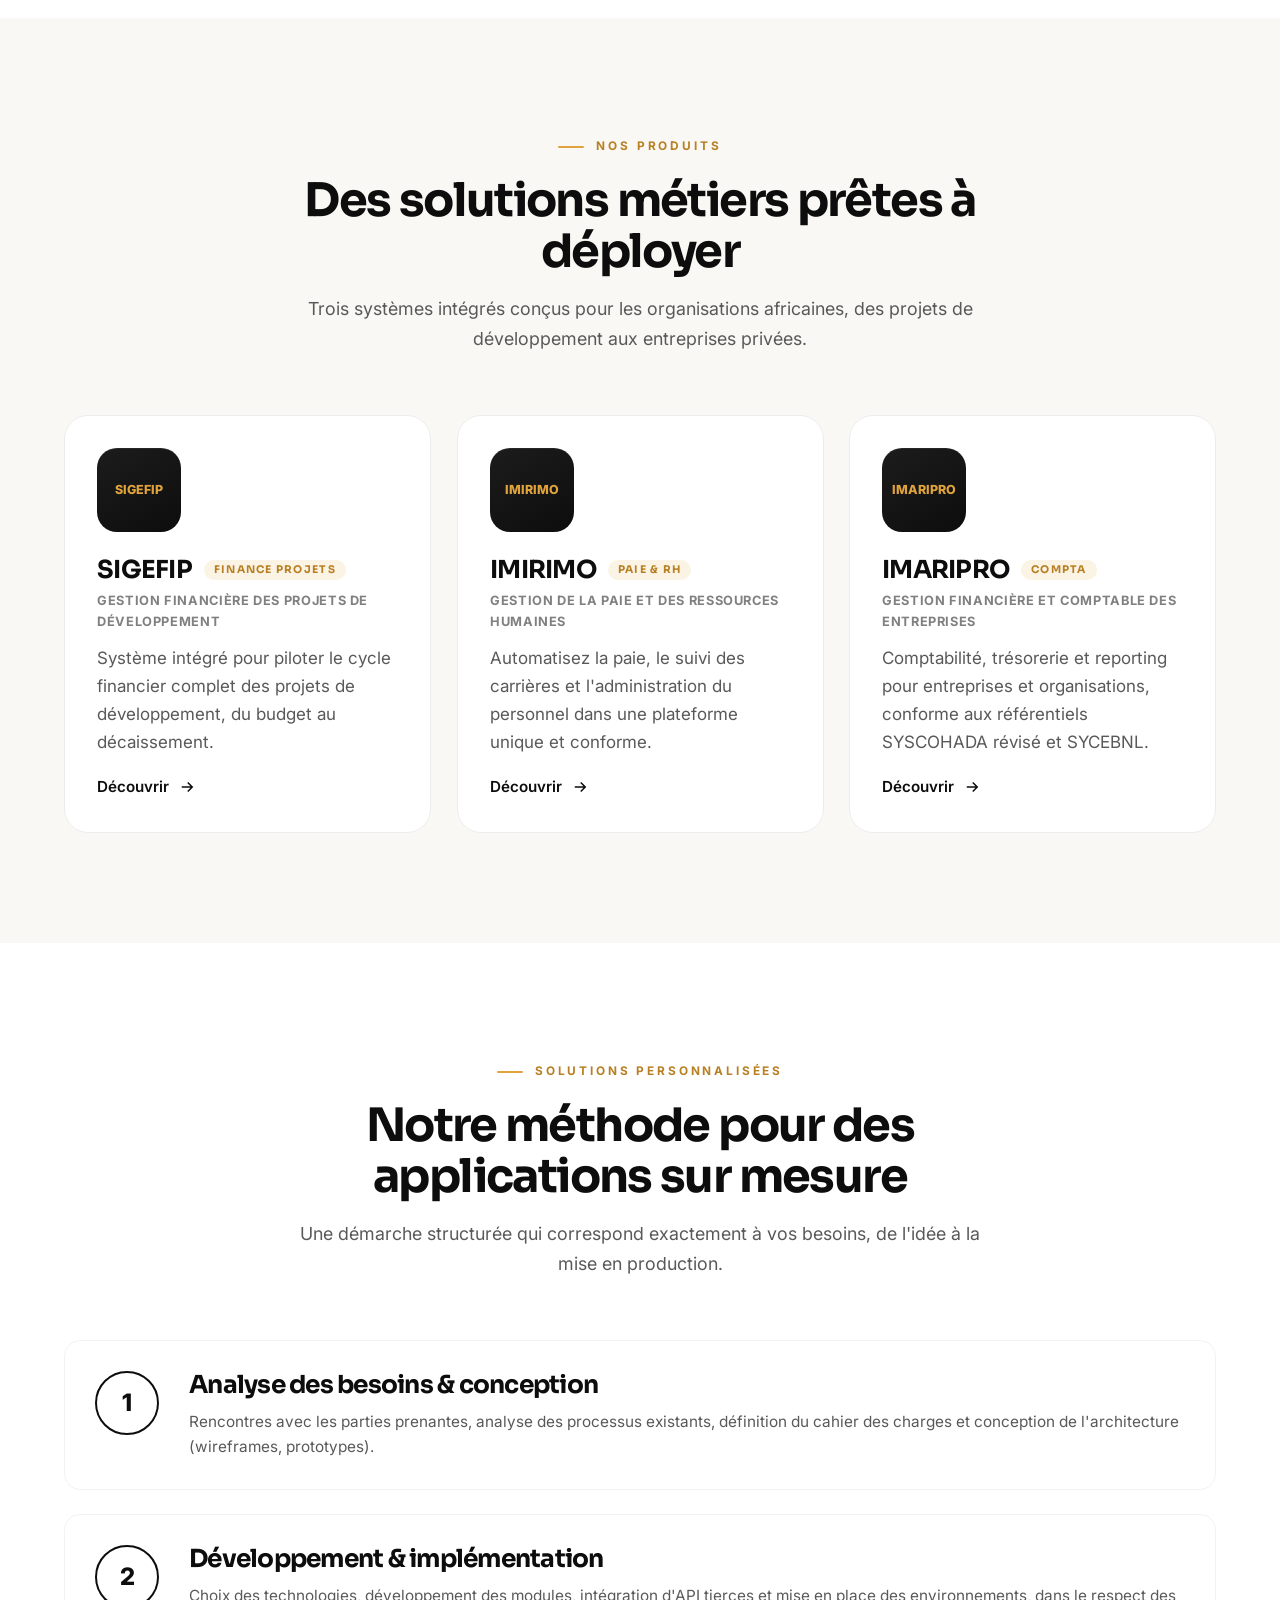
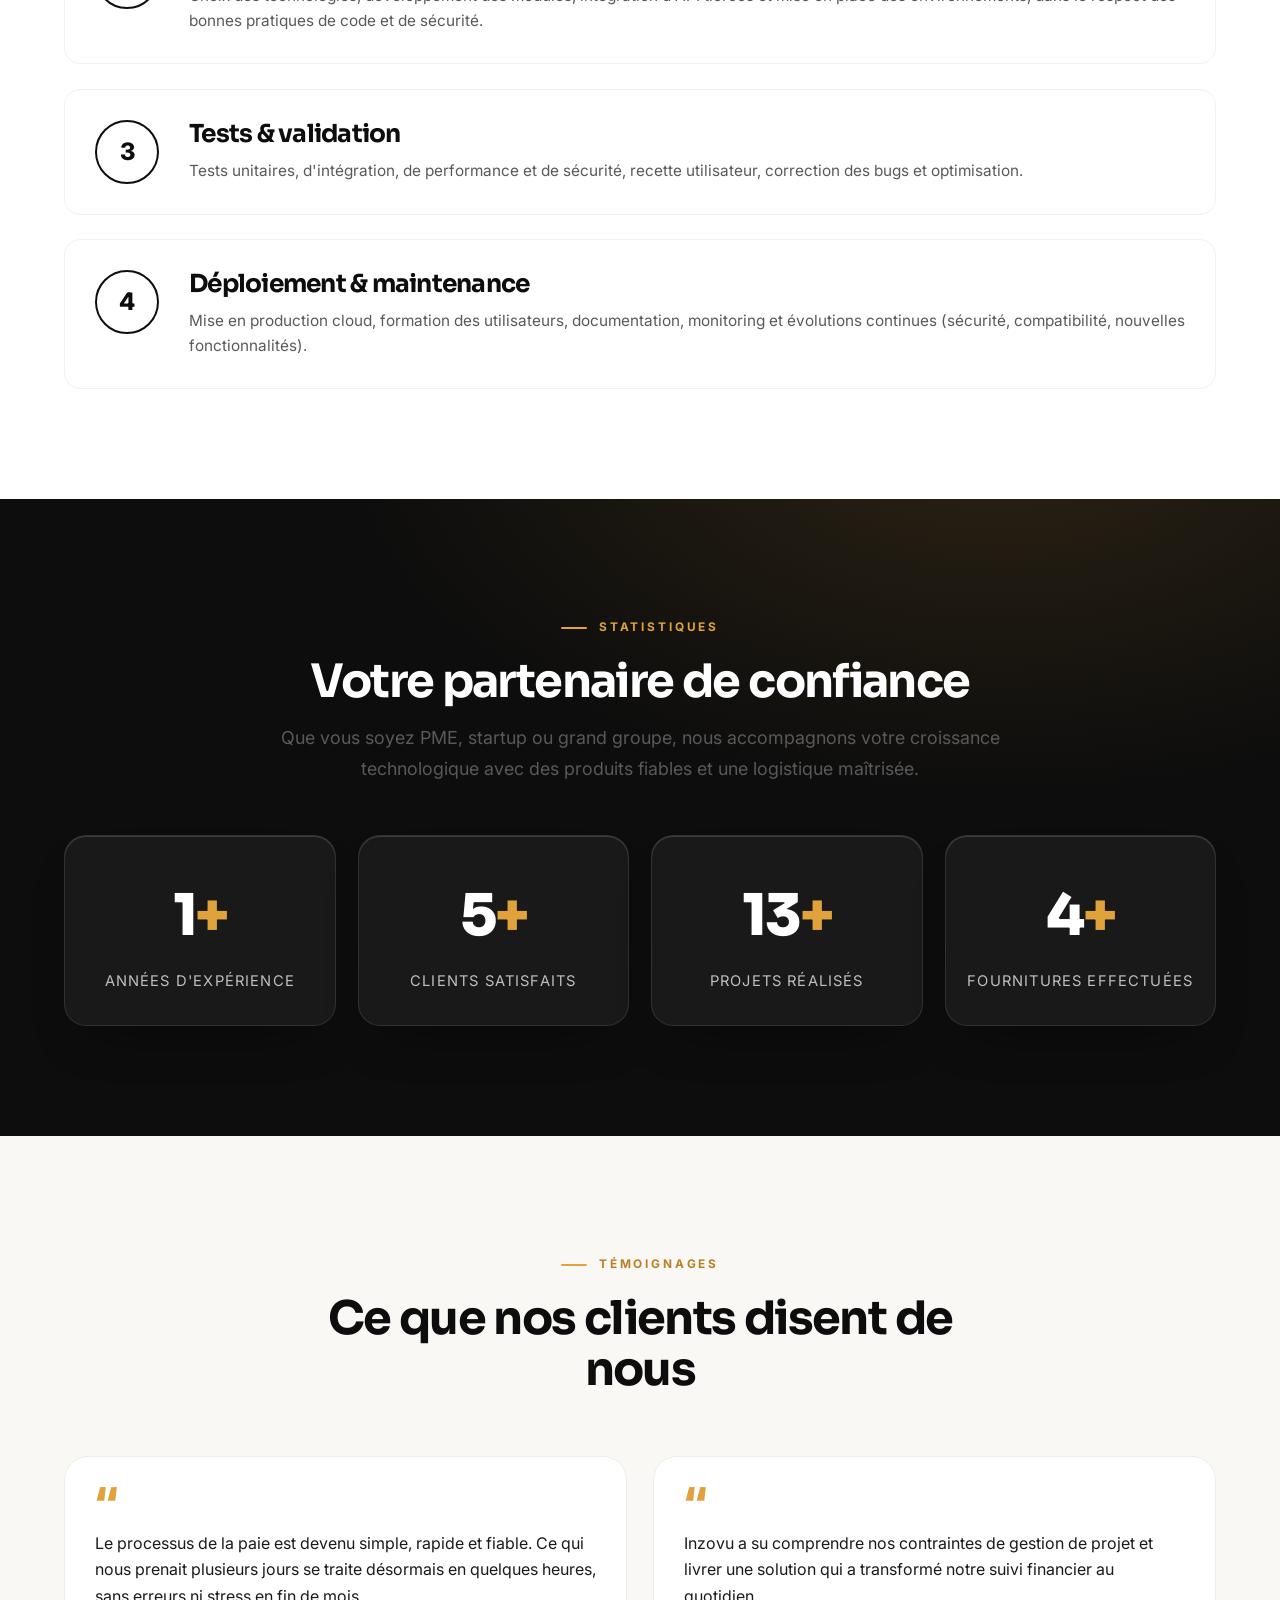
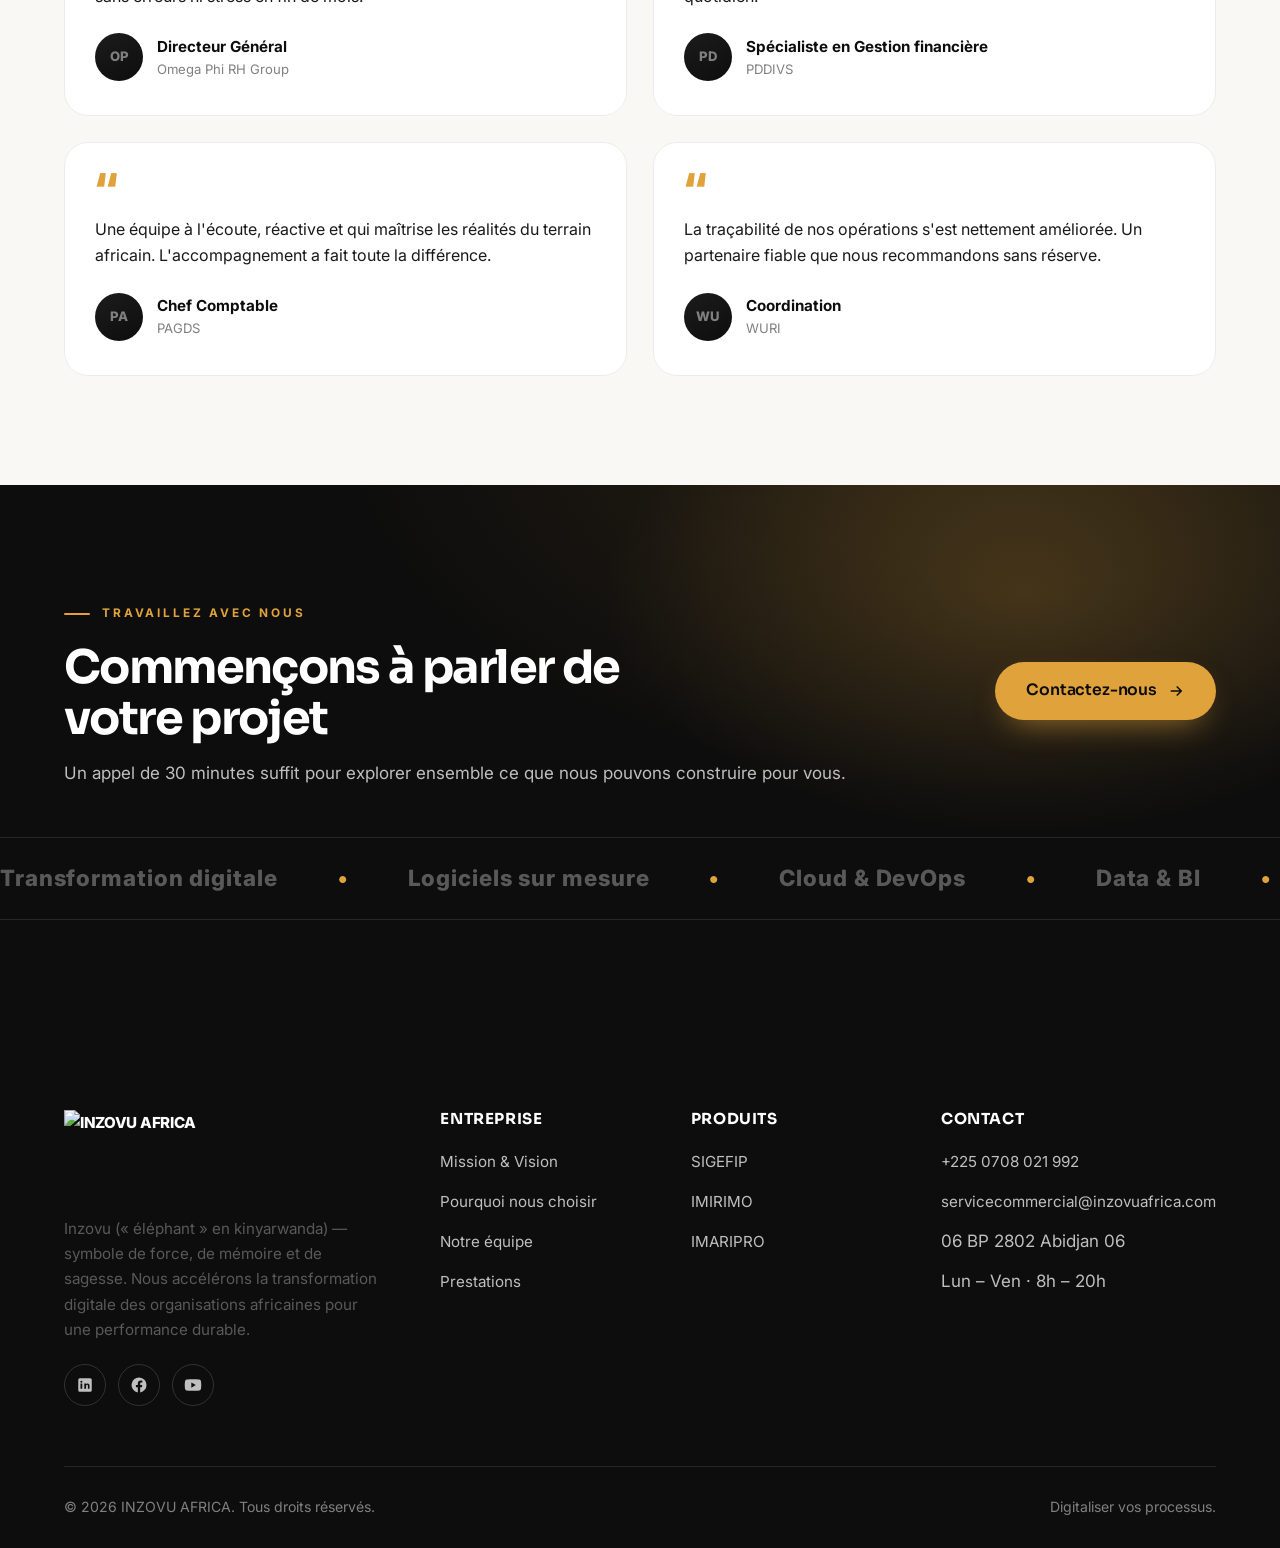
==== commit 41e78bde: "Add files via upload" ====
--- a/index.html
+++ b/index.html
@@ -17,7 +17,7 @@
   <header class="site-header">
     <div class="container nav">
       <a href="index.html" class="brand" aria-label="Inzovu Africa — accueil">
-        <img class="brand-logo" src="https://inzovu.africa/wp-content/uploads/2025/02/logo.jpg" alt="INZOVU AFRICA" />
+        <img class="brand-logo" src="logo-inzovu-dark.png" alt="INZOVU AFRICA" />
       </a>
 
       <nav>
--- a/style.css
+++ b/style.css
@@ -127,7 +127,7 @@
 .brand small { display: block; font-size: 0.62rem; font-weight: 600; letter-spacing: 0.22em; color: var(--grey-500); text-transform: uppercase; }
 .brand-logo { height: 46px; width: auto; display: block; }
 .site-header { background: rgba(255,255,255,0.95); }
-.site-header .brand-logo { height: 46px; filter: invert(1); }
+.site-header .brand-logo { height: 42px; filter: none; }
 .footer-brand .brand-logo { height: 70px; margin-bottom: 18px; mix-blend-mode: lighten; }
 @media (max-width: 620px) { .brand-logo { height: 38px; } }
 
@@ -789,3 +789,70 @@
   .wa-fab svg { width: 26px; height: 26px; margin: 13px; }
 }
 @media (prefers-reduced-motion: reduce) { .wa-fab::after { animation: none !important; } }
+
+/* ============================================================
+   CRISTAL GLASS — verre dépoli ciblé (hero, en-tête, zones sombres)
+   Appliqué avec retenue ; le reste du site reste net.
+   ============================================================ */
+
+/* En-tête : barre claire nette (verre léger, sans effet "bande grise") */
+.site-header {
+  background: rgba(255, 255, 255, 0.9);
+  -webkit-backdrop-filter: saturate(160%) blur(16px);
+  backdrop-filter: saturate(160%) blur(16px);
+}
+.site-header.scrolled {
+  background: rgba(255, 255, 255, 0.95);
+  border-bottom-color: rgba(0, 0, 0, 0.06);
+}
+
+/* Badges du hero : pastilles en verre dépoli */
+.hero-badge {
+  background: rgba(255, 255, 255, 0.07);
+  border-color: rgba(255, 255, 255, 0.18);
+  -webkit-backdrop-filter: blur(10px) saturate(140%);
+  backdrop-filter: blur(10px) saturate(140%);
+  box-shadow: inset 0 1px 0 rgba(255, 255, 255, 0.22);
+}
+.hero-badge:hover { background: rgba(224, 163, 60, 0.12); border-color: rgba(224, 163, 60, 0.5); }
+
+/* Statistiques : tuiles de verre sur fond sombre */
+.section--dark .stats { gap: 22px; }
+.section--dark .stat {
+  padding: 32px 18px; border-radius: 22px;
+  background: rgba(255, 255, 255, 0.05);
+  border: 1px solid rgba(255, 255, 255, 0.10);
+  -webkit-backdrop-filter: blur(16px) saturate(140%);
+  backdrop-filter: blur(16px) saturate(140%);
+  box-shadow: inset 0 1px 0 rgba(255, 255, 255, 0.16), 0 26px 54px -32px rgba(0, 0, 0, 0.65);
+  transition: transform 0.5s var(--ease-spring), background 0.35s var(--ease-out), border-color 0.35s var(--ease-out);
+}
+.section--dark .stat:hover {
+  transform: translateY(-6px);
+  background: rgba(255, 255, 255, 0.09);
+  border-color: rgba(224, 163, 60, 0.45);
+}
+
+/* CTA sombre : liseré de verre sur le conteneur si présent */
+.cta-band .glass-panel, .section--dark .glass-panel {
+  background: rgba(255, 255, 255, 0.06);
+  border: 1px solid rgba(255, 255, 255, 0.12);
+  -webkit-backdrop-filter: blur(14px) saturate(140%);
+  backdrop-filter: blur(14px) saturate(140%);
+  border-radius: 22px;
+}
+
+/* Assistant IA & panneau : fine touche de verre */
+.ai-panel { background: rgba(255, 255, 255, 0.85); -webkit-backdrop-filter: blur(18px) saturate(160%); backdrop-filter: blur(18px) saturate(160%); }
+.ai-msgs { background: rgba(248, 248, 248, 0.7); }
+
+/* Repli si backdrop-filter non supporté : on garde des fonds lisibles */
+@supports not ((-webkit-backdrop-filter: blur(1px)) or (backdrop-filter: blur(1px))) {
+  .site-header { background: rgba(255, 255, 255, 0.97); }
+  .section--dark .stat { background: rgba(255, 255, 255, 0.08); }
+  .ai-panel { background: #fff; }
+}
+
+@media (max-width: 620px) {
+  .section--dark .stat { padding: 24px 12px; border-radius: 18px; }
+}
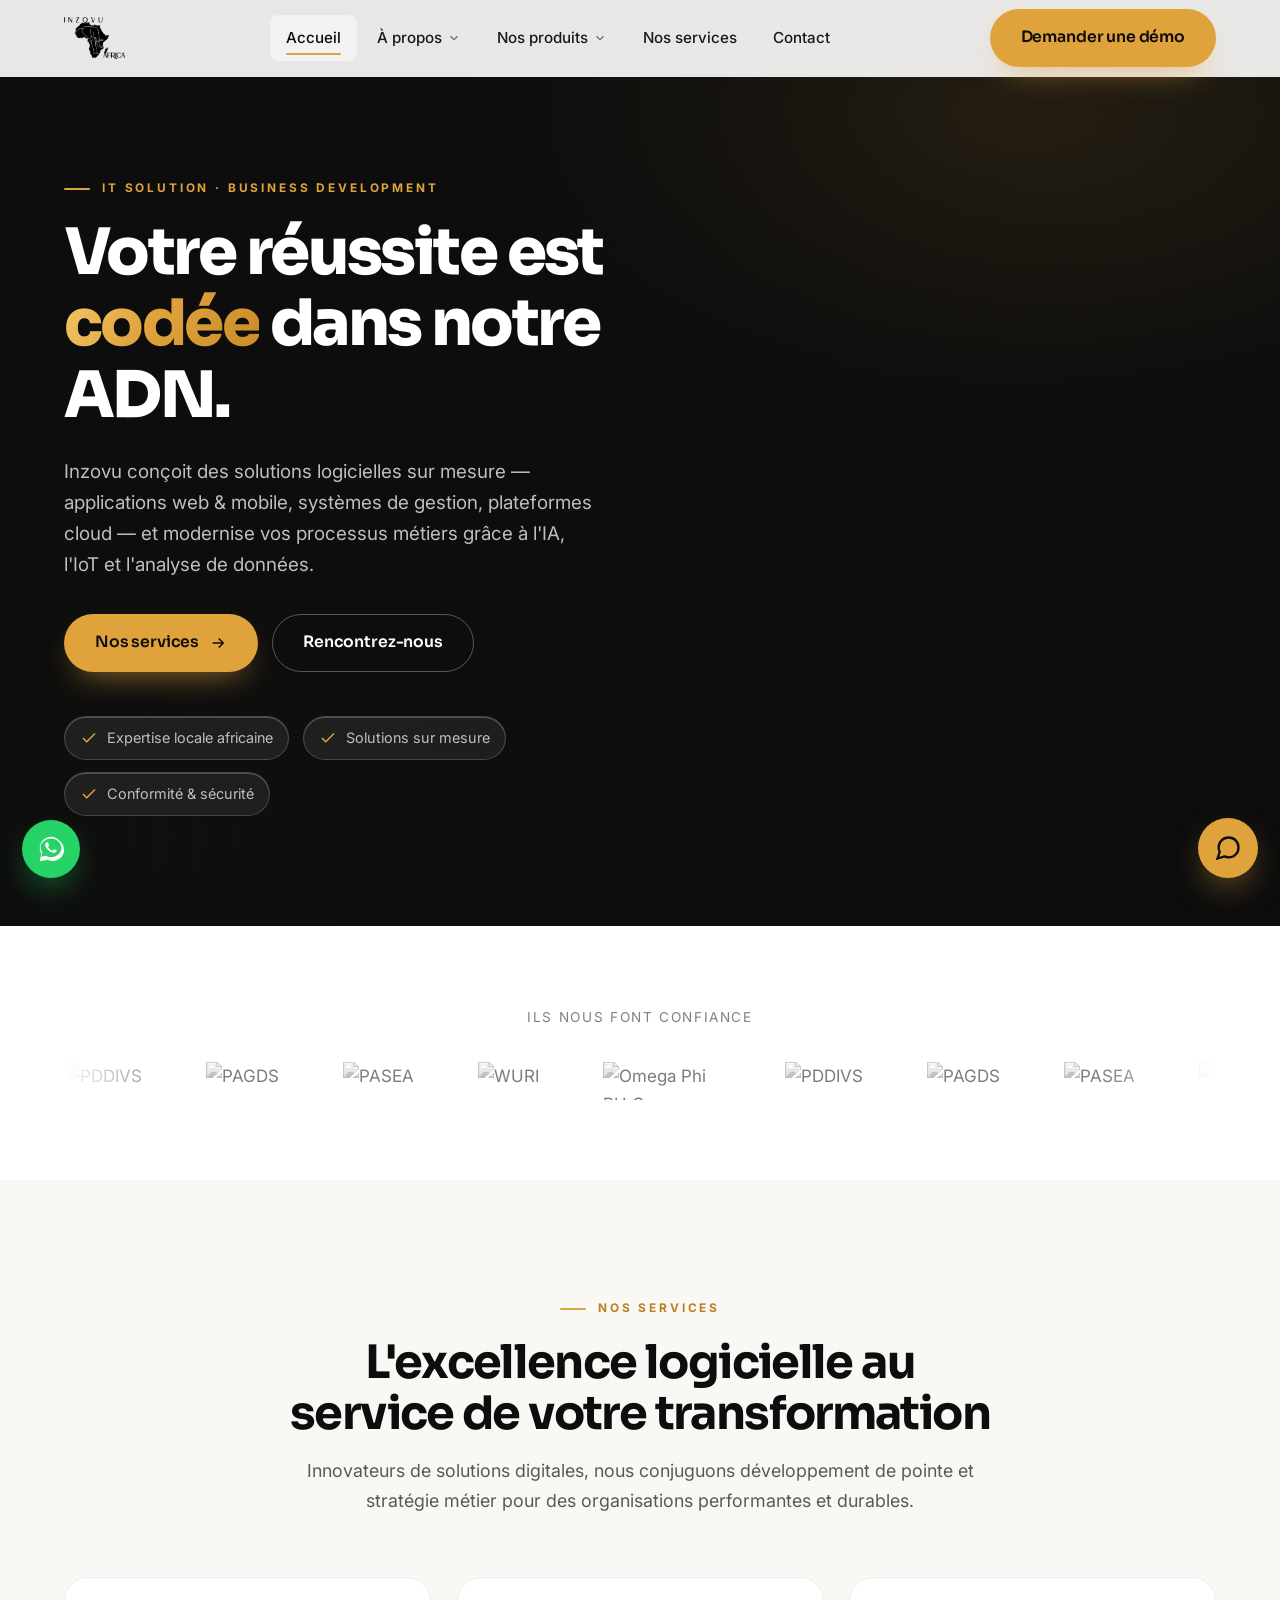
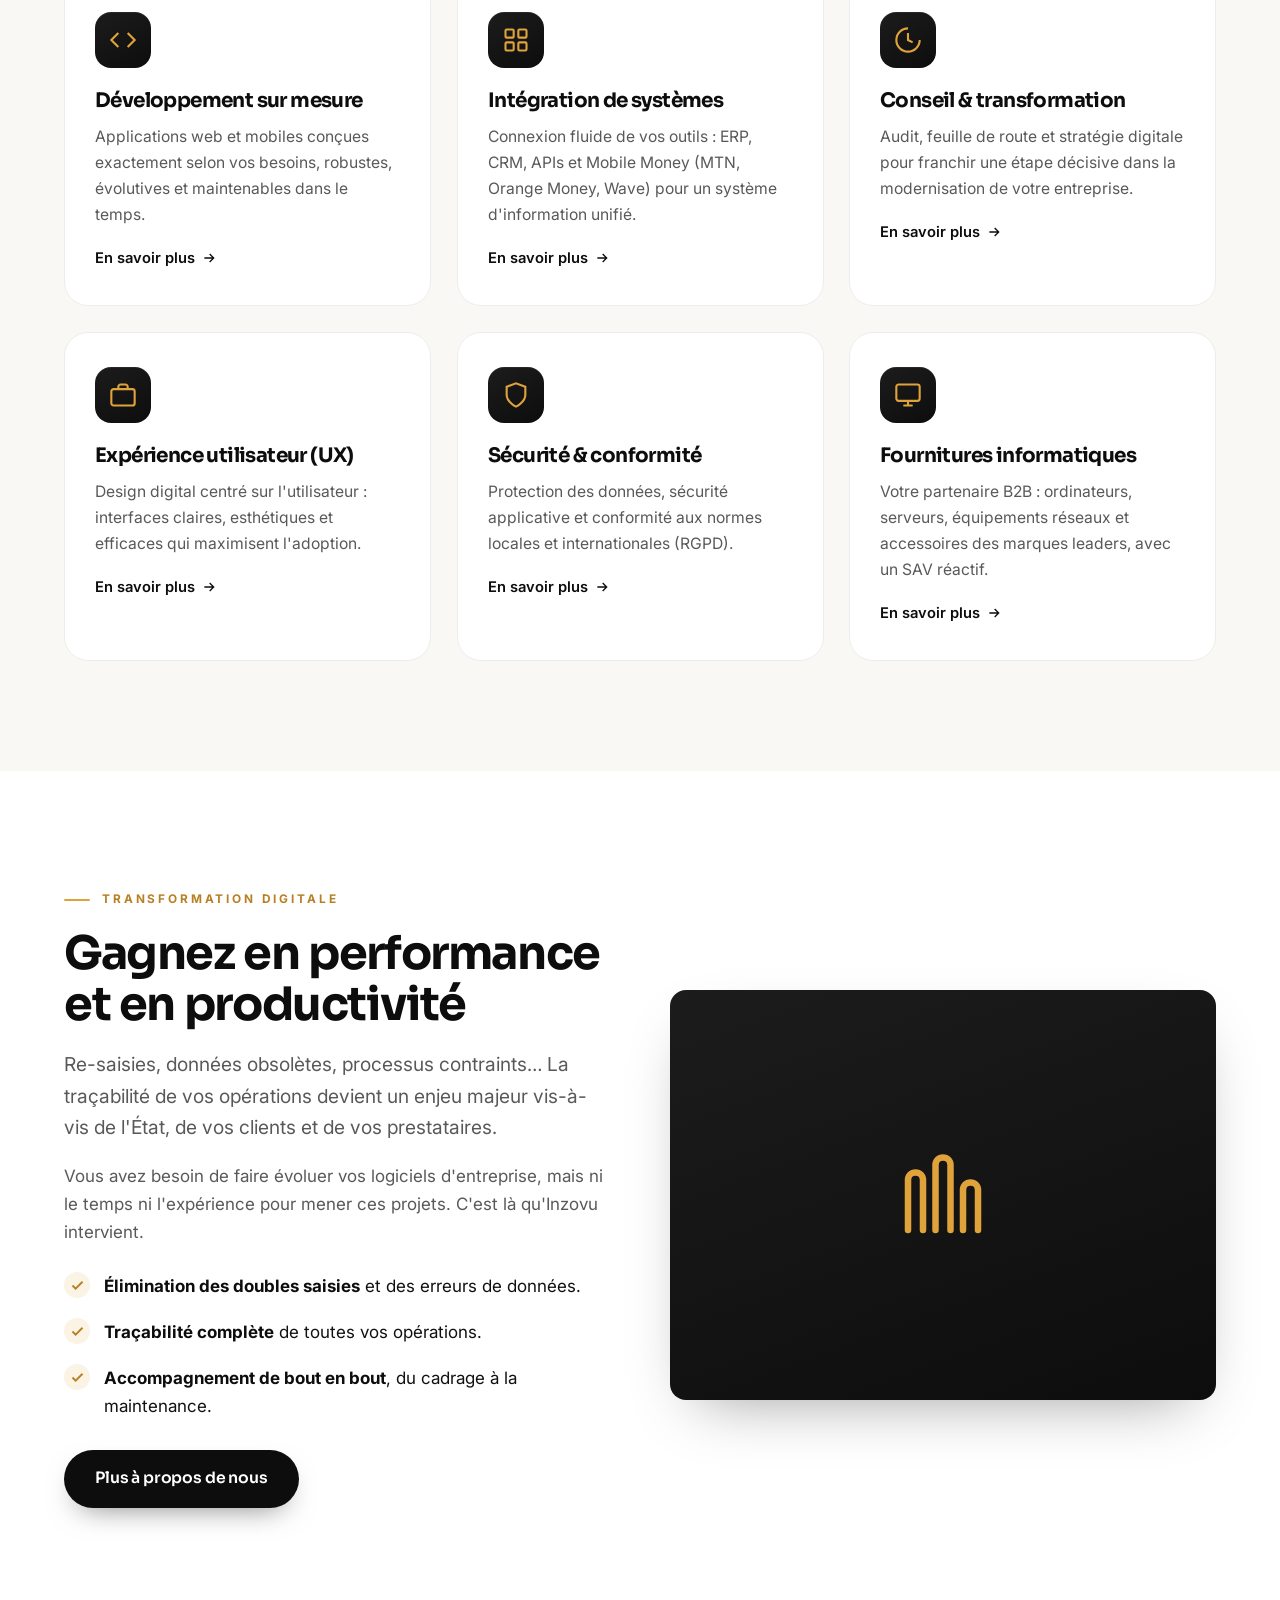
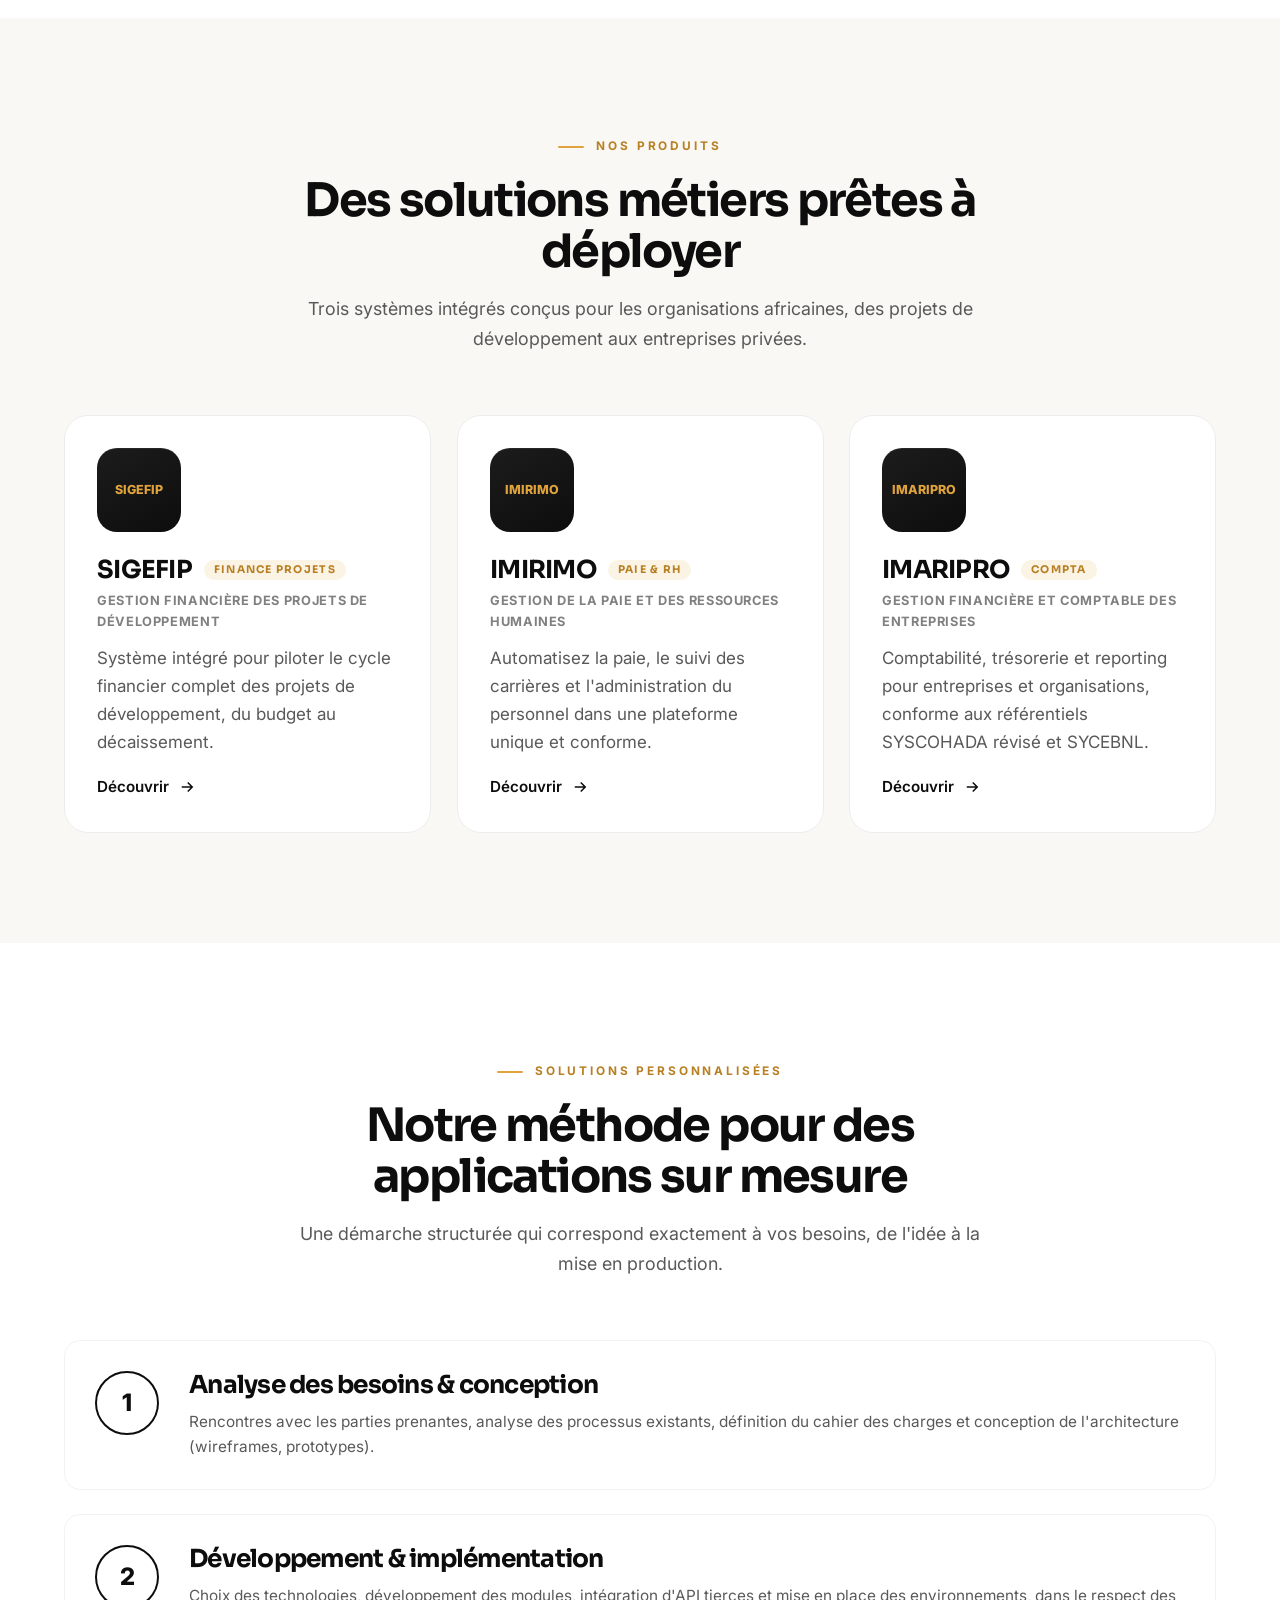
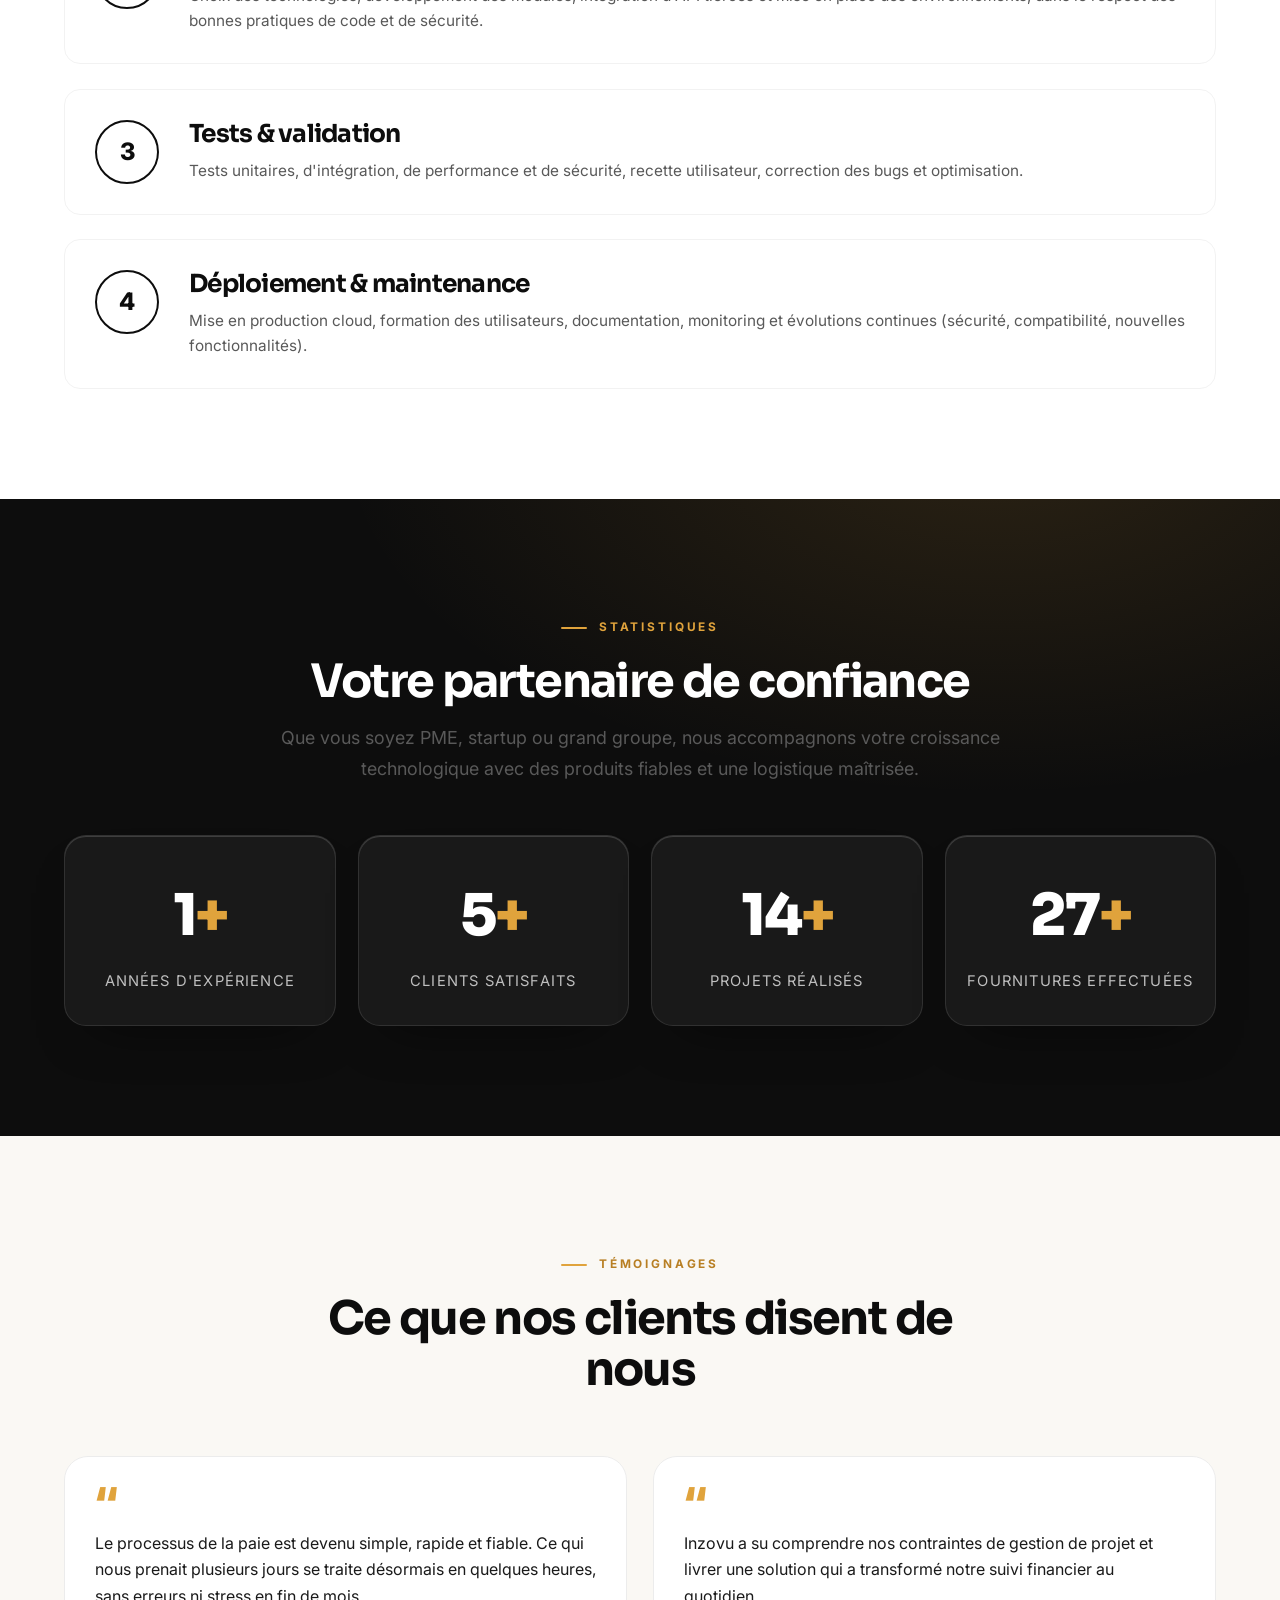
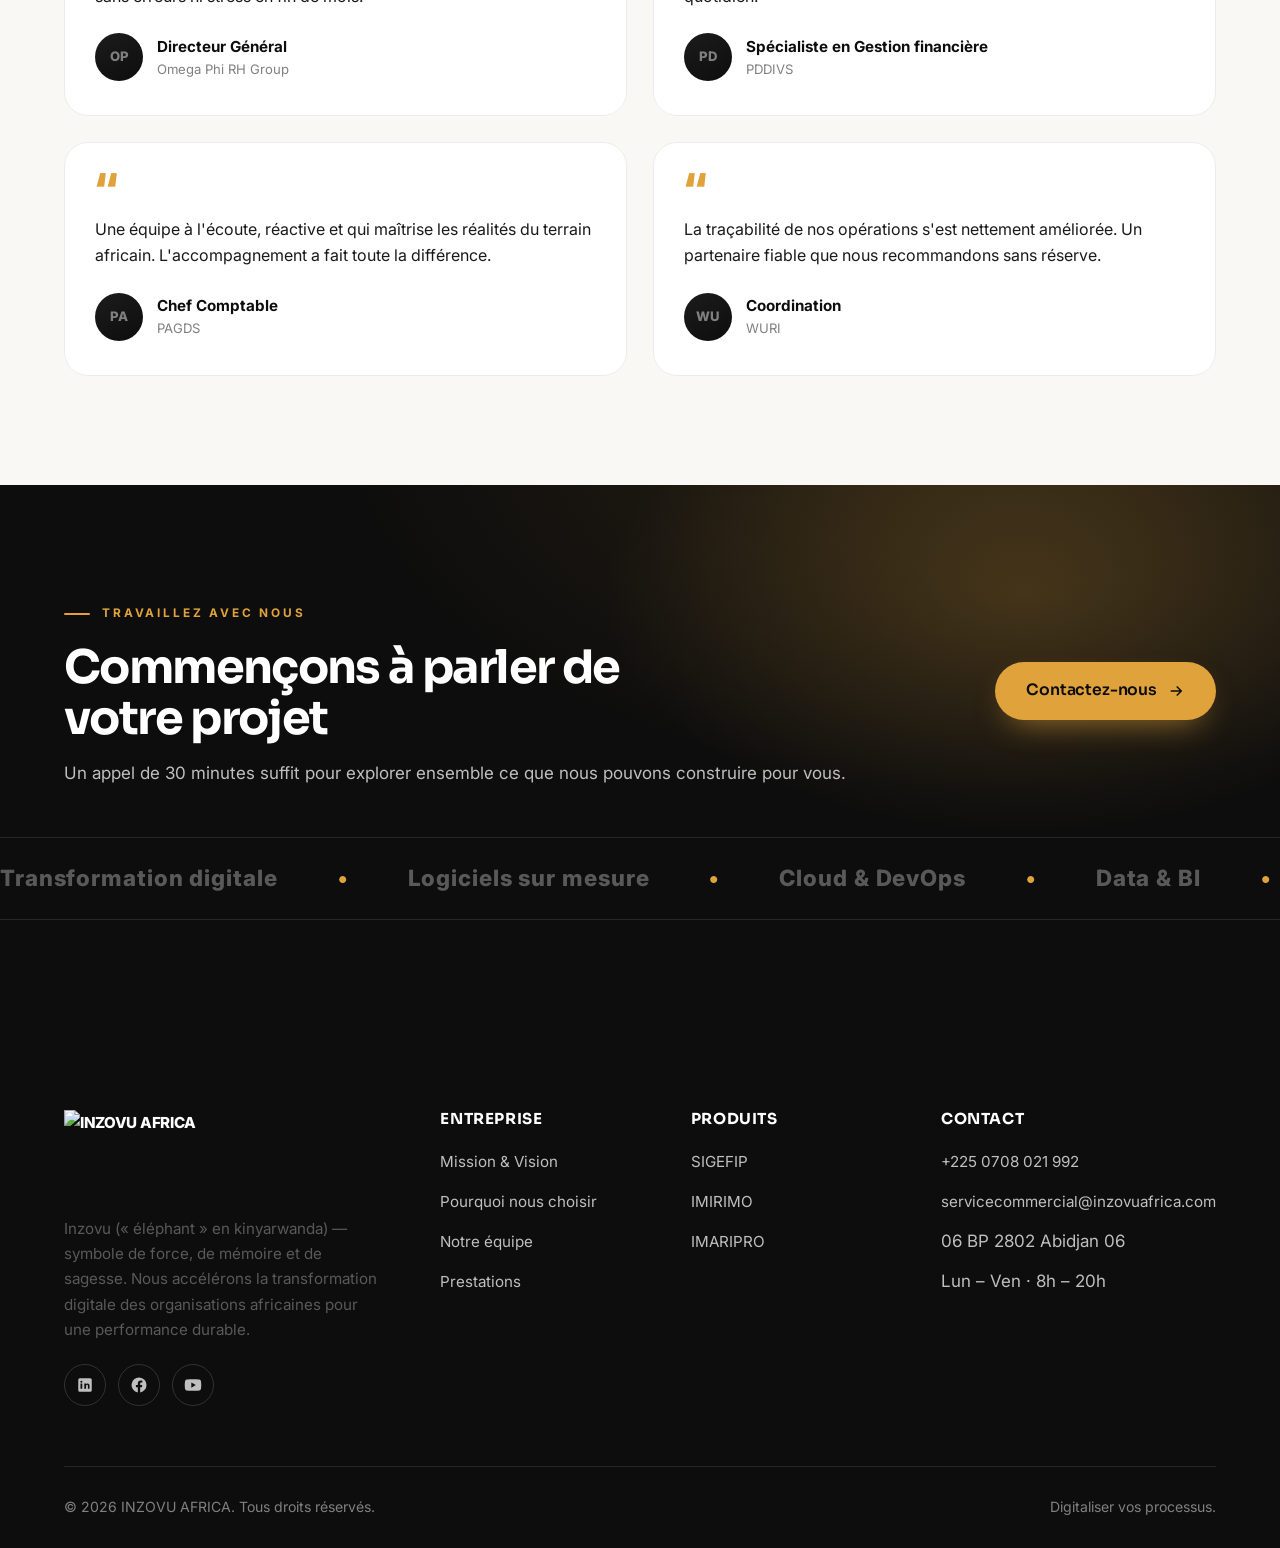
==== commit b615a487: "Add files via upload" ====
--- a/index.html
+++ b/index.html
@@ -259,7 +259,7 @@
         <div class="stat"><div class="num"><span data-count="2" data-suffix="">0</span><span class="accent">+</span></div><div class="label">Années d'expérience</div></div>
         <div class="stat"><div class="num"><span data-count="6" data-suffix="">0</span><span class="accent">+</span></div><div class="label">Clients satisfaits</div></div>
         <div class="stat"><div class="num"><span data-count="15" data-suffix="">0</span><span class="accent">+</span></div><div class="label">Projets réalisés</div></div>
-        <div class="stat"><div class="num"><span data-count="5" data-suffix="">0</span><span class="accent">+</span></div><div class="label">Fournitures effectuées</div></div>
+        <div class="stat"><div class="num"><span data-count="28" data-suffix="">0</span><span class="accent">+</span></div><div class="label">Fournitures effectuées</div></div>
       </div>
     </div>
   </section>
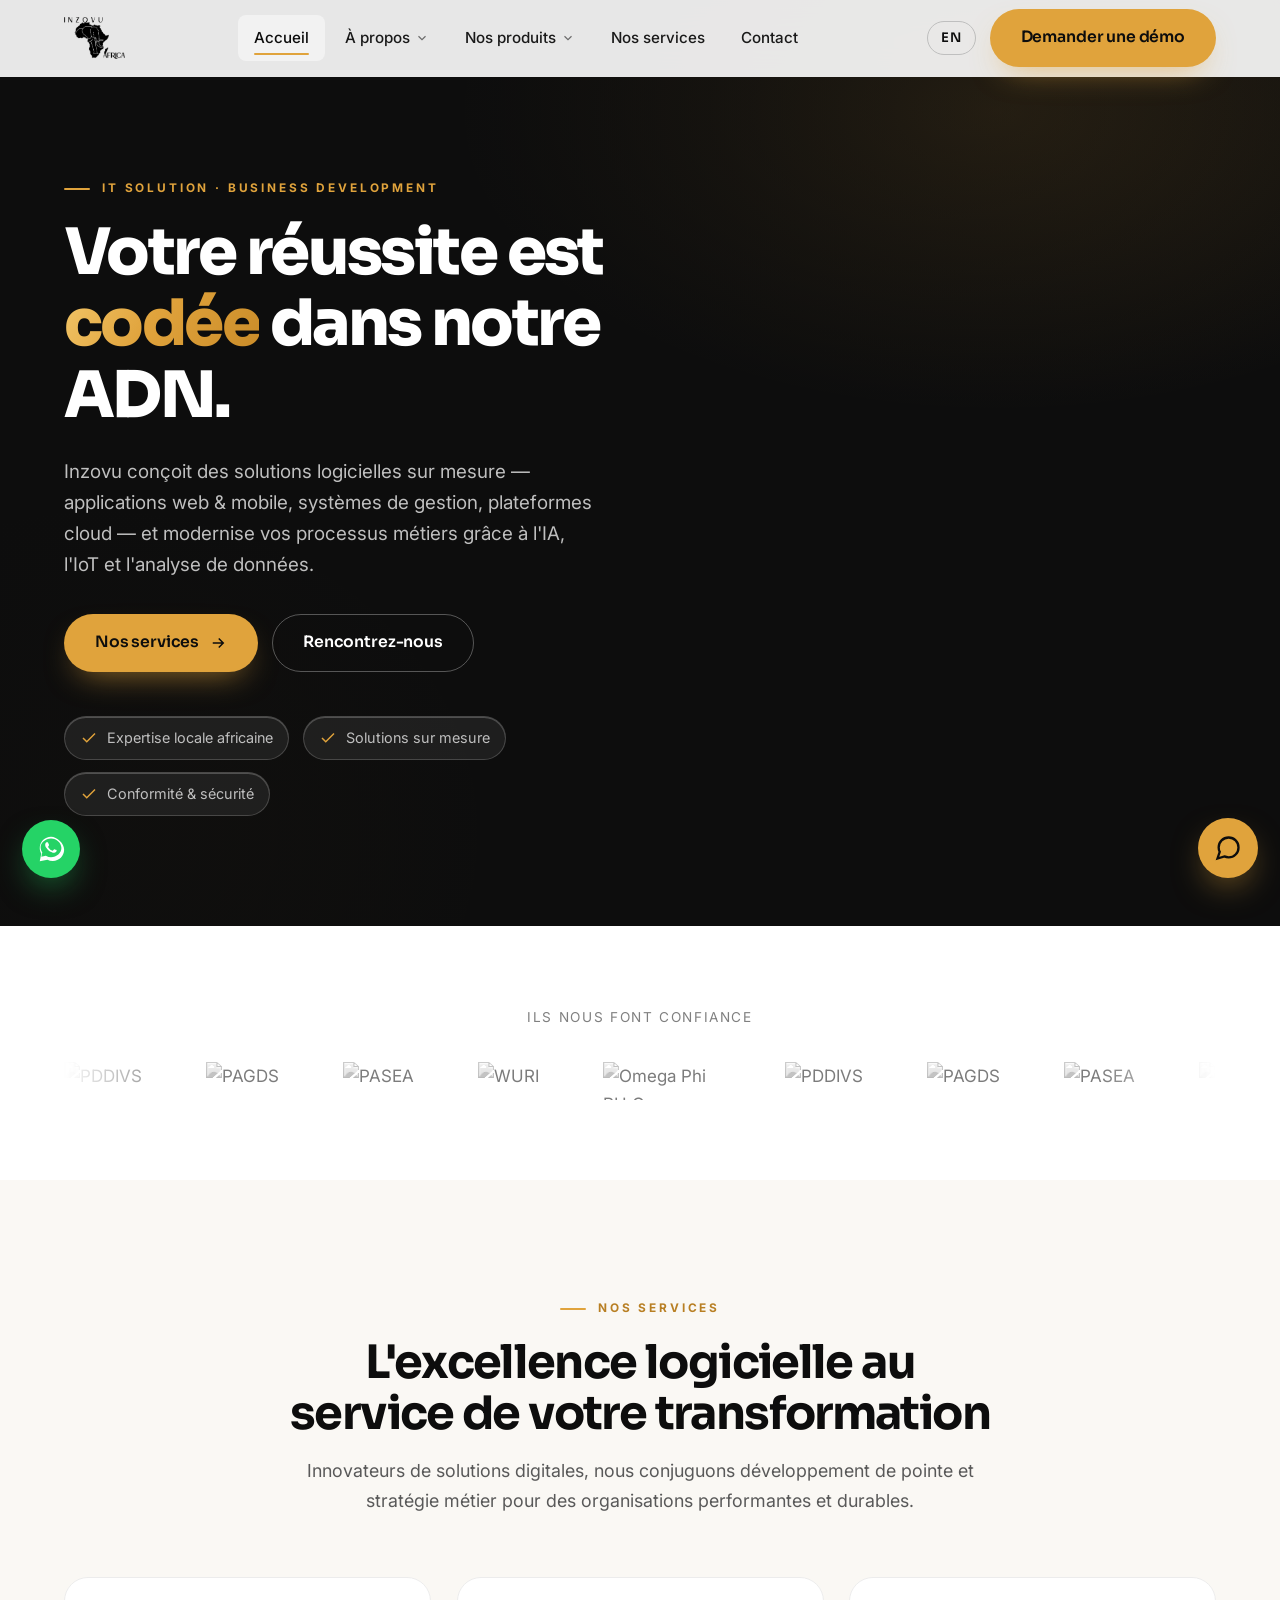
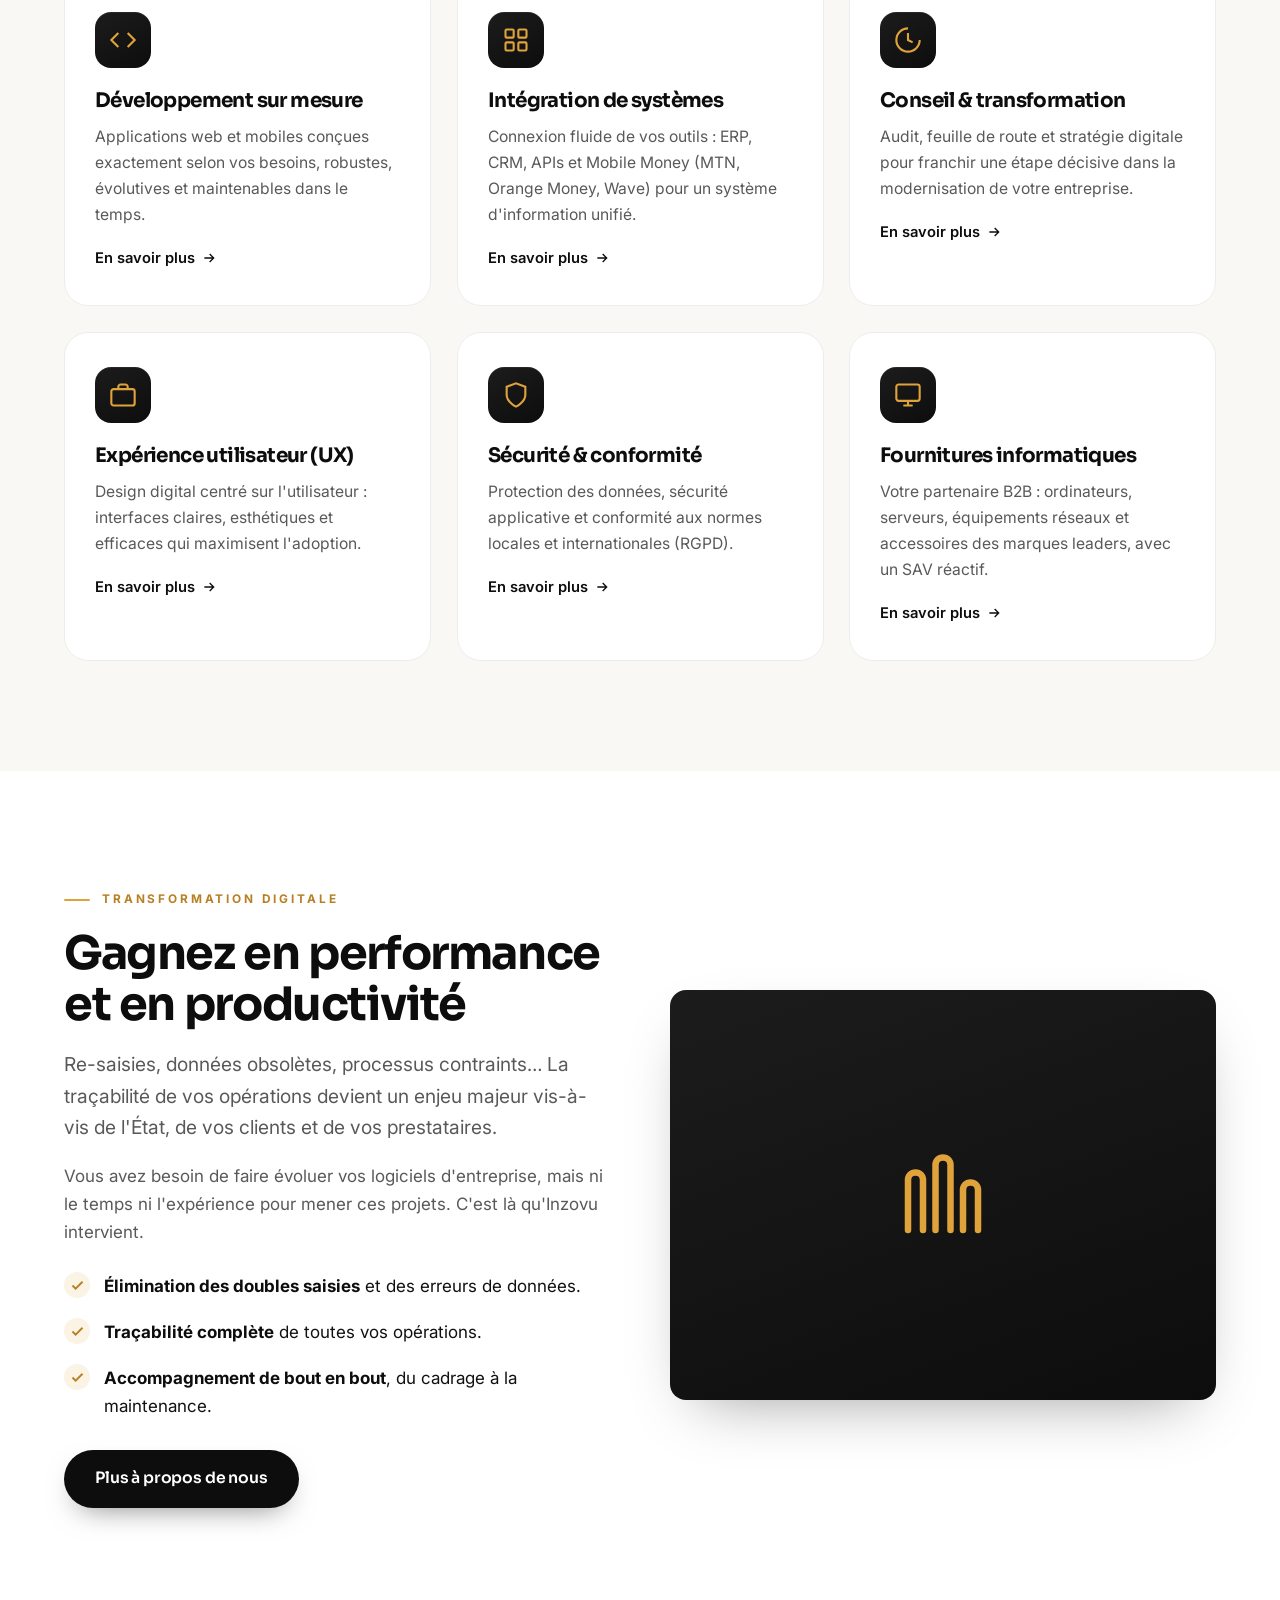
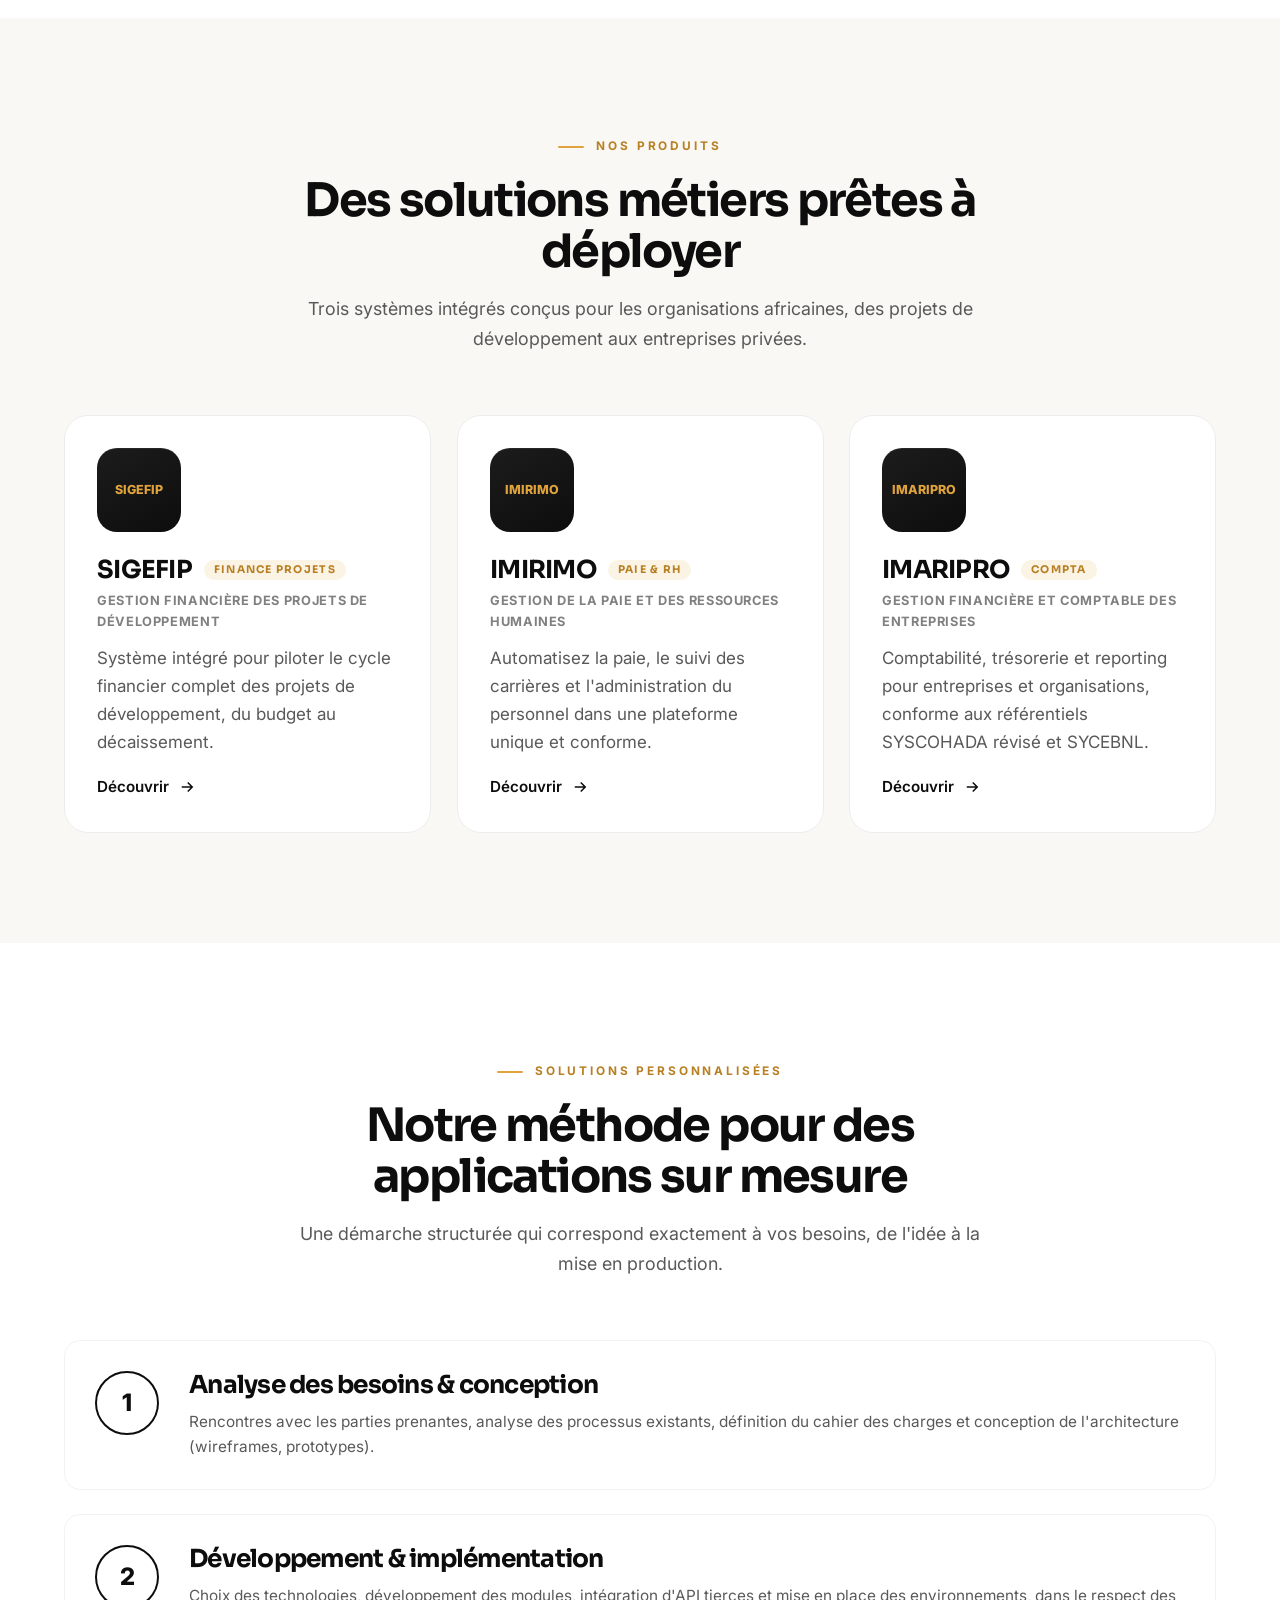
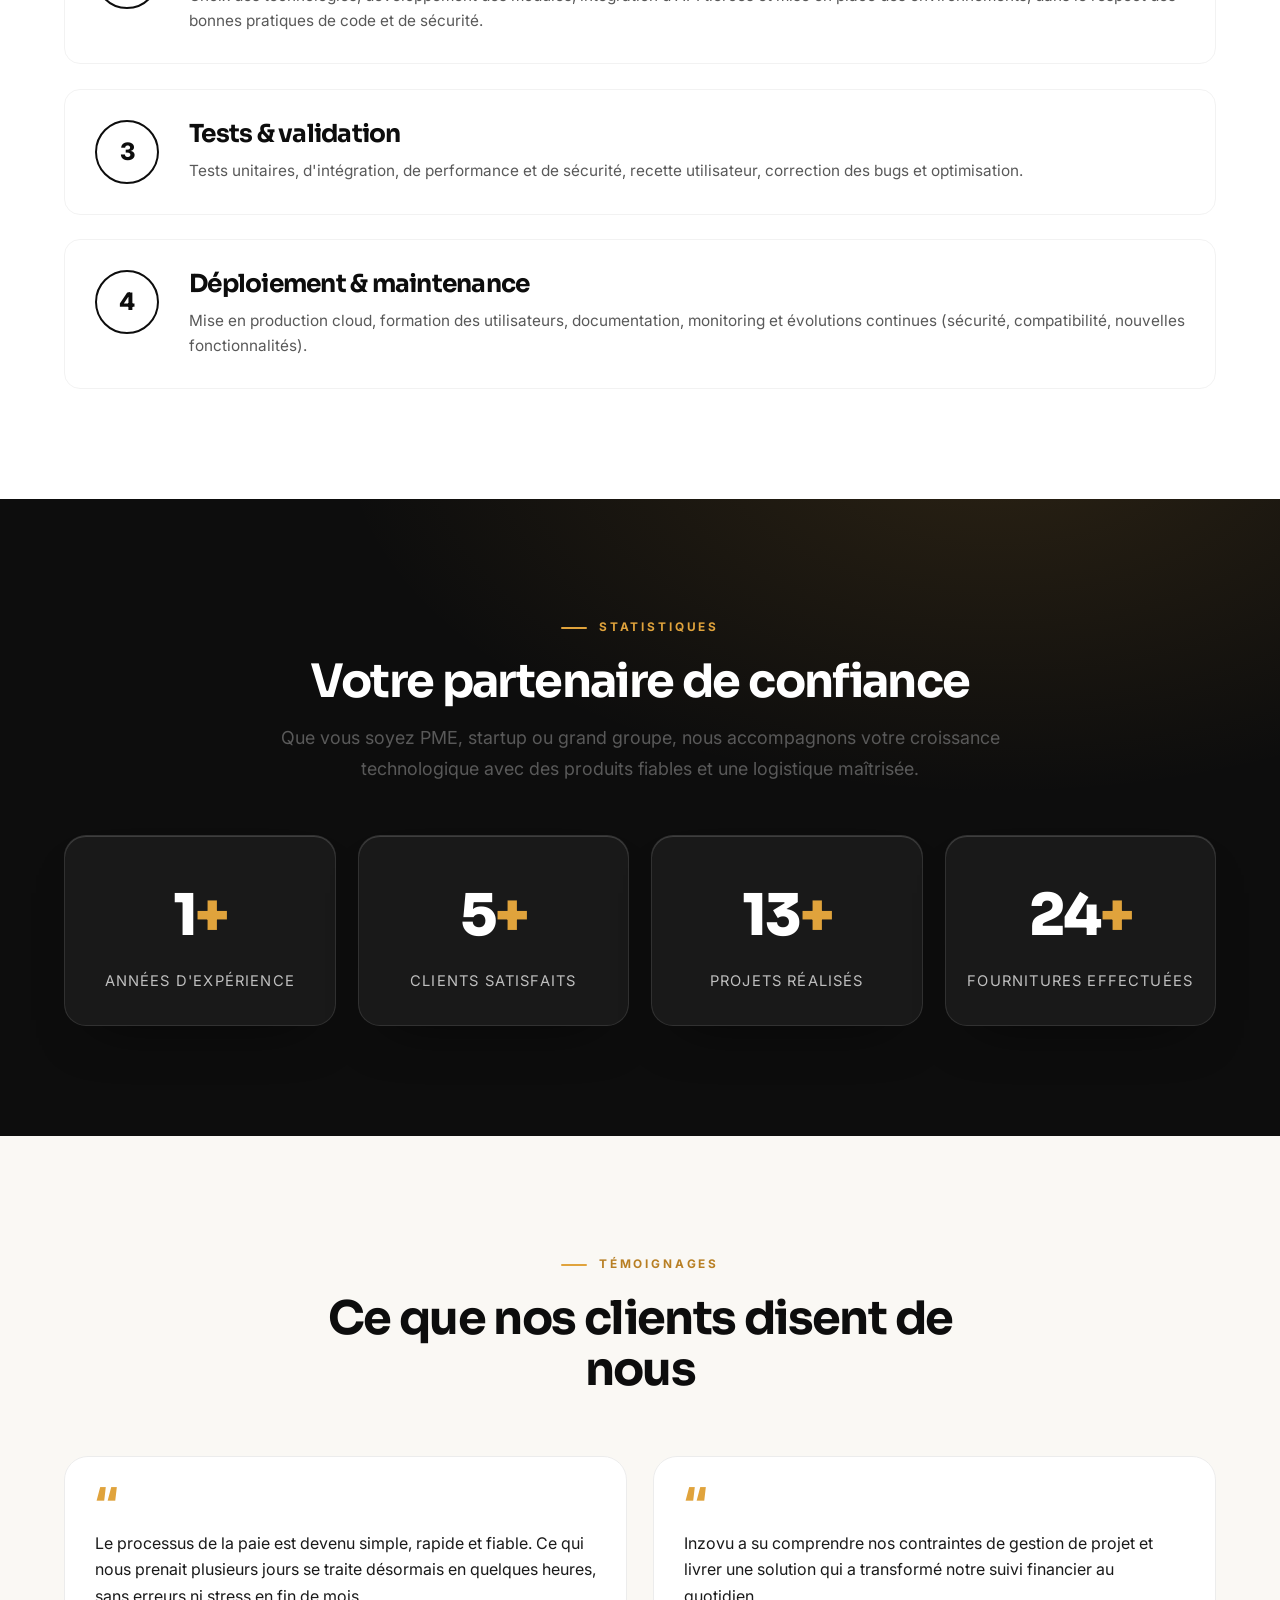
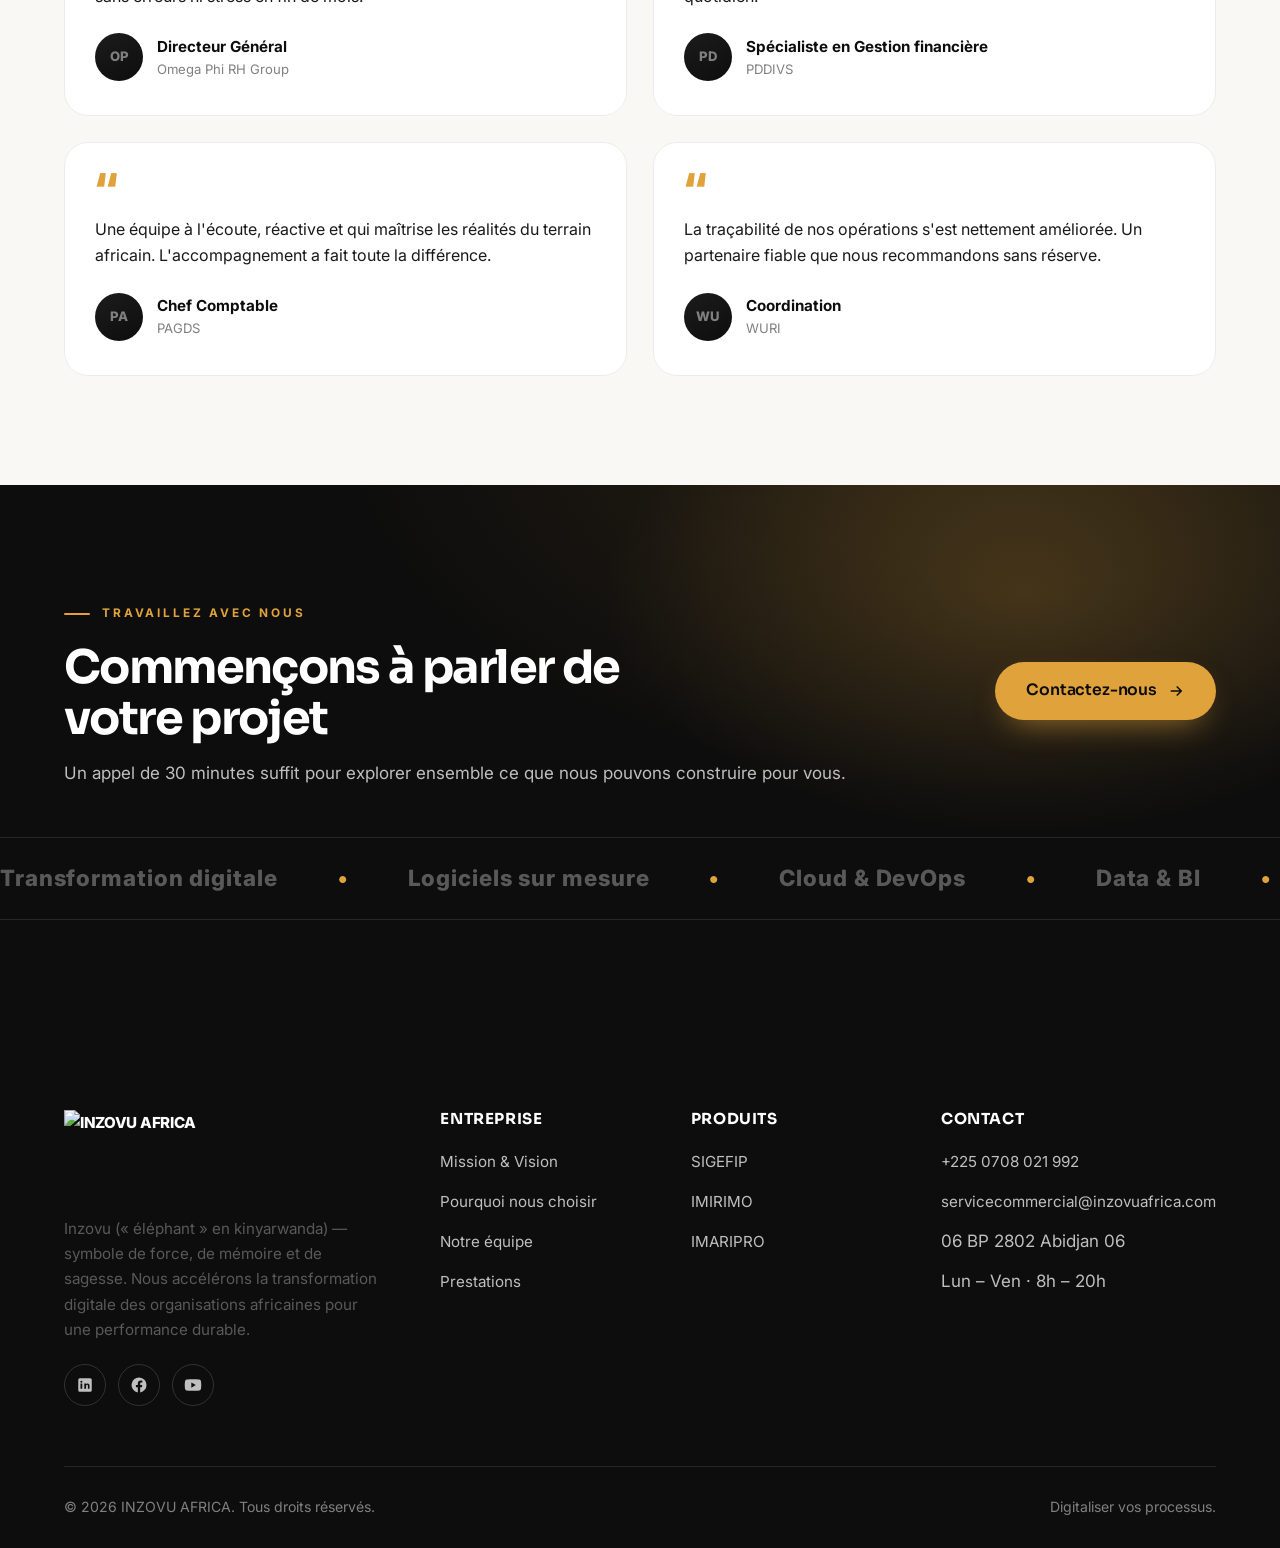
==== commit e52f00db: "Add files via upload" ====
--- a/index.html
+++ b/index.html
@@ -367,6 +367,7 @@
     </div>
   </footer>
 
+  <script src="i18n.js"></script>
   <script src="main.js"></script>
 </body>
 </html>
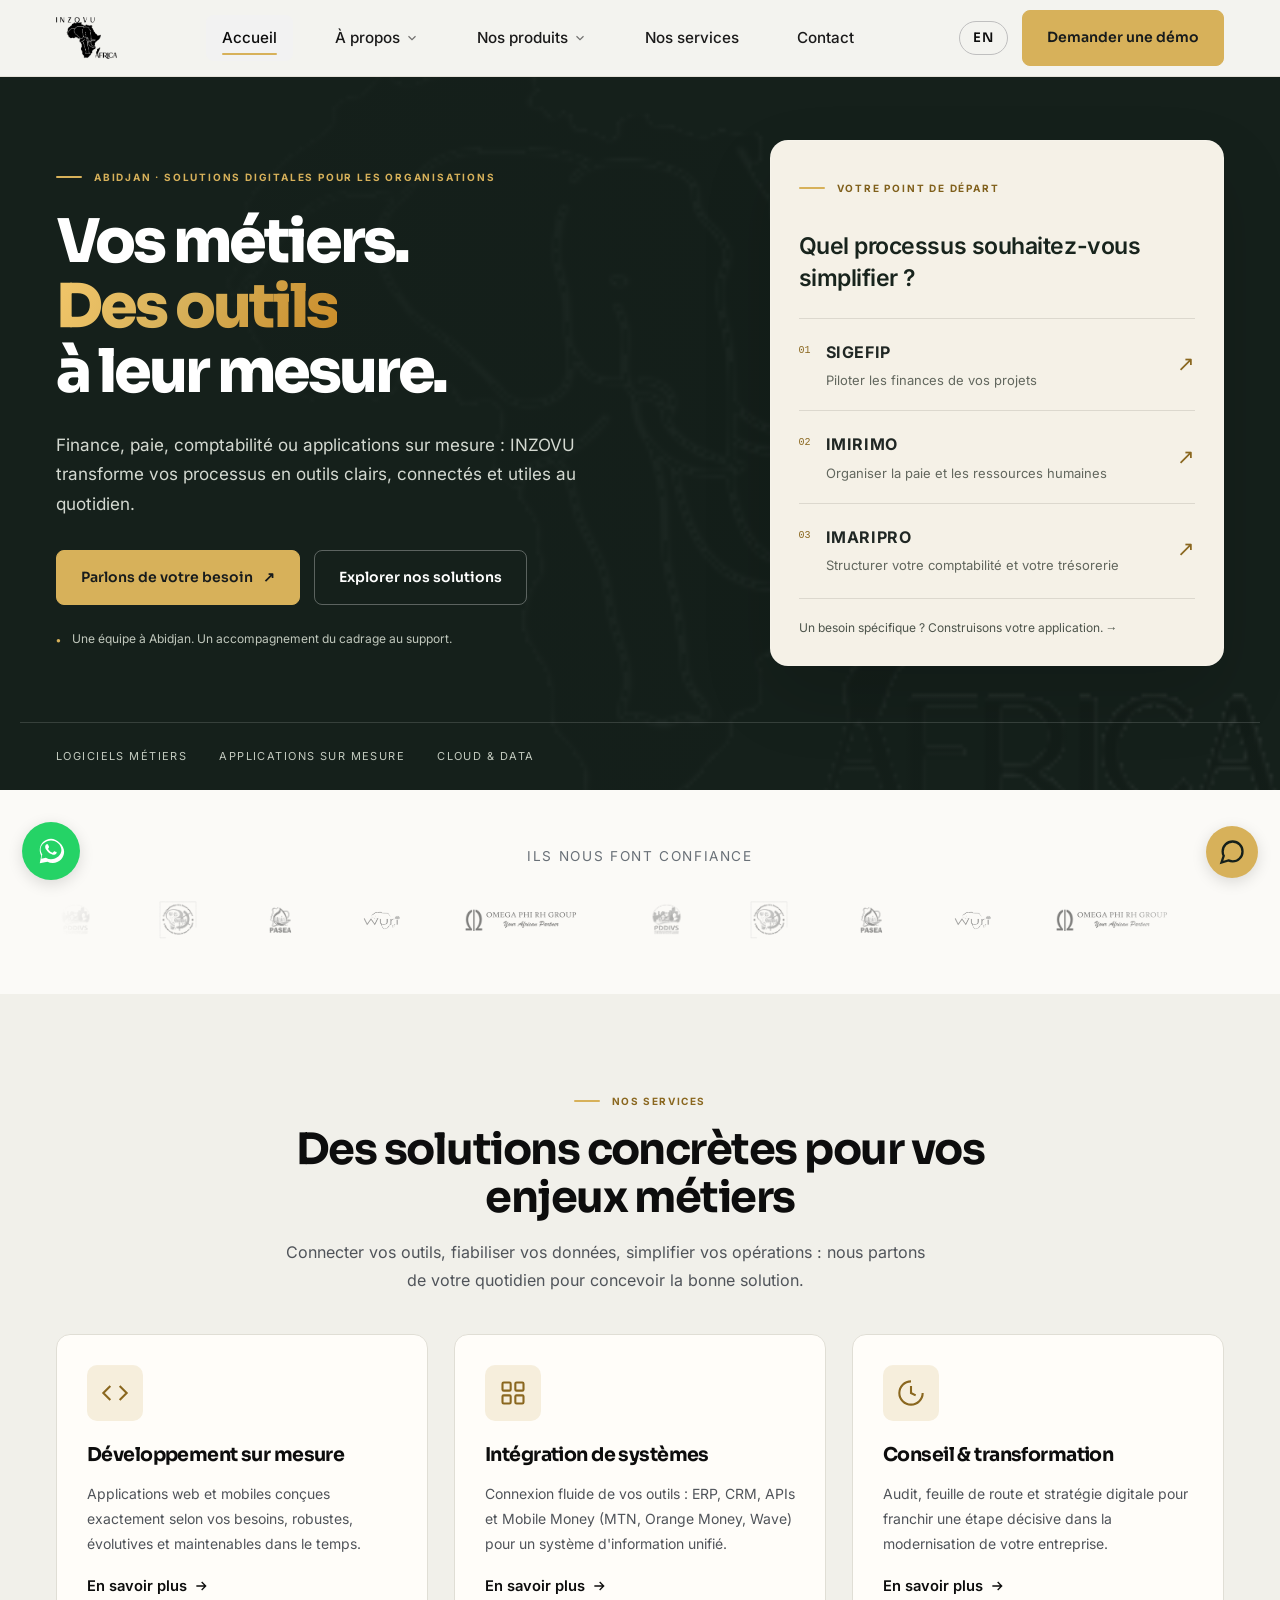
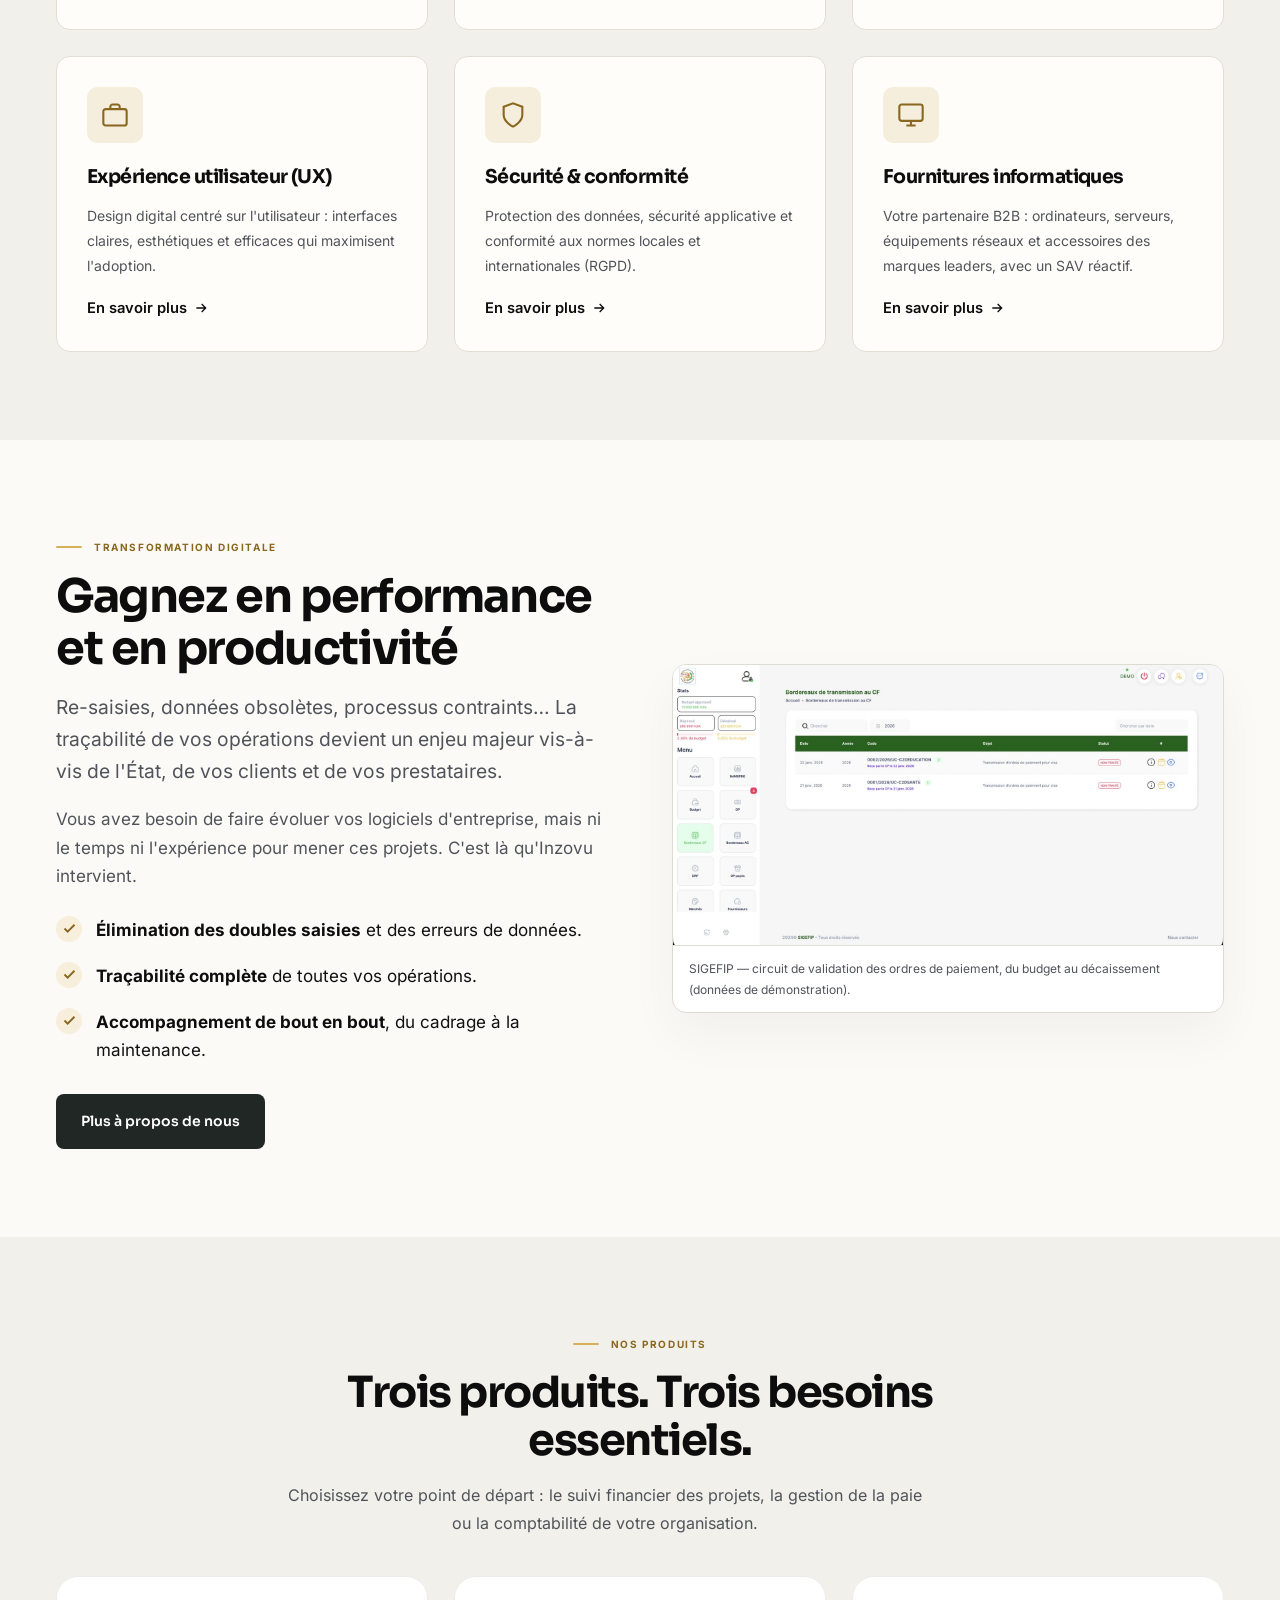
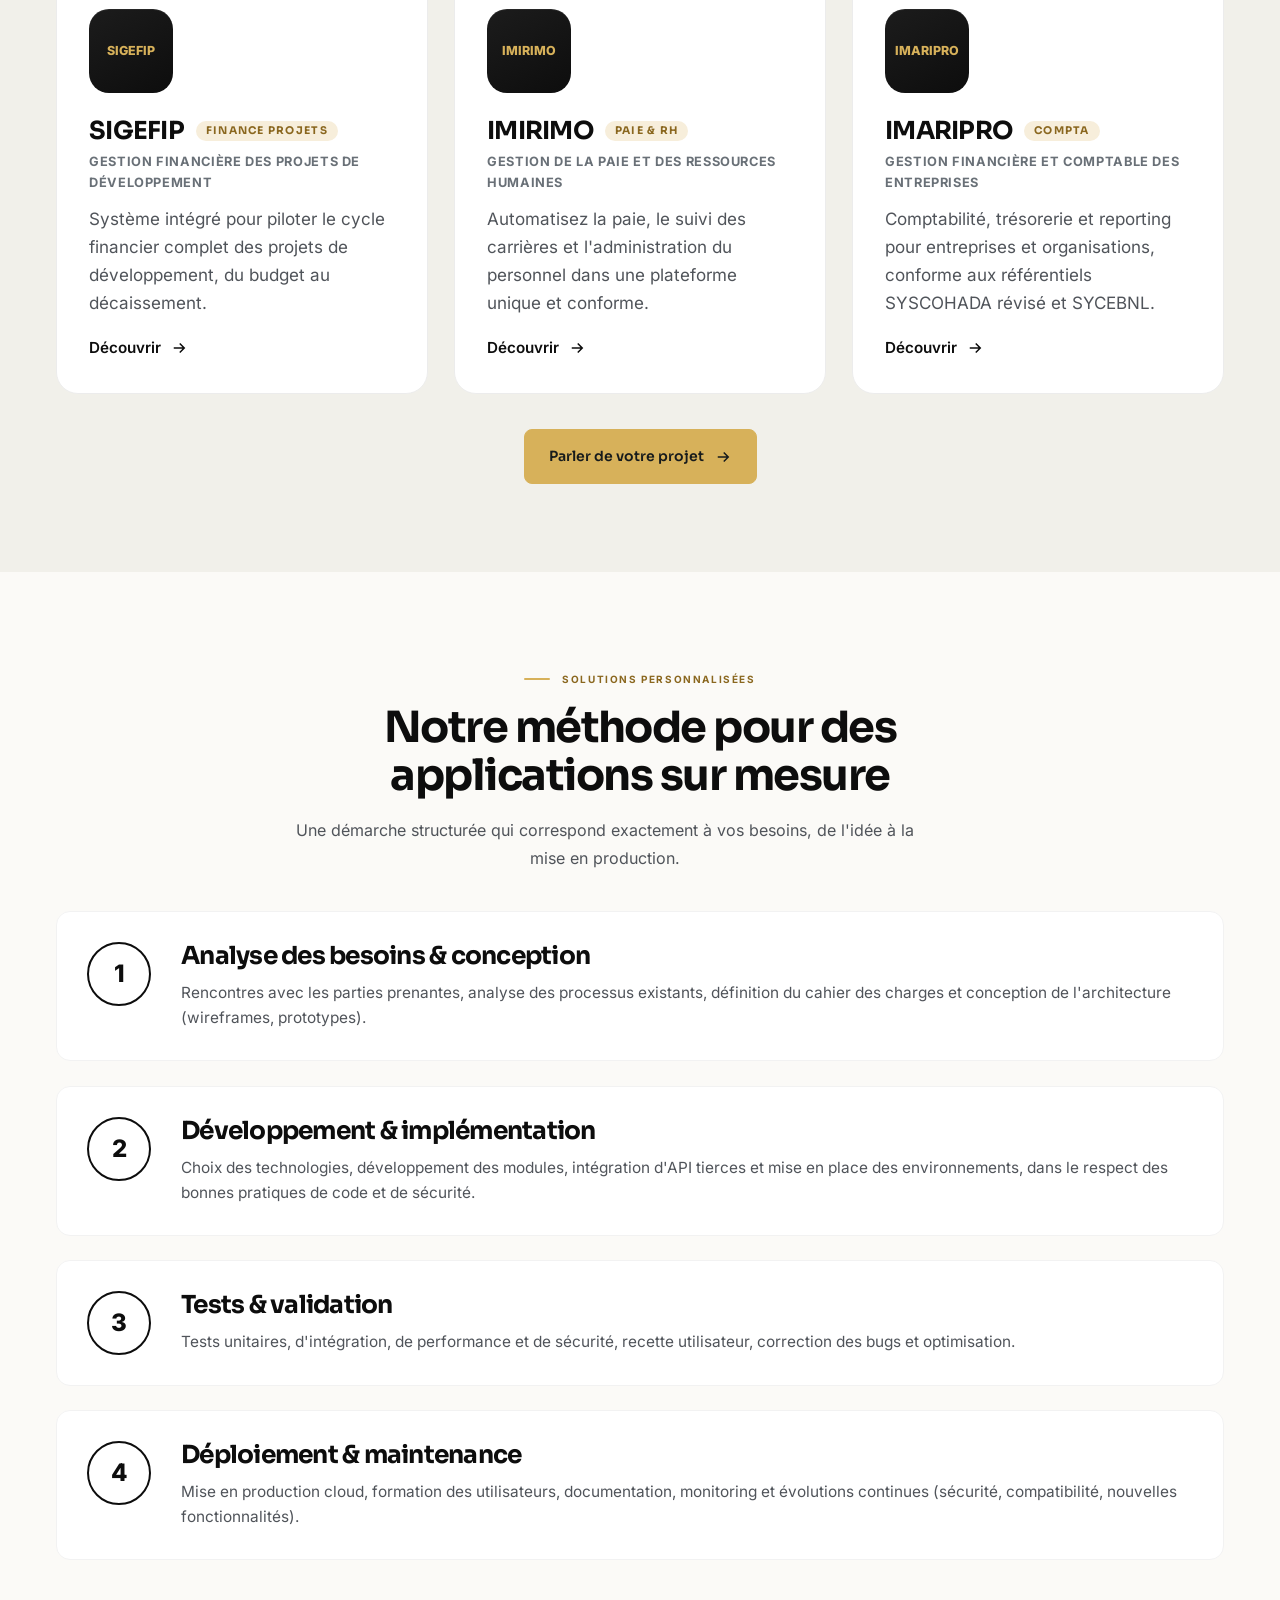
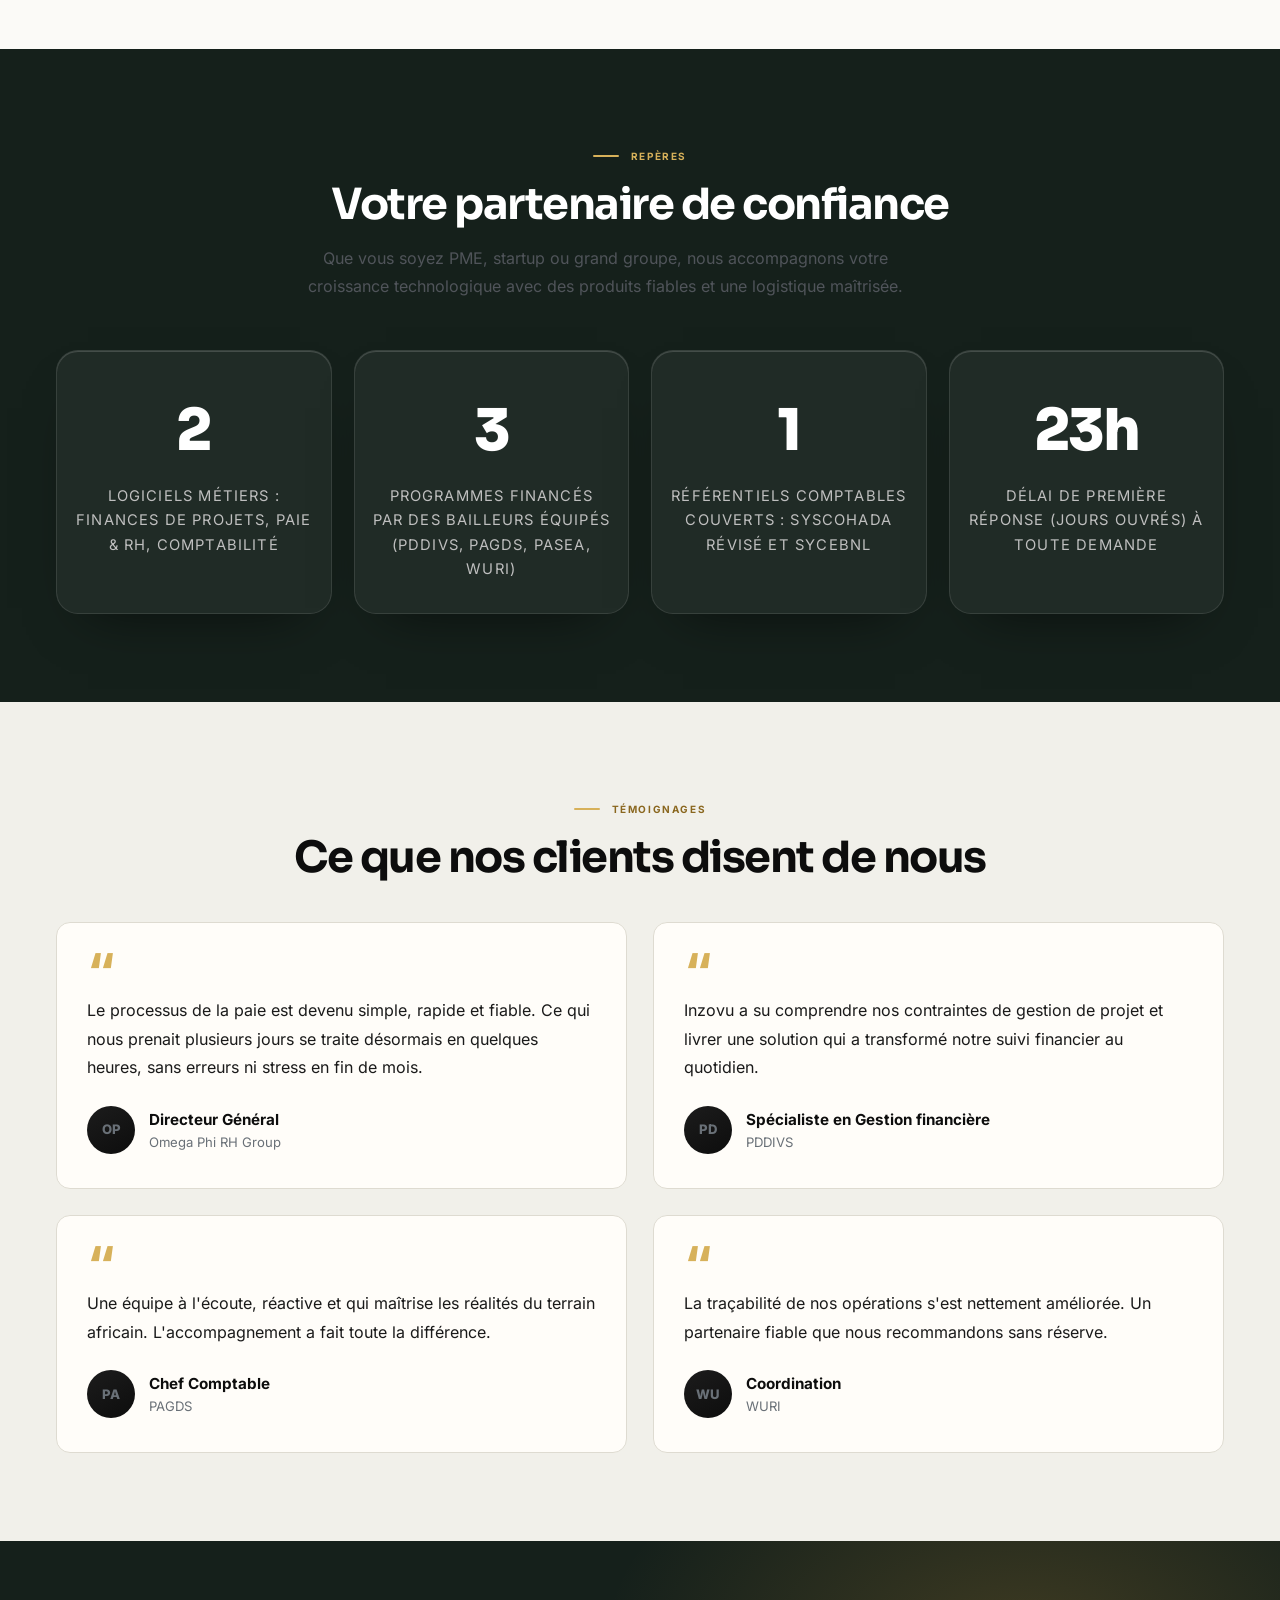
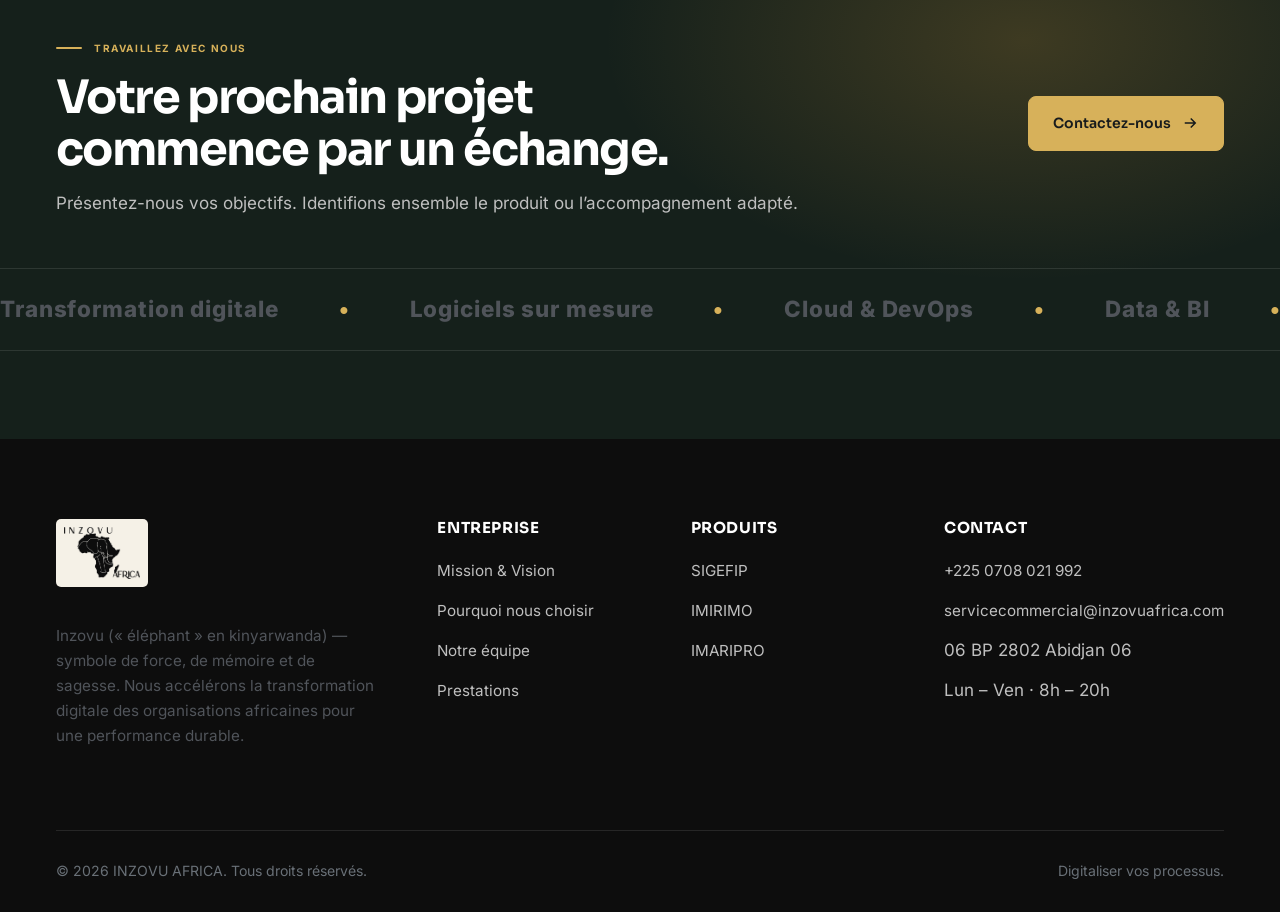
==== commit 2d72a9ea: "Refonte éditoriale + conformité : formulaire via Worker, polices et logos auto-hébergés, capture SIG" ====
--- a/index.html
+++ b/index.html
@@ -5,13 +5,16 @@
   <meta name="viewport" content="width=device-width, initial-scale=1.0" />
   <title>Inzovu Africa — Transformation digitale & logiciels sur mesure</title>
   <meta name="description" content="Inzovu Africa accélère la transformation digitale des organisations : applications web & mobile, systèmes de gestion, cloud, data et fournitures informatiques. Basés à Abidjan." />
-  <link rel="preconnect" href="https://fonts.googleapis.com" />
-  <link rel="preconnect" href="https://fonts.gstatic.com" crossorigin />
-  <link href="https://fonts.googleapis.com/css2?family=Inter:wght@400;500;600;700;800&family=Sora:wght@500;600;700;800&display=swap" rel="stylesheet" />
-  <link rel="icon" href="https://inzovu.africa/wp-content/uploads/2025/02/logo.jpg" />
+  <link rel="stylesheet" href="fonts.css" />
+  <link rel="icon" href="favicon.ico" sizes="any" />
+  <link rel="icon" type="image/png" sizes="32x32" href="favicon-32.png" />
+  <link rel="apple-touch-icon" href="apple-touch-icon.png" />
   <link rel="stylesheet" href="style.css" />
+  <link rel="stylesheet" href="editorial.css" />
+  <link rel="canonical" href="https://inzovuafrica.com/" />
 </head>
 <body>
+<a class="skip-link" href="#contenu">Aller au contenu</a>
 
   <!-- HEADER -->
   <header class="site-header">
@@ -56,49 +59,43 @@
   </header>
 
   <!-- HERO -->
-  <section class="hero">
-    <video class="hero-video" autoplay muted loop playsinline preload="metadata" aria-hidden="true" poster="https://inzovu.africa/wp-content/uploads/2025/02/logo.jpg">
-      <source src="hero.mp4" type="video/mp4" />
-    </video>
-    <div class="container">
-      <div class="hero-grid">
-        <div>
-          <span class="eyebrow hero-anim" style="--d:.05s">IT Solution · Business Development</span>
-          <h1 class="hero-anim" style="--d:.15s">Votre réussite est <span class="accent">codée</span> dans notre ADN.</h1>
-          <p class="hero-anim" style="--d:.3s">Inzovu conçoit des solutions logicielles sur mesure — applications web & mobile, systèmes de gestion, plateformes cloud — et modernise vos processus métiers grâce à l'IA, l'IoT et l'analyse de données.</p>
-          <div class="btn-row hero-anim" style="--d:.45s">
-            <a href="services.html" class="btn btn--accent">Nos services
-              <svg viewBox="0 0 24 24" fill="none" stroke="currentColor" stroke-width="2"><path d="M5 12h14M13 6l6 6-6 6"/></svg>
-            </a>
-            <a href="contact.html" class="btn btn--ghost">Rencontrez-nous</a>
-          </div>
-          <div class="hero-badges hero-anim" style="--d:.6s">
-            <span class="hero-badge"><svg viewBox="0 0 24 24" fill="none" stroke="currentColor" stroke-width="2"><path d="M20 6L9 17l-5-5"/></svg> Expertise locale africaine</span>
-            <span class="hero-badge"><svg viewBox="0 0 24 24" fill="none" stroke="currentColor" stroke-width="2"><path d="M20 6L9 17l-5-5"/></svg> Solutions sur mesure</span>
-            <span class="hero-badge"><svg viewBox="0 0 24 24" fill="none" stroke="currentColor" stroke-width="2"><path d="M20 6L9 17l-5-5"/></svg> Conformité & sécurité</span>
-          </div>
-        </div>
-
-      </div>
-    </div>
-  </section>
-
-  <!-- PARTNERS -->
+<main id="contenu">
+<section class="hero hero-editorial">
+  <video class="hero-video" autoplay muted loop playsinline preload="metadata" aria-hidden="true" poster="logo-inzovu-dark.png"><source src="hero.mp4" type="video/mp4" /></video>
+  <div class="container hero-grid">
+    <div class="hero-copy">
+      <span class="eyebrow">Abidjan · Solutions digitales pour les organisations</span>
+      <h1>Vos métiers.<br><span class="accent">Des outils</span><br>à leur mesure.</h1>
+      <p>Finance, paie, comptabilité ou applications sur mesure : INZOVU transforme vos processus en outils clairs, connectés et utiles au quotidien.</p>
+      <div class="btn-row"><a href="contact.html" class="btn btn--accent">Parlons de votre besoin <span aria-hidden="true">↗</span></a><a href="produits.html" class="btn btn--ghost">Explorer nos solutions</a></div>
+      <div class="hero-note"><span aria-hidden="true">●</span> Une équipe à Abidjan. Un accompagnement du cadrage au support.</div>
+    </div>
+    <aside class="solution-panel" aria-label="Nos solutions">
+      <div class="solution-panel-head"><span class="eyebrow">Votre point de départ</span><p>Quel processus souhaitez-vous simplifier ?</p></div>
+      <a class="solution-link" href="produits.html#sigefip"><span class="solution-index" aria-hidden="true">01</span><div><strong>SIGEFIP</strong><span>Piloter les finances de vos projets</span></div><span aria-hidden="true">↗</span></a>
+      <a class="solution-link" href="produits.html#imirimo"><span class="solution-index" aria-hidden="true">02</span><div><strong>IMIRIMO</strong><span>Organiser la paie et les ressources humaines</span></div><span aria-hidden="true">↗</span></a>
+      <a class="solution-link" href="produits.html#imaripro"><span class="solution-index" aria-hidden="true">03</span><div><strong>IMARIPRO</strong><span>Structurer votre comptabilité et votre trésorerie</span></div><span aria-hidden="true">↗</span></a>
+      <a class="solution-custom" href="contact.html?sujet=D%C3%A9veloppement%20sur%20mesure">Un besoin spécifique ? Construisons votre application. <span aria-hidden="true">→</span></a>
+    </aside>
+  </div>
+  <div class="hero-bottom container"><span>Logiciels métiers</span><span>Applications sur mesure</span><span>Cloud & Data</span></div>
+</section>
+<!-- PARTNERS -->
   <section class="section--tight">
     <div class="container">
       <p class="center" style="font-size:.85rem;letter-spacing:.12em;text-transform:uppercase;color:var(--grey-500);margin-bottom:34px;">Ils nous font confiance</p>
       <div class="client-marquee reveal" aria-label="Nos clients">
         <div class="client-track">
-          <img class="client-logo" src="https://inzovu.africa/wp-content/uploads/2025/02/pddivs.png" alt="PDDIVS" />
-          <img class="client-logo" src="https://inzovu.africa/wp-content/uploads/2025/02/pagds.png" alt="PAGDS" />
-          <img class="client-logo" src="https://inzovu.africa/wp-content/uploads/2025/02/pasea.png" alt="PASEA" />
-          <img class="client-logo" src="https://inzovu.africa/wp-content/uploads/2025/02/wuri.png" alt="WURI" />
-          <img class="client-logo" src="https://inzovu.africa/wp-content/uploads/2025/02/omegaphi.png" alt="Omega Phi RH Group" />
-          <img class="client-logo" src="https://inzovu.africa/wp-content/uploads/2025/02/pddivs.png" alt="PDDIVS" />
-          <img class="client-logo" src="https://inzovu.africa/wp-content/uploads/2025/02/pagds.png" alt="PAGDS" />
-          <img class="client-logo" src="https://inzovu.africa/wp-content/uploads/2025/02/pasea.png" alt="PASEA" />
-          <img class="client-logo" src="https://inzovu.africa/wp-content/uploads/2025/02/wuri.png" alt="WURI" />
-          <img class="client-logo" src="https://inzovu.africa/wp-content/uploads/2025/02/omegaphi.png" alt="Omega Phi RH Group" />
+          <img class="client-logo" src="clients/pddivs.png" alt="PDDIVS" />
+          <img class="client-logo" src="clients/pagds.png" alt="PAGDS" />
+          <img class="client-logo" src="clients/pasea.png" alt="PASEA" />
+          <img class="client-logo" src="clients/wuri.png" alt="WURI" />
+          <img class="client-logo" src="clients/omegaphi.png" alt="Omega Phi RH Group" />
+          <img class="client-logo" src="clients/pddivs.png" alt="PDDIVS" />
+          <img class="client-logo" src="clients/pagds.png" alt="PAGDS" />
+          <img class="client-logo" src="clients/pasea.png" alt="PASEA" />
+          <img class="client-logo" src="clients/wuri.png" alt="WURI" />
+          <img class="client-logo" src="clients/omegaphi.png" alt="Omega Phi RH Group" />
         </div>
       </div>
     </div>
@@ -109,8 +106,8 @@
     <div class="container">
       <div class="section-head center reveal">
         <span class="eyebrow">Nos services</span>
-        <h2>L'excellence logicielle au service de votre transformation</h2>
-        <p>Innovateurs de solutions digitales, nous conjuguons développement de pointe et stratégie métier pour des organisations performantes et durables.</p>
+        <h2>Des solutions concrètes pour vos enjeux métiers</h2>
+        <p>Connecter vos outils, fiabiliser vos données, simplifier vos opérations : nous partons de votre quotidien pour concevoir la bonne solution.</p>
       </div>
       <div class="grid grid-3">
         <article class="card reveal">
@@ -170,11 +167,10 @@
           <a href="a-propos.html" class="btn btn--primary">Plus à propos de nous</a>
         </div>
       </div>
-      <div class="split-media reveal" style="aspect-ratio:4/3;background:linear-gradient(160deg,#1c1c1c,#0d0d0d);display:grid;place-items:center;">
-        <svg width="120" height="120" viewBox="0 0 48 48" fill="none" xmlns="http://www.w3.org/2000/svg" aria-hidden="true">
-          <path d="M10 38V18c0-1.7 1.3-3 3-3s3 1.3 3 3v20M21 38V12c0-1.7 1.3-3 3-3s3 1.3 3 3v26M32 38V22c0-1.7 1.3-3 3-3s3 1.3 3 3v16" stroke="#e0a33c" stroke-width="2.6" stroke-linecap="round"/>
-        </svg>
-      </div>
+      <figure class="split-media app-frame reveal" style="margin:0;background:#fff;">
+        <img src="sigefip-dashboard.jpg" width="1600" height="814" loading="lazy" style="height:auto;object-fit:contain;" alt="Écran SIGEFIP : bordereaux de transmission au Contrôle Financier, avec suivi du budget approuvé, dépensé et décaissé (compte de démonstration)" />
+        <figcaption class="form-notice" style="padding:12px 16px;margin:0;border-top:1px solid #e0ded5;">SIGEFIP — circuit de validation des ordres de paiement, du budget au décaissement (données de démonstration).</figcaption>
+      </figure>
     </div>
   </section>
 
@@ -183,8 +179,8 @@
     <div class="container">
       <div class="section-head center reveal">
         <span class="eyebrow">Nos produits</span>
-        <h2>Des solutions métiers prêtes à déployer</h2>
-        <p>Trois systèmes intégrés conçus pour les organisations africaines, des projets de développement aux entreprises privées.</p>
+        <h2>Trois produits. Trois besoins essentiels.</h2>
+        <p>Choisissez votre point de départ : le suivi financier des projets, la gestion de la paie ou la comptabilité de votre organisation.</p>
       </div>
       <div class="grid grid-3">
         <article class="product reveal" style="grid-template-columns:1fr;">
@@ -215,6 +211,9 @@
           </div>
         </article>
       </div>
+      <p class="reveal" style="text-align:center;margin-top:34px;">
+        <a href="contact.html?sujet=Demande%20de%20d%C3%A9mo" class="btn btn--accent">Parler de votre projet <svg viewBox="0 0 24 24" fill="none" stroke="currentColor" stroke-width="2"><path d="M5 12h14M13 6l6 6-6 6"/></svg></a>
+      </p>
     </div>
   </section>
 
@@ -251,15 +250,15 @@
   <section class="section section--dark">
     <div class="container">
       <div class="section-head center reveal" style="margin-bottom:50px;">
-        <span class="eyebrow">Statistiques</span>
+        <span class="eyebrow">Repères</span>
         <h2>Votre partenaire de confiance</h2>
         <p>Que vous soyez PME, startup ou grand groupe, nous accompagnons votre croissance technologique avec des produits fiables et une logistique maîtrisée.</p>
       </div>
       <div class="stats reveal">
-        <div class="stat"><div class="num"><span data-count="2" data-suffix="">0</span><span class="accent">+</span></div><div class="label">Années d'expérience</div></div>
-        <div class="stat"><div class="num"><span data-count="6" data-suffix="">0</span><span class="accent">+</span></div><div class="label">Clients satisfaits</div></div>
-        <div class="stat"><div class="num"><span data-count="15" data-suffix="">0</span><span class="accent">+</span></div><div class="label">Projets réalisés</div></div>
-        <div class="stat"><div class="num"><span data-count="28" data-suffix="">0</span><span class="accent">+</span></div><div class="label">Fournitures effectuées</div></div>
+        <div class="stat"><div class="num"><span data-count="3" data-suffix="">0</span></div><div class="label">Logiciels métiers : finances de projets, paie & RH, comptabilité</div></div>
+        <div class="stat"><div class="num"><span data-count="4" data-suffix="">0</span></div><div class="label">Programmes financés par des bailleurs équipés (PDDIVS, PAGDS, PASEA, WURI)</div></div>
+        <div class="stat"><div class="num"><span data-count="2" data-suffix="">0</span></div><div class="label">Référentiels comptables couverts : SYSCOHADA révisé et SYCEBNL</div></div>
+        <div class="stat"><div class="num"><span data-count="24" data-suffix="h">0</span></div><div class="label">Délai de première réponse (jours ouvrés) à toute demande</div></div>
       </div>
     </div>
   </section>
@@ -302,8 +301,8 @@
       <div class="cta-inner reveal">
         <div>
           <span class="eyebrow">Travaillez avec nous</span>
-          <h2>Commençons à parler de votre projet</h2>
-          <p style="margin-top:14px;">Un appel de 30 minutes suffit pour explorer ensemble ce que nous pouvons construire pour vous.</p>
+          <h2>Votre prochain projet commence par un échange.</h2>
+          <p style="margin-top:14px;">Présentez-nous vos objectifs. Identifions ensemble le produit ou l’accompagnement adapté.</p>
         </div>
         <a href="contact.html" class="btn btn--accent">Contactez-nous
           <svg viewBox="0 0 24 24" fill="none" stroke="currentColor" stroke-width="2"><path d="M5 12h14M13 6l6 6-6 6"/></svg>
@@ -319,18 +318,19 @@
   </section>
 
   <!-- FOOTER -->
-  <footer class="site-footer">
+  </main>
+<footer class="site-footer">
     <div class="container">
       <div class="footer-grid">
         <div class="footer-brand">
           <a href="index.html" class="brand">
-            <img class="brand-logo" src="https://inzovu.africa/wp-content/uploads/2025/02/logo.jpg" alt="INZOVU AFRICA" />
+            <img class="brand-logo" src="logo-inzovu-dark.png" alt="INZOVU AFRICA" />
           </a>
           <p>Inzovu (« éléphant » en kinyarwanda) — symbole de force, de mémoire et de sagesse. Nous accélérons la transformation digitale des organisations africaines pour une performance durable.</p>
           <div class="socials">
-            <a href="#" aria-label="LinkedIn"><svg viewBox="0 0 24 24" fill="currentColor"><path d="M19 3a2 2 0 0 1 2 2v14a2 2 0 0 1-2 2H5a2 2 0 0 1-2-2V5a2 2 0 0 1 2-2h14zM8.34 17V9.99H6V17h2.34zM7.17 8.96a1.36 1.36 0 1 0 0-2.72 1.36 1.36 0 0 0 0 2.72zM18 17v-3.86c0-2.06-1.1-3.02-2.57-3.02-1.19 0-1.72.65-2.02 1.11V9.99h-2.34V17h2.34v-3.91c0-.21.02-.42.08-.57.17-.42.55-.85 1.19-.85.84 0 1.18.64 1.18 1.58V17H18z"/></svg></a>
-            <a href="#" aria-label="Facebook"><svg viewBox="0 0 24 24" fill="currentColor"><path d="M22 12a10 10 0 1 0-11.56 9.88v-6.99H7.9V12h2.54V9.8c0-2.5 1.49-3.89 3.78-3.89 1.09 0 2.24.2 2.24.2v2.46h-1.26c-1.24 0-1.63.77-1.63 1.56V12h2.78l-.44 2.89h-2.34v6.99A10 10 0 0 0 22 12z"/></svg></a>
-            <a href="#" aria-label="YouTube"><svg viewBox="0 0 24 24" fill="currentColor"><path d="M23 12s0-3.6-.46-5.32a2.78 2.78 0 0 0-1.96-1.97C18.86 4.25 12 4.25 12 4.25s-6.86 0-8.58.46a2.78 2.78 0 0 0-1.96 1.97C1 8.4 1 12 1 12s0 3.6.46 5.32a2.78 2.78 0 0 0 1.96 1.97c1.72.46 8.58.46 8.58.46s6.86 0 8.58-.46a2.78 2.78 0 0 0 1.96-1.97C23 15.6 23 12 23 12zM9.75 15.5v-7l6 3.5-6 3.5z"/></svg></a>
+            
+            
+            
           </div>
         </div>
         <div>
--- a/fonts.css
+++ b/fonts.css
@@ -0,0 +1,10 @@
+/* Polices auto-hébergées (Inter, Sora) — plus aucun appel à Google Fonts */
+@font-face{font-family:'Inter';font-style:normal;font-weight:400;font-display:swap;src:url('fonts/inter-latin-400-normal.woff2') format('woff2');}
+@font-face{font-family:'Inter';font-style:normal;font-weight:500;font-display:swap;src:url('fonts/inter-latin-500-normal.woff2') format('woff2');}
+@font-face{font-family:'Inter';font-style:normal;font-weight:600;font-display:swap;src:url('fonts/inter-latin-600-normal.woff2') format('woff2');}
+@font-face{font-family:'Inter';font-style:normal;font-weight:700;font-display:swap;src:url('fonts/inter-latin-700-normal.woff2') format('woff2');}
+@font-face{font-family:'Inter';font-style:normal;font-weight:800;font-display:swap;src:url('fonts/inter-latin-800-normal.woff2') format('woff2');}
+@font-face{font-family:'Sora';font-style:normal;font-weight:500;font-display:swap;src:url('fonts/sora-latin-500-normal.woff2') format('woff2');}
+@font-face{font-family:'Sora';font-style:normal;font-weight:600;font-display:swap;src:url('fonts/sora-latin-600-normal.woff2') format('woff2');}
+@font-face{font-family:'Sora';font-style:normal;font-weight:700;font-display:swap;src:url('fonts/sora-latin-700-normal.woff2') format('woff2');}
+@font-face{font-family:'Sora';font-style:normal;font-weight:800;font-display:swap;src:url('fonts/sora-latin-800-normal.woff2') format('woff2');}
--- a/style.css
+++ b/style.css
@@ -856,3 +856,10 @@
 @media (max-width: 620px) {
   .section--dark .stat { padding: 24px 12px; border-radius: 18px; }
 }
+
+/* ===== Consentement & mention d'information (formulaire de contact) ===== */
+.field.consent { margin-top: 6px; }
+.consent-label { display: flex; gap: 10px; align-items: flex-start; font-weight: 500; cursor: pointer; }
+.consent-label input[type="checkbox"] { width: 18px; height: 18px; margin-top: 3px; flex: 0 0 auto; accent-color: var(--accent, #C9A24B); }
+.form-notice { font-size: 0.82rem; line-height: 1.45; color: var(--grey-700, #555); margin: 8px 0 14px; }
+.form-notice a { text-decoration: underline; }
--- a/editorial.css
+++ b/editorial.css
@@ -0,0 +1,60 @@
+/* INZOVU — direction éditoriale, octobre 2026 */
+:root { --accent:#d7b15a; --accent-dark:#8a671f; --accent-soft:#f7eedb; --grey-700:#50545a; --grey-500:#697077; --surface:#f7f5ef; --radius:14px; --radius-lg:22px; }
+body { background:#fbfaf7; }
+.container { max-width:1240px; padding-inline:36px; }
+.site-header { background:rgba(251,250,247,.97); box-shadow:none; border-bottom:1px solid #e4e1d9; }
+.brand-logo { max-height:52px; }
+.nav-menu { gap:26px; }.nav-menu a { font-size:14px; }
+.btn { border-radius:8px; padding:15px 24px; font-size:14px; box-shadow:none; letter-spacing:0; }
+.btn--accent { background:var(--accent); color:#171b1c; border-color:var(--accent); }
+.btn--accent:hover { background:#e7c775; color:#171b1c; transform:translateY(-2px); box-shadow:none; }
+.btn--primary { background:#202724; }.btn--ghost { color:#fff; border-color:#696d68; }
+.btn:focus-visible,a:focus-visible,button:focus-visible,input:focus-visible,select:focus-visible,textarea:focus-visible { outline:3px solid #977321; outline-offset:5px; }
+.skip-link { position:fixed; top:8px; left:8px; z-index:9999; padding:12px 20px; background:#fff; color:#111; transform:translateY(-160%); }.skip-link:focus { transform:translateY(0); }
+.hero-editorial { background:#15201b; overflow:hidden; padding:78px 0 0; min-height:0; position:relative; }
+.hero-editorial::after { display:none; }
+.hero-editorial::before { background:linear-gradient(90deg,#15201bf5 0%,#15201bcc 58%,#15201b75 100%); z-index:1; }
+.hero-editorial .hero-video { opacity:.2; object-position:75% center; }
+.hero-editorial .hero-grid { display:grid; grid-template-columns:1.2fr .85fr; gap:72px; align-items:center; position:relative; z-index:2; }
+.hero-editorial .eyebrow { color:#d7b15a; font-size:10px; letter-spacing:.18em; margin-bottom:24px; }
+.hero-editorial h1 { font-size:clamp(44px,4.7vw,64px); line-height:1.08; letter-spacing:-.05em; color:#fff; margin:0 0 26px; }
+.hero-editorial .hero-copy>p { color:#d4d9d1; max-width:520px; font-size:17px; line-height:1.75; margin:0 0 30px; }
+.hero-editorial .hero-note { color:#c1c8bd; font-size:12px; margin-top:24px; max-width:490px; line-height:1.6; }.hero-note>span { color:#d7b15a; margin-right:8px; font-size:8px; }
+.solution-panel { background:#f5f1e7; border:1px solid #fff2; padding:28px; border-radius:18px; box-shadow:0 30px 70px #0002; }
+.solution-panel-head .eyebrow { color:#80601c; margin-bottom:10px; }.solution-panel-head>p { font-size:23px; color:#18241d; font-weight:600; line-height:1.4; margin-bottom:23px; letter-spacing:-.02em; }
+.solution-link { display:flex; align-items:center; gap:15px; padding:20px 0; border-top:1px solid #dcd8ce; color:#202724; }
+.solution-index { font-size:10px; font-family:monospace; color:#8a671f; align-self:flex-start; padding-top:4px; }.solution-link>div { flex:1; }
+.solution-link strong { display:block; font-size:16px; font-weight:700; letter-spacing:.04em; }.solution-link div>span { display:block; font-size:13px; color:#62675e; line-height:1.55; margin-top:5px; }.solution-link>span:last-child { font-size:21px; color:#8a671f; }
+.solution-link:hover strong,.solution-custom:hover { color:#8a671f; }.solution-custom { display:block; border-top:1px solid #dcd8ce; margin-top:3px; padding-top:19px; font-size:12px; line-height:1.6; color:#4d544b; }
+.hero-editorial .hero-bottom { display:flex; gap:32px; position:relative; z-index:2; margin-top:56px; padding-block:24px; border-top:1px solid #ffffff24; color:#c3cabf; font-size:11px; letter-spacing:.13em; text-transform:uppercase; }
+.section { padding:88px 0; }.section--tight { padding:55px 0; }.section--grey { background:#f1f0ea; }.section--dark { background:#15201b; }
+.section-head { margin-bottom:40px; }.section-head h2 { font-size:clamp(30px,3.4vw,43px); }.section-head p { font-size:16px; line-height:1.75; max-width:650px; }
+.eyebrow { font-size:10px; letter-spacing:.16em; margin-bottom:16px; }
+.card { border:1px solid #e0ded5; background:#fffdf9; box-shadow:none; padding:30px; border-radius:14px; }.card:hover { box-shadow:0 12px 35px #16221a0b; transform:translateY(-3px); border-color:#c9b078; }.card h3 { font-size:19px; line-height:1.35; }.card p { font-size:14px; line-height:1.8; }.card .ic { background:#f6eedc; color:#8a671f; border-radius:10px; }
+.product-card { border-radius:16px; border:1px solid #dedbd1; box-shadow:none; }.product-card:hover { box-shadow:0 12px 35px #16221a0b; }.product-card h3 { line-height:1.35; }
+.page-hero { background:#f0eee5; padding:68px 0 58px; border-bottom:1px solid #e1ded2; }.page-hero h1 { max-width:800px; font-size:clamp(36px,4vw,56px); margin-bottom:18px; }.page-hero p { font-size:17px; max-width:690px; line-height:1.8; }.breadcrumb { font-size:12px; color:#73776f; margin-bottom:25px; }
+.finder-intro h2 { font-size:32px; margin-bottom:28px; }.finder-grid { display:grid; grid-template-columns:repeat(3,1fr); gap:18px; }.finder-grid>a { display:flex; flex-direction:column; background:#fff; padding:28px; border:1px solid #e0ded5; border-radius:14px; transition:border-color .2s; }.finder-grid>a:hover { border-color:#a78338; }.finder-label { font-size:11px; letter-spacing:.12em; color:#8a671f; margin-bottom:20px; }.finder-grid h3 { font-size:20px; line-height:1.4; }.finder-grid p { font-size:14px; margin-top:12px; margin-bottom:24px; }.finder-cta { margin-top:auto; font-size:12px; font-weight:600; color:#202724; }
+.app-frame { border:1px solid #dedbd1; border-radius:14px; box-shadow:0 22px 50px #16221a0b; }.app-frame img { width:100%; }.split { gap:64px; }
+.contact-form { background:#fffdf9; border:1px solid #dedbd1; border-radius:18px; padding:34px; box-shadow:none; }.contact-form input,.contact-form select,.contact-form textarea { border-radius:8px; border-color:#d9d8d0; background:#fff; }.contact-form .field label { font-size:13px; }.contact-form h2 { font-size:26px; }
+.form-notice { font-size:12px; line-height:1.75; }.consent-label { align-items:flex-start; }.consent-label input { margin-top:5px; flex-shrink:0; }.form-or { font-size:12px; }
+.reveal { opacity:1; transform:none; filter:none; }.reveal.in { transform:none; filter:none; }
+footer { background:#15201b; }.footer-brand .brand-logo { background:#f5f1e7; border-radius:5px; padding:8px; max-height:68px; }.footer-links a { font-size:13px; }
+.client-marquee { border:none; border-radius:0; box-shadow:none; }.client-logo { filter:grayscale(1); opacity:.75; }
+.quote { border-radius:14px; border:1px solid #dedbd1; background:#fffdf9; box-shadow:none; }.quote p { font-size:16px; line-height:1.8; }
+.ai-launcher,.wa-fab { box-shadow:0 4px 15px #0002; }.ai-launcher { background:#d7b15a; color:#15201b; width:52px; height:52px; }.wa-fab { bottom:20px; }.wa-label { display:none; }
+@media(max-width:1000px) { .hero-editorial .hero-grid { gap:32px; }.hero-editorial h1 { font-size:50px; }.solution-panel { padding:22px; }.nav-menu { gap:13px; }.container { padding-inline:24px; }.split { gap:32px; } }
+@media(max-width:760px) { .hero-editorial { padding-top:44px; }.hero-editorial .hero-grid { grid-template-columns:1fr; gap:35px; }.hero-editorial h1 { font-size:46px; }.hero-editorial .hero-copy>p { font-size:16px; }.solution-panel { padding:24px; }.hero-editorial .hero-bottom { margin-top:32px; gap:18px; flex-wrap:wrap; font-size:9px; }.hero-editorial .hero-note { font-size:11px; }.finder-grid { grid-template-columns:1fr; }.page-hero { padding:44px 0; }.page-hero h1 { font-size:36px; }.section { padding:60px 0; }.section--tight { padding:40px 0; }.contact-form { padding:24px; }.btn { padding:13px 19px; }.nav-cta>.btn { display:none; }.nav-menu.open { background:#fbfaf7; }.brand-logo { max-height:46px; }.hero-editorial .hero-bottom>span { letter-spacing:.08em; } }
+@media(prefers-reduced-motion:reduce) { *,*::before,*::after { animation:none!important; transition:none!important; scroll-behavior:auto!important; }.hero-editorial .hero-video { display:none; } }
+/* Le header existant est fixe : laisser de l'espace au-dessus des contenus. */
+.hero-editorial { padding-top:140px; }
+.page-hero { padding-top:136px; color:#18241d; }.page-hero h1 { color:#18241d; }.page-hero p { color:#50545a; }.page-hero::before { display:none; }
+@media(max-width:760px) { .hero-editorial { padding-top:112px; }.page-hero { padding-top:116px; } }
+@media(max-width:820px) {
+  .nav-menu { display:none; transform:none; visibility:hidden; width:100vw; height:calc(100dvh - 76px); inset:76px auto auto 0; padding:18px 24px 40px; }
+  .nav-menu.open { display:flex; visibility:visible; transform:none; }
+}
+html { overflow-x:clip; }
+.client-marquee { max-width:100%; overflow:hidden; }
+.ai-panel { max-width:calc(100vw - 32px); }.ai-msg { overflow-wrap:anywhere; }
+@media(max-width:760px) { .nav-menu>li>a { font-size:17px; }.dropdown-menu { background:transparent; }.dropdown-menu a { font-size:14px; } }
+.page-hero.has-video .hero-video { display:none; }
